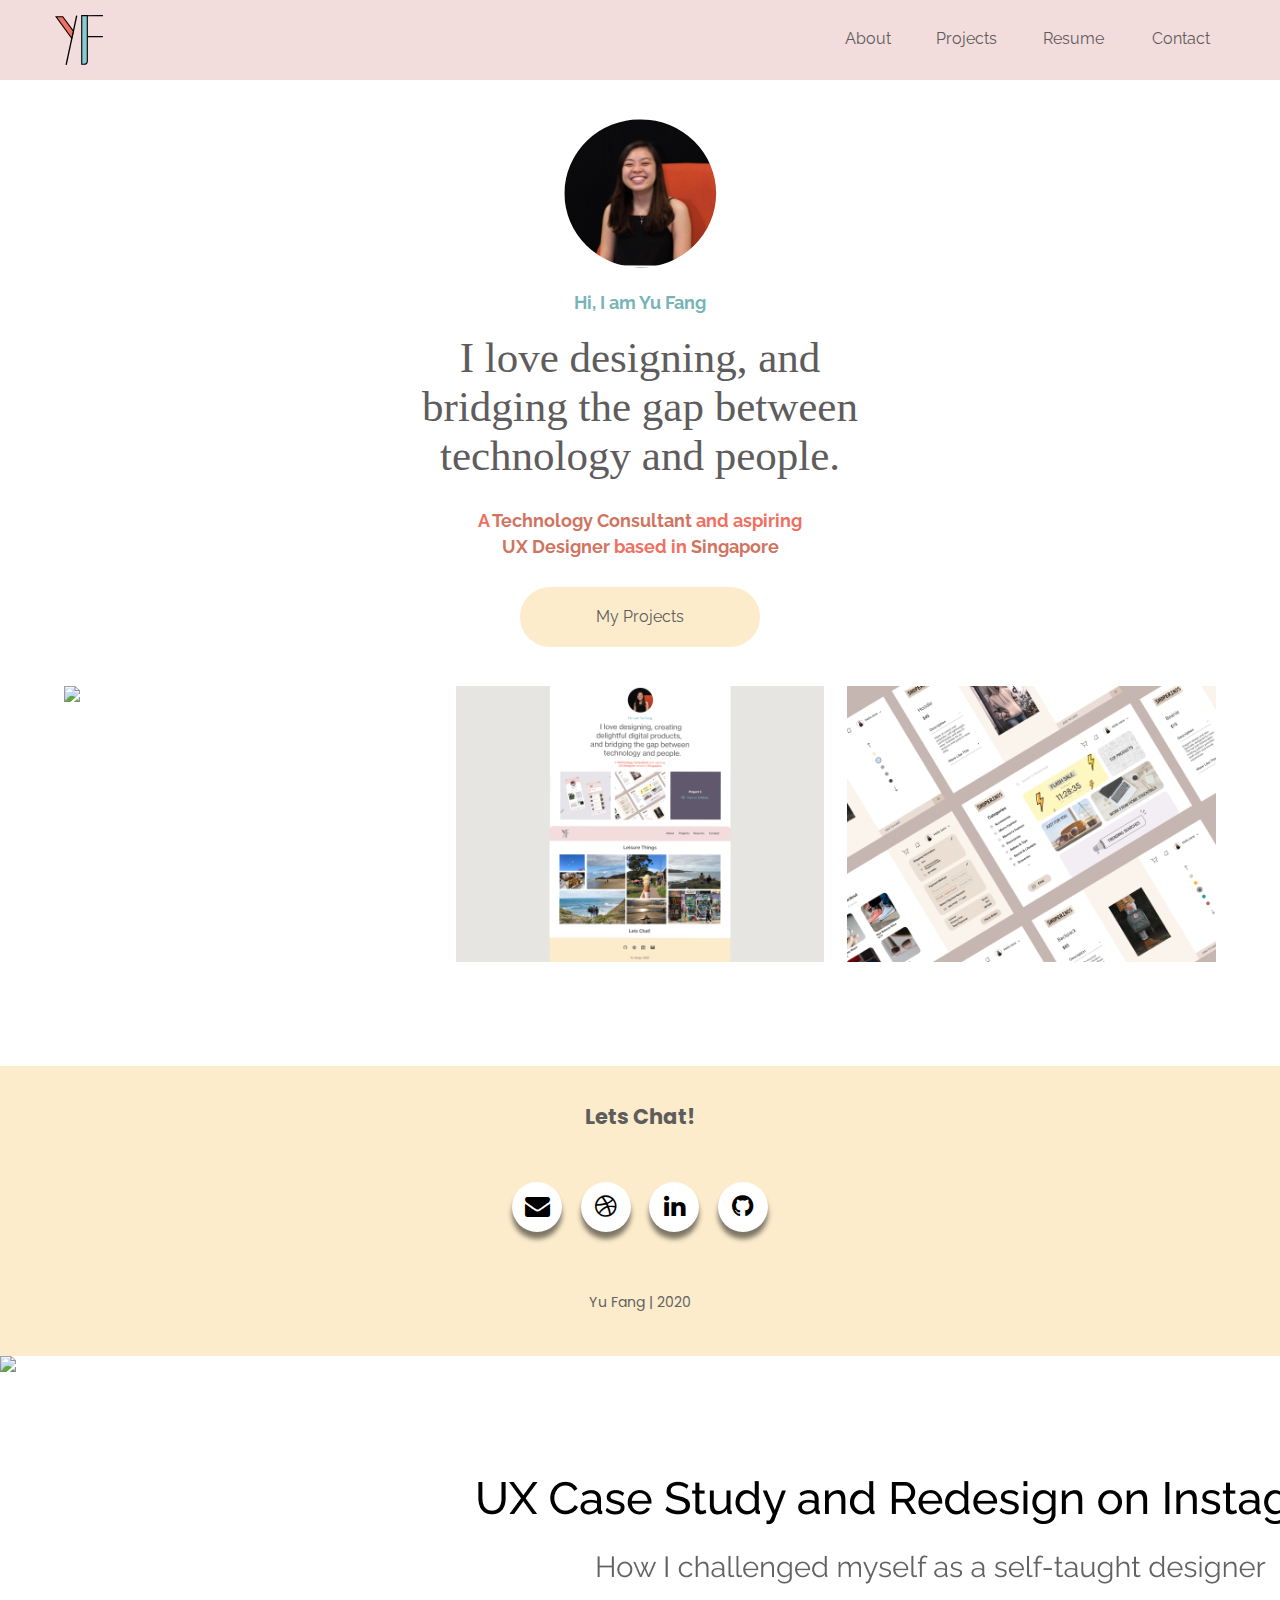
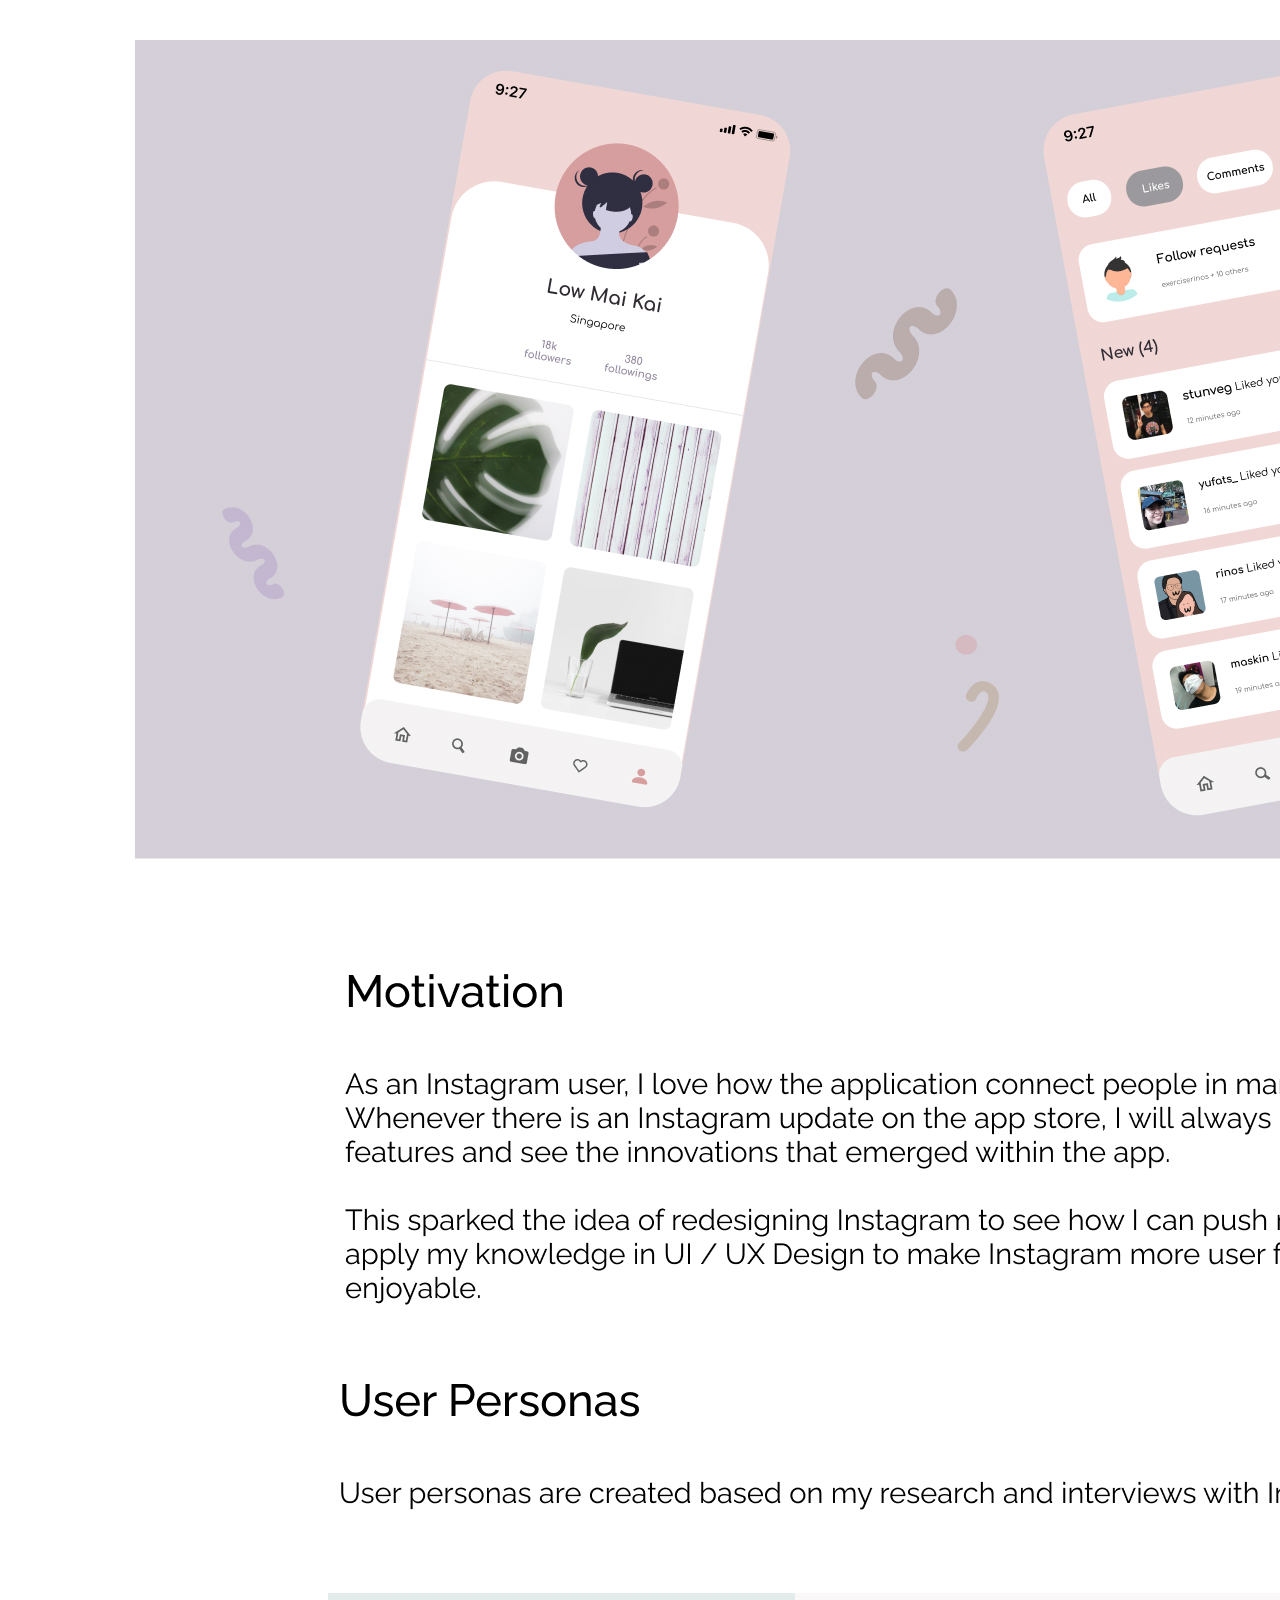
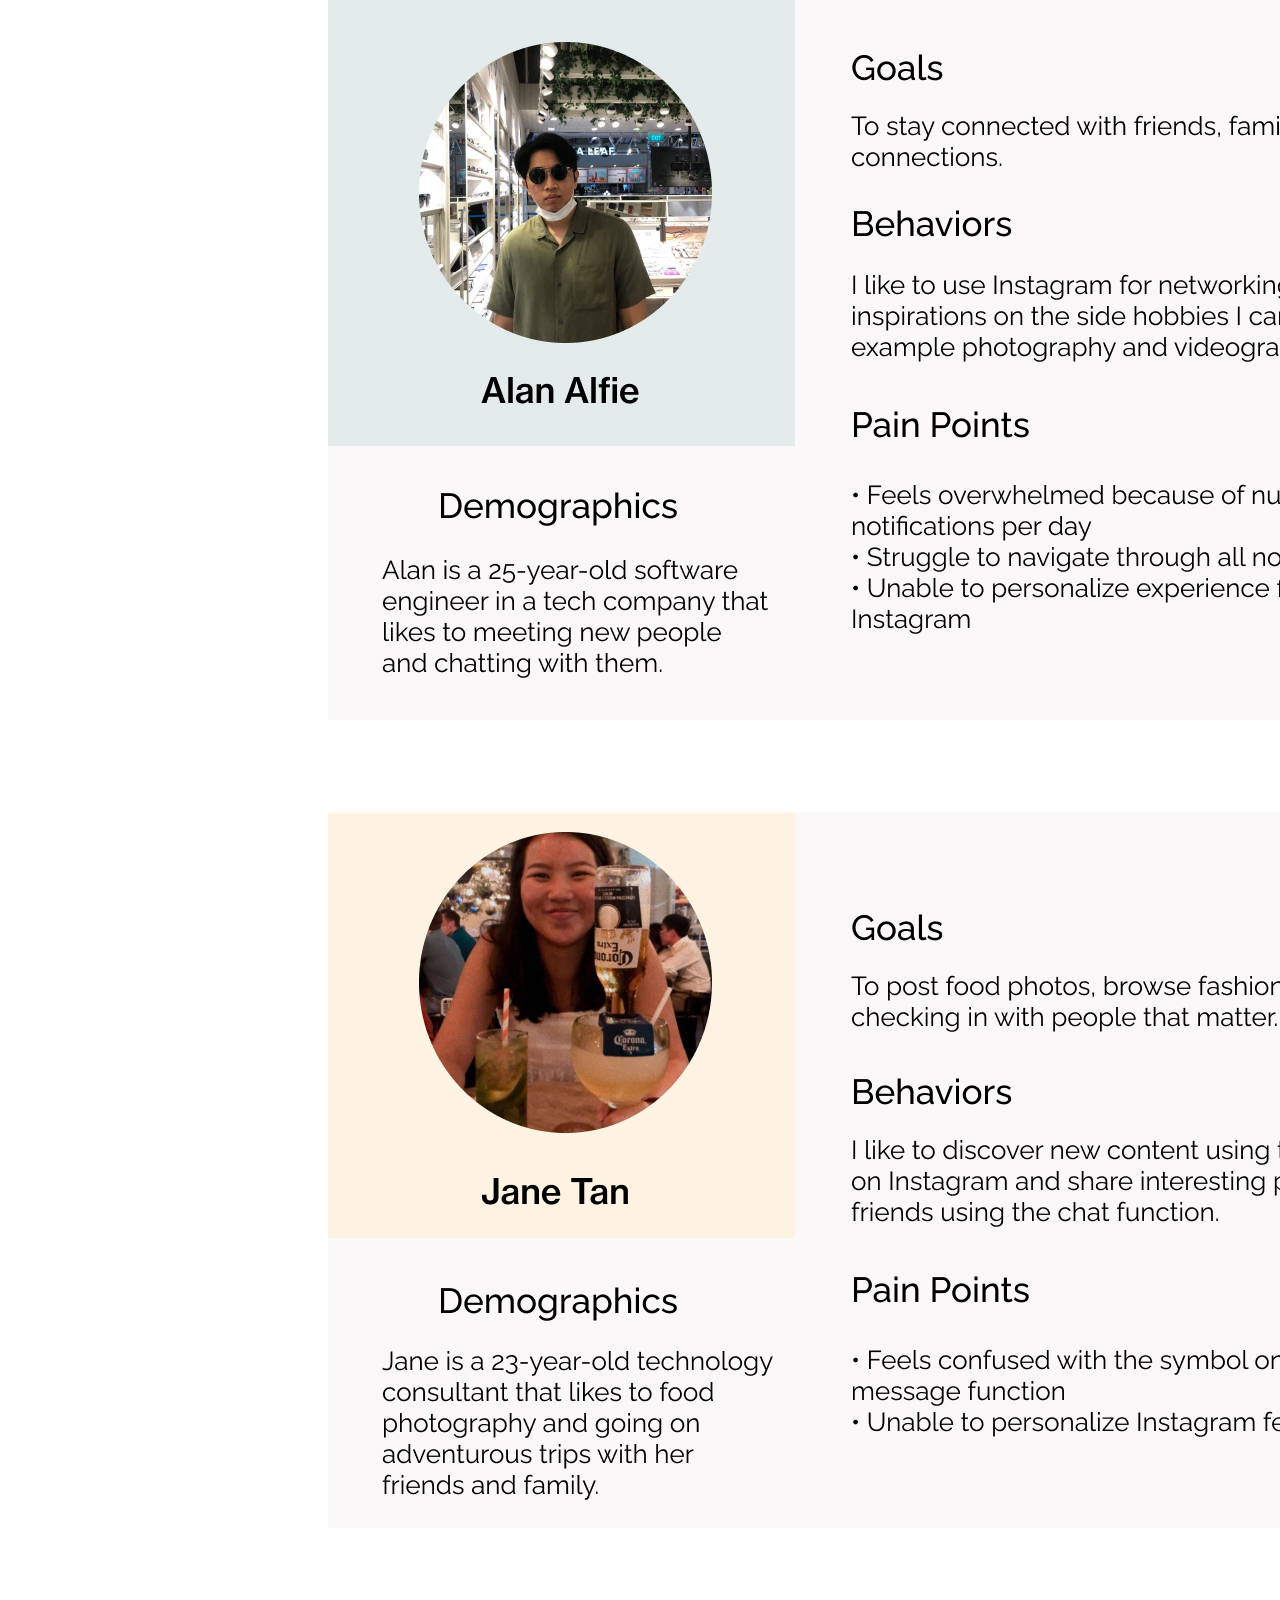
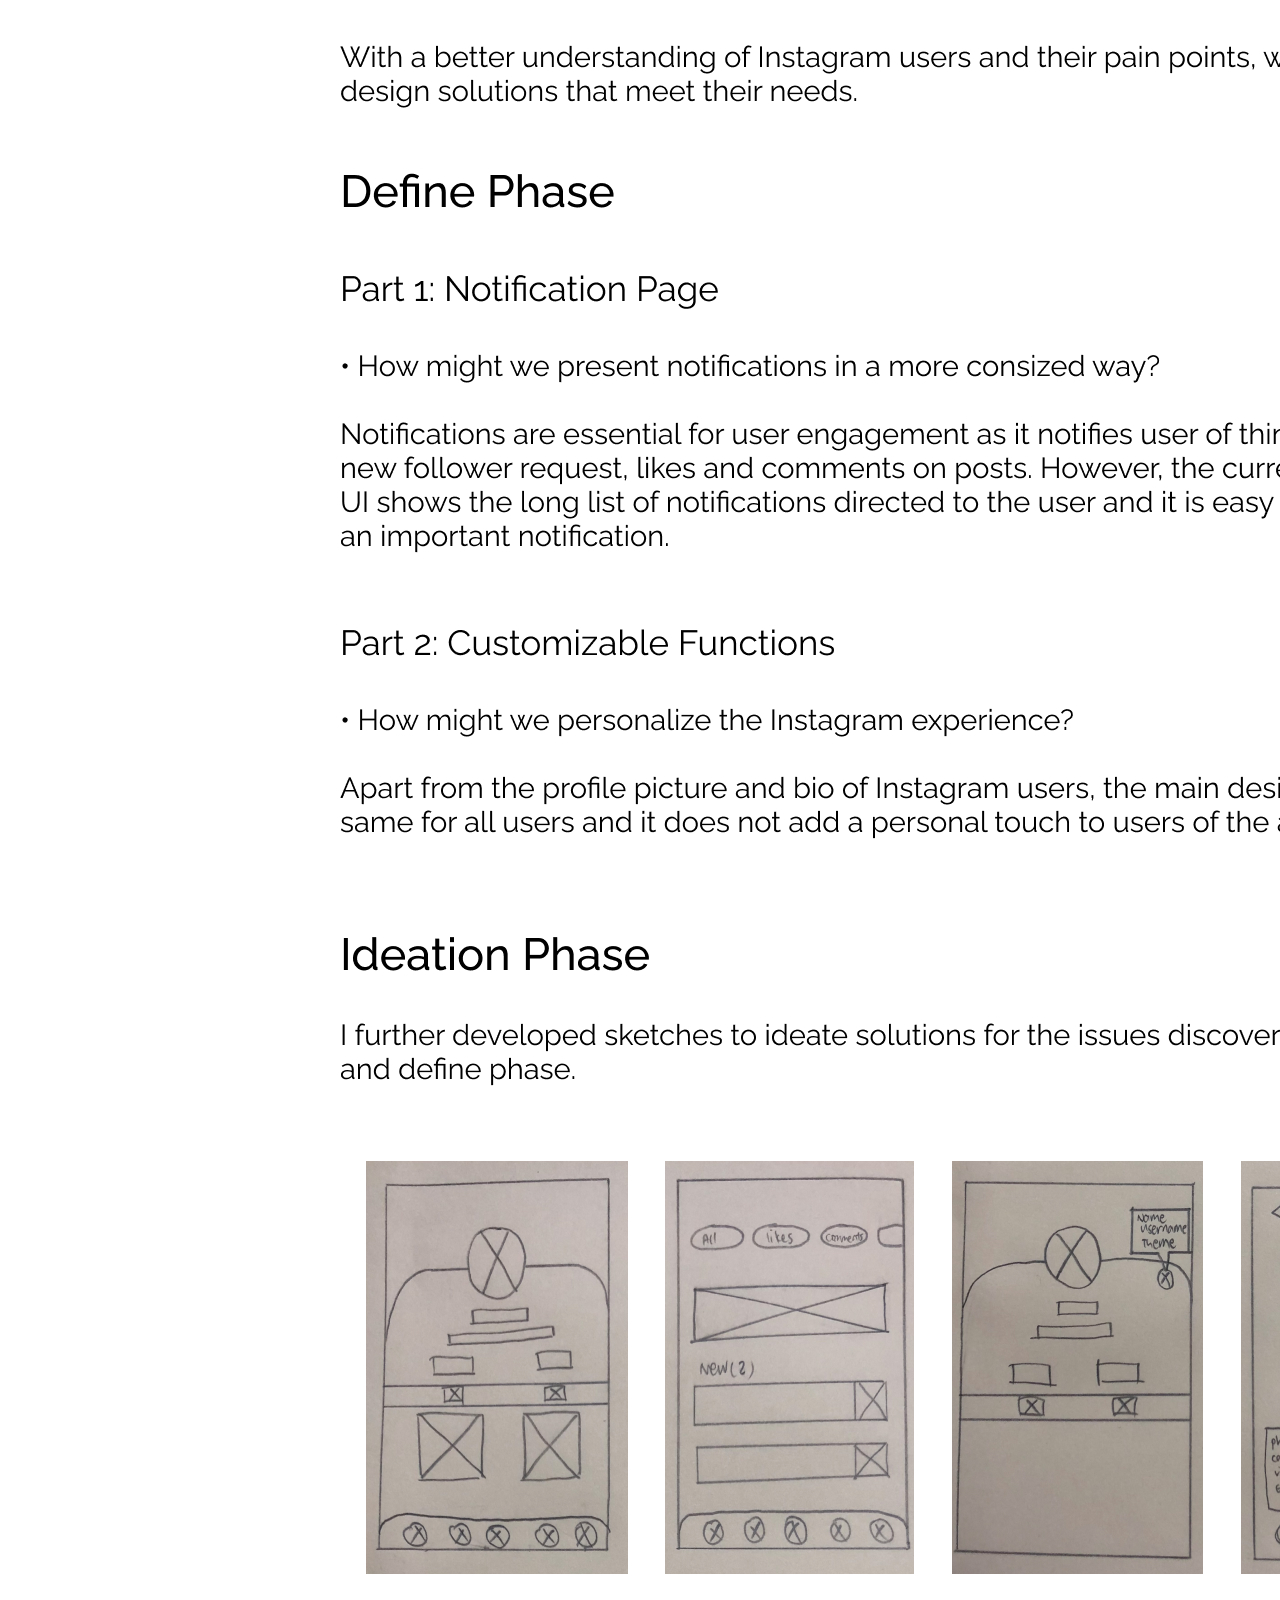
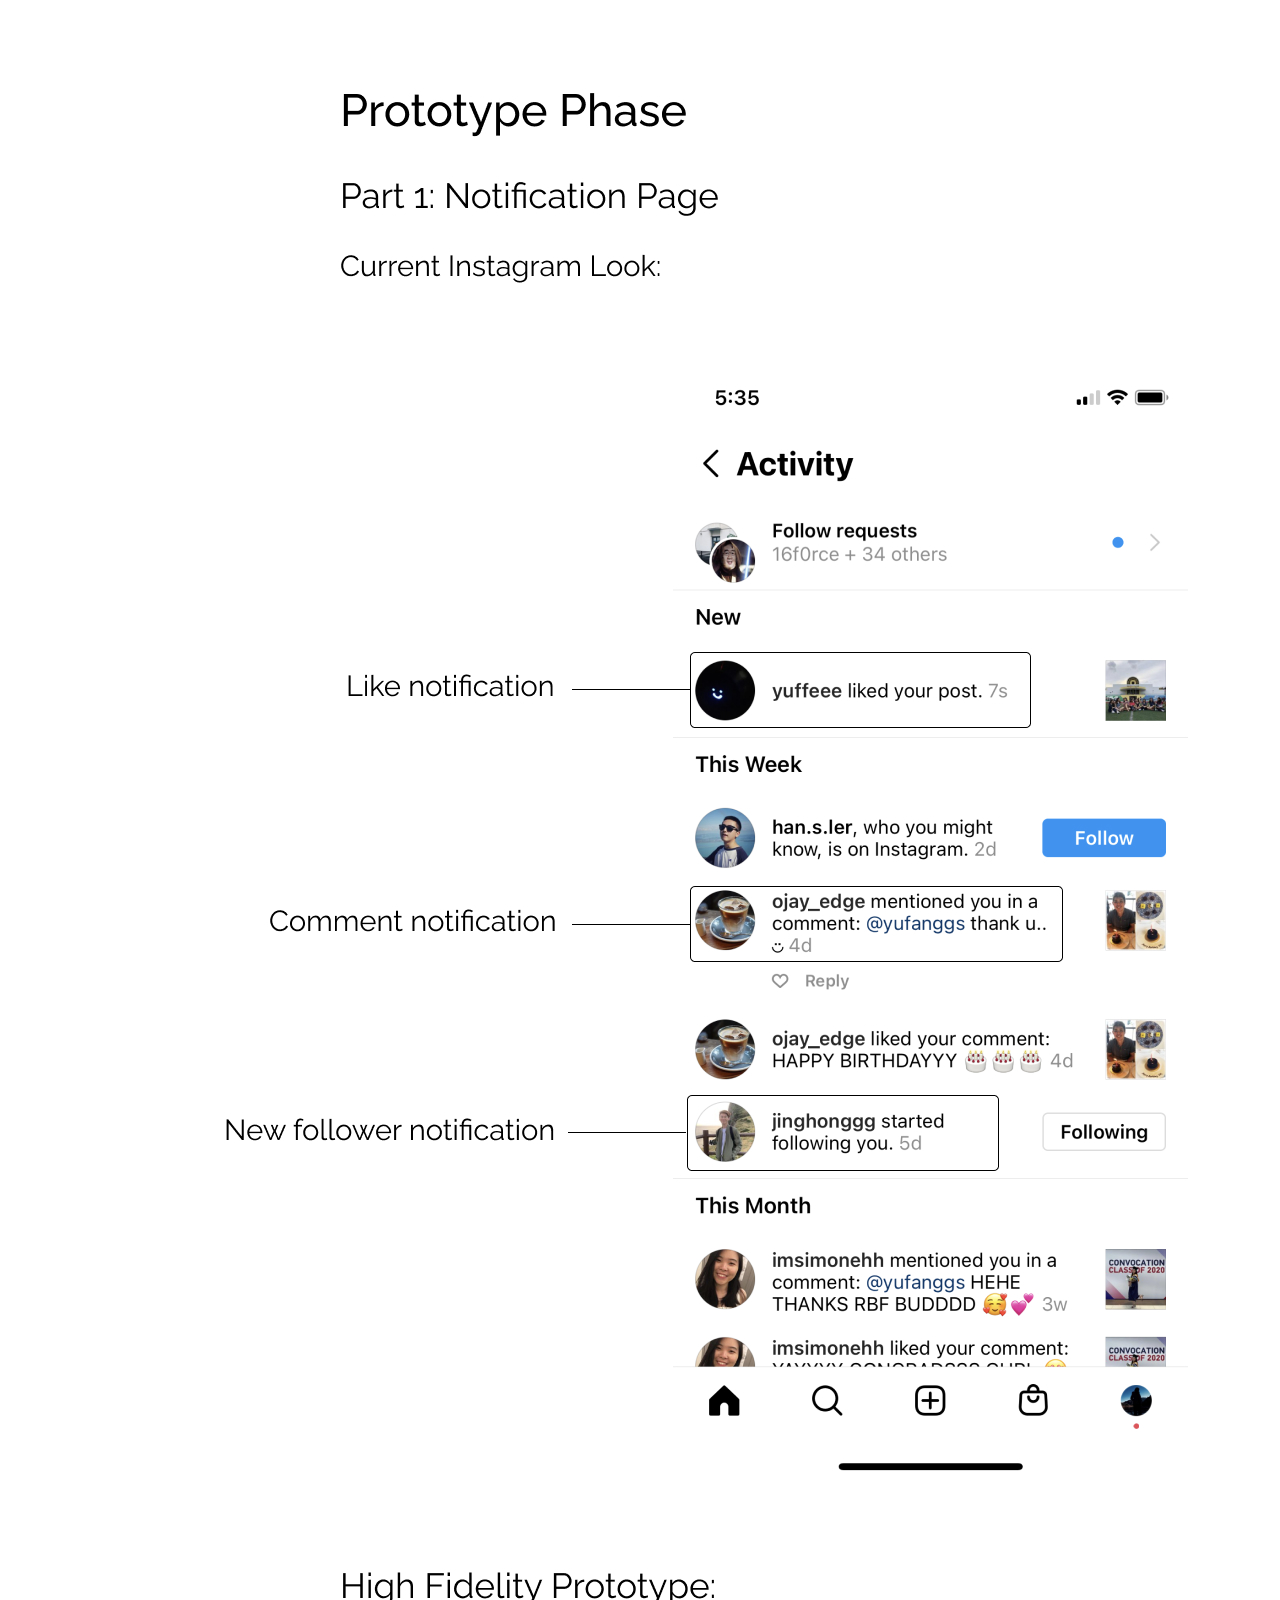
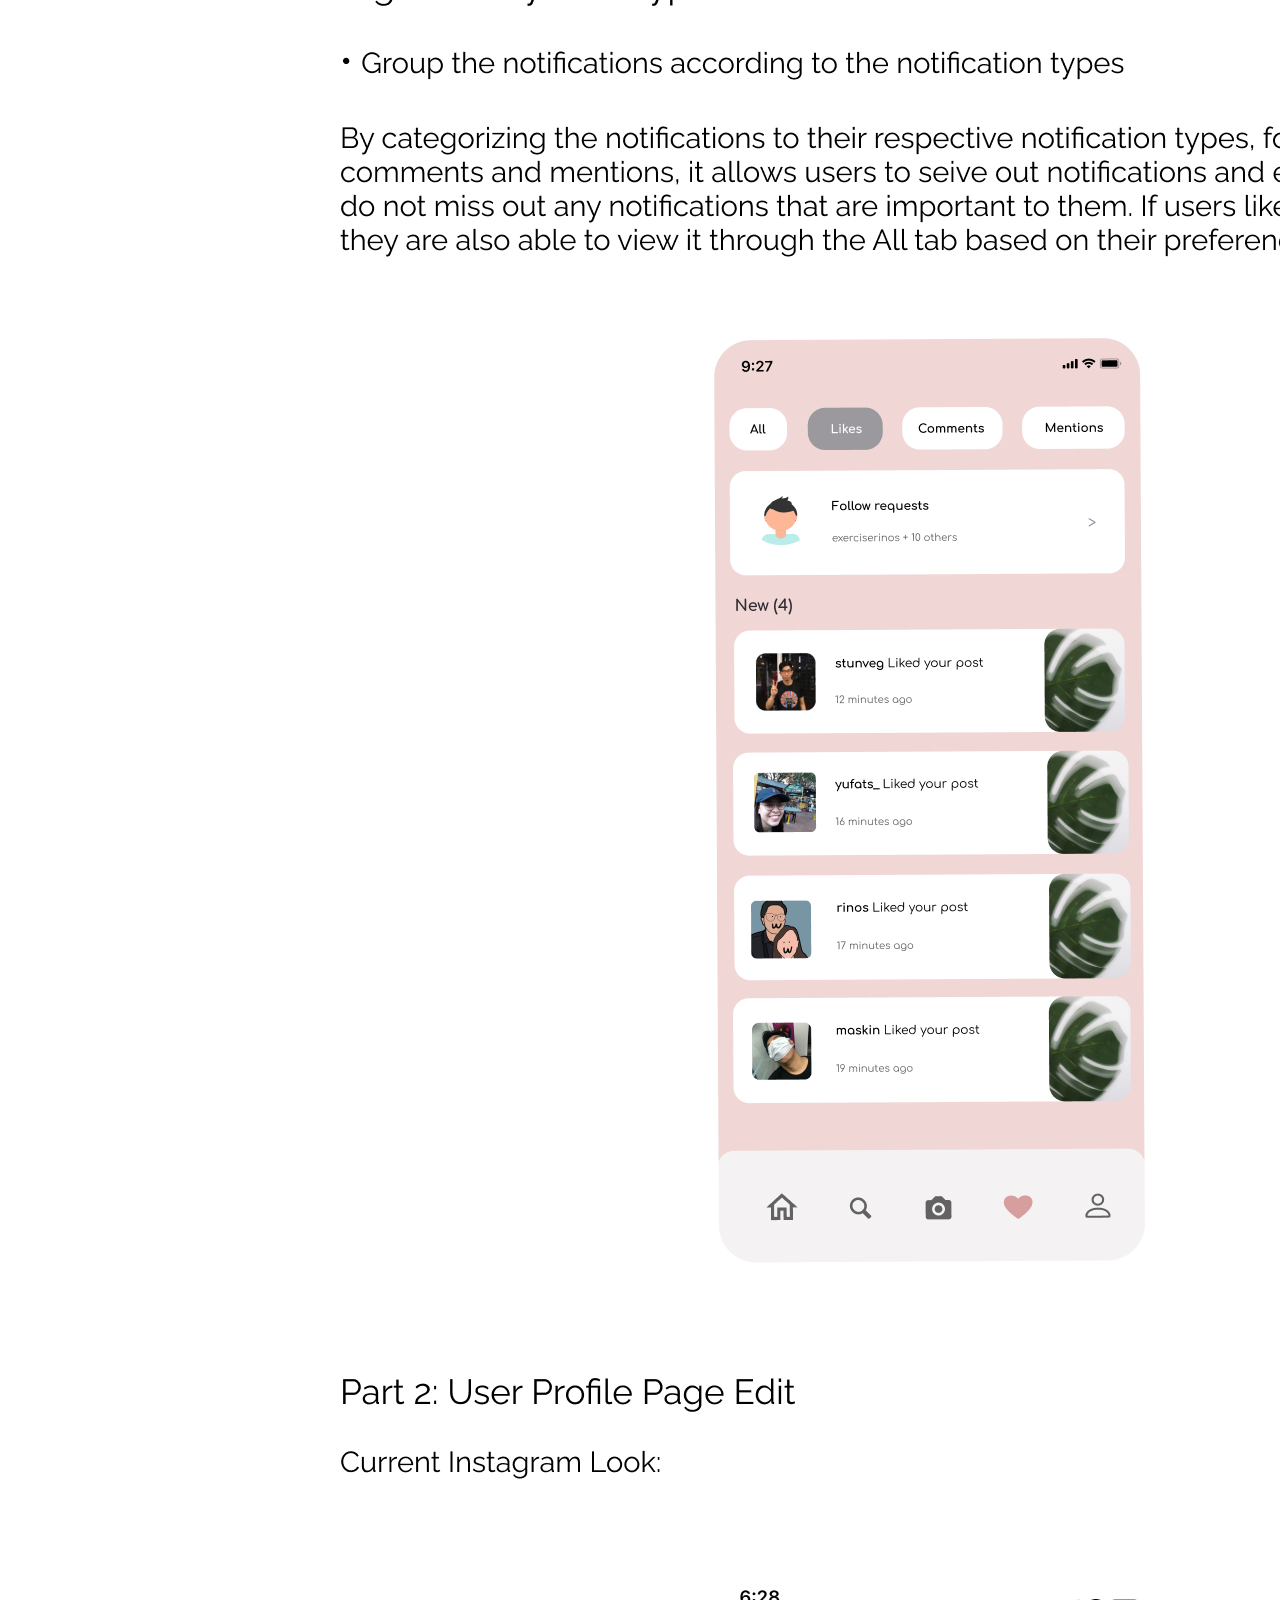
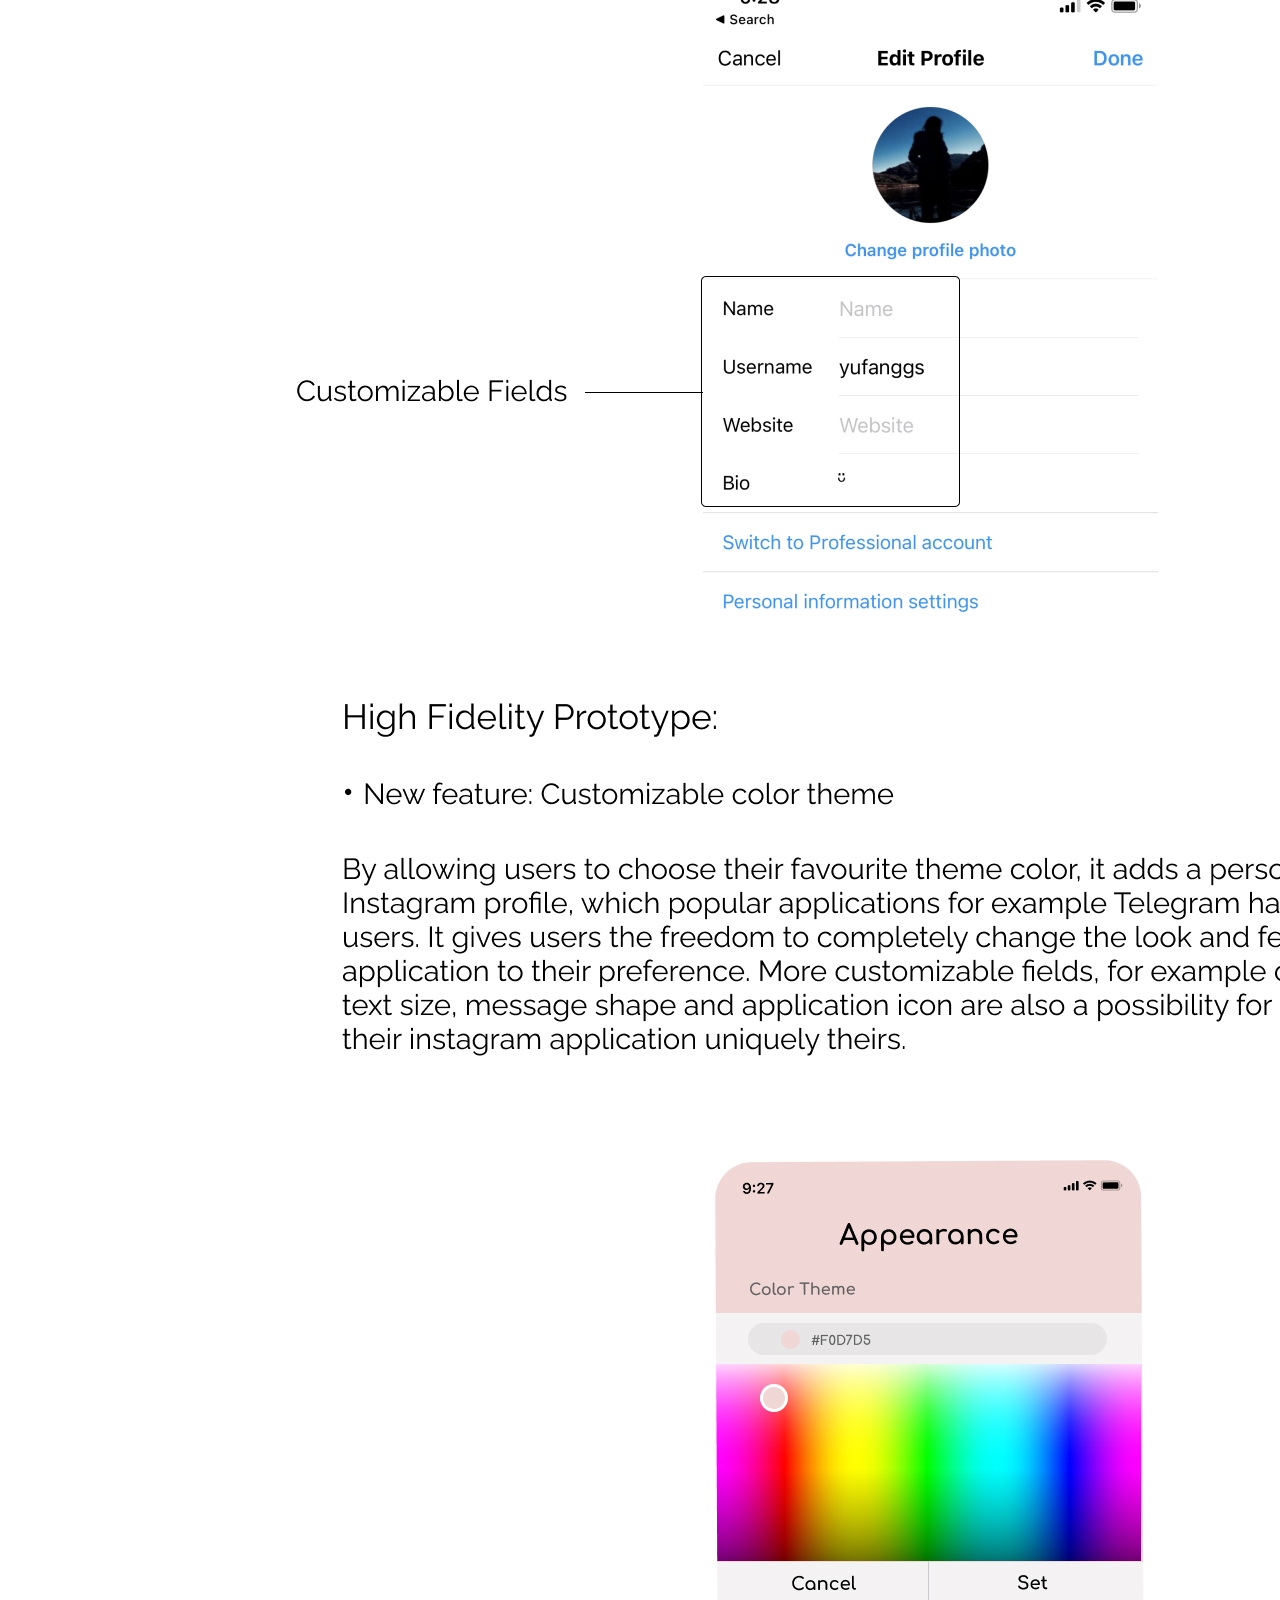
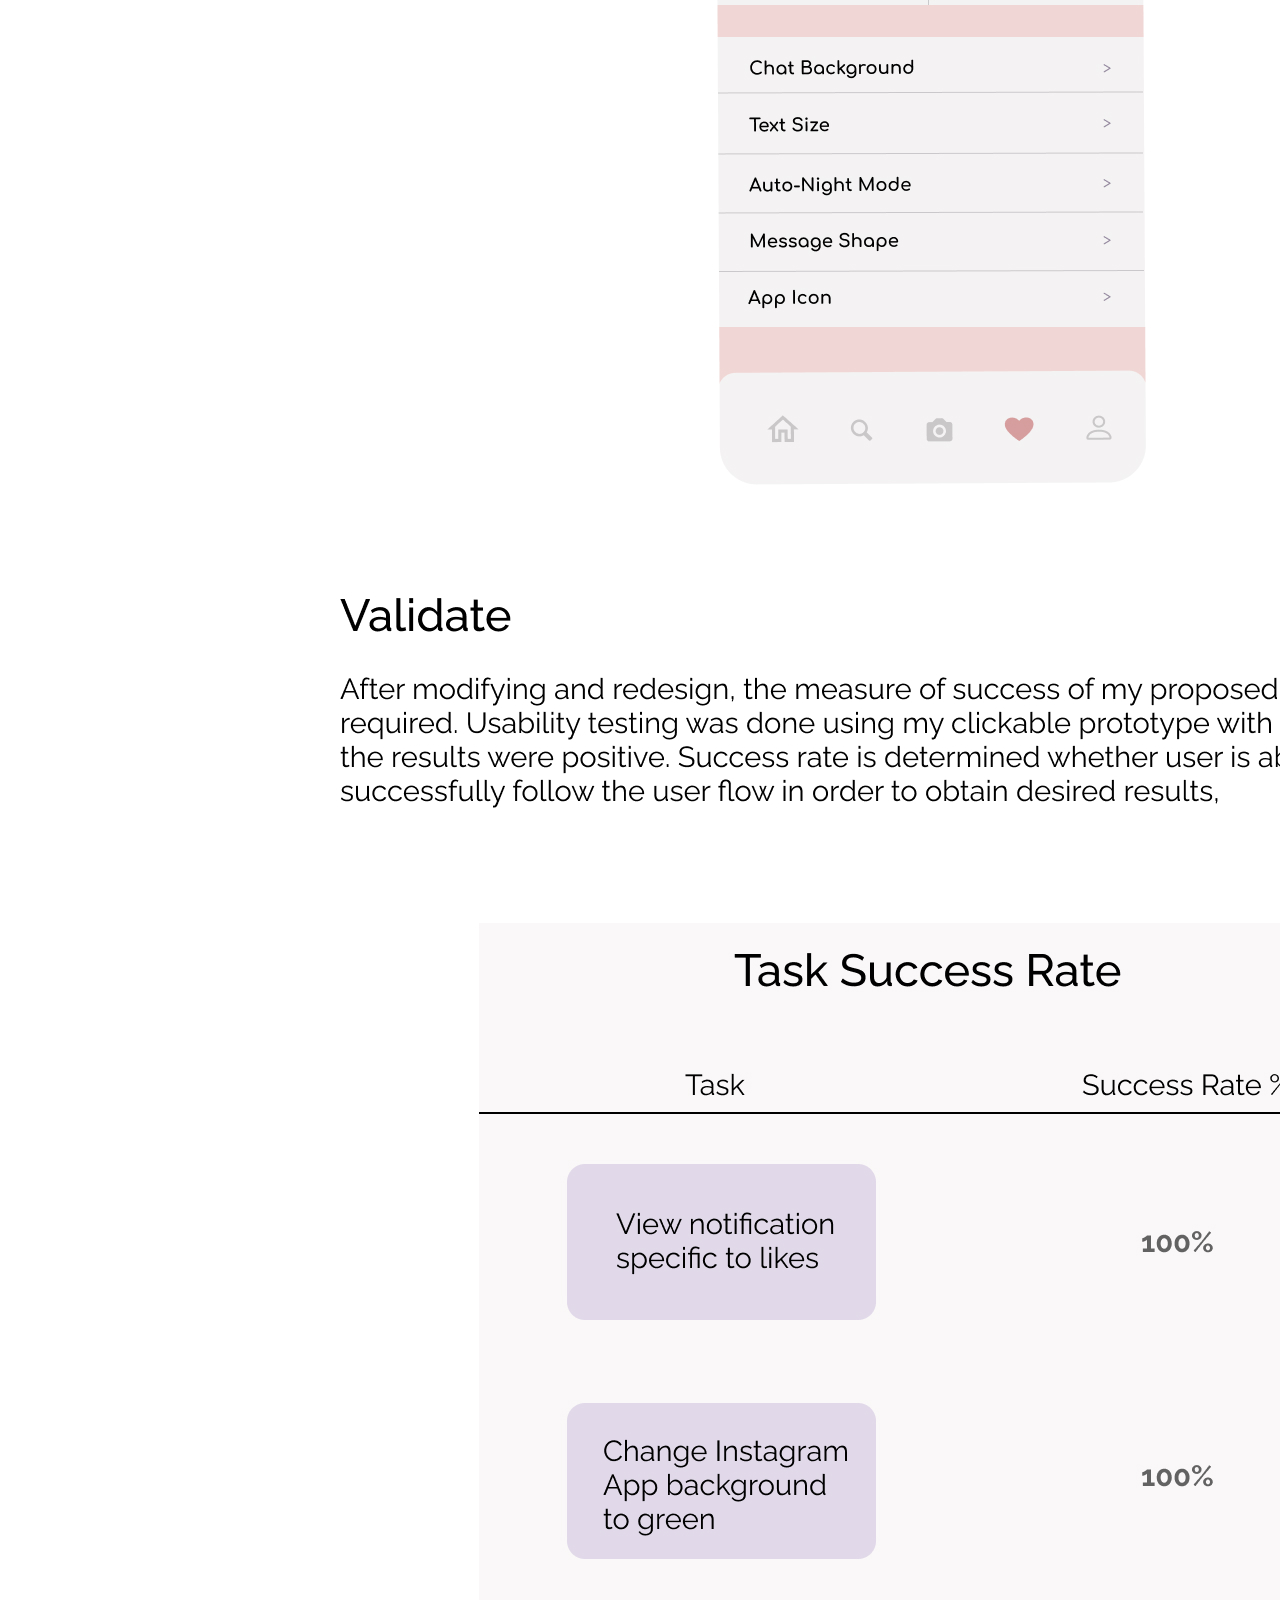
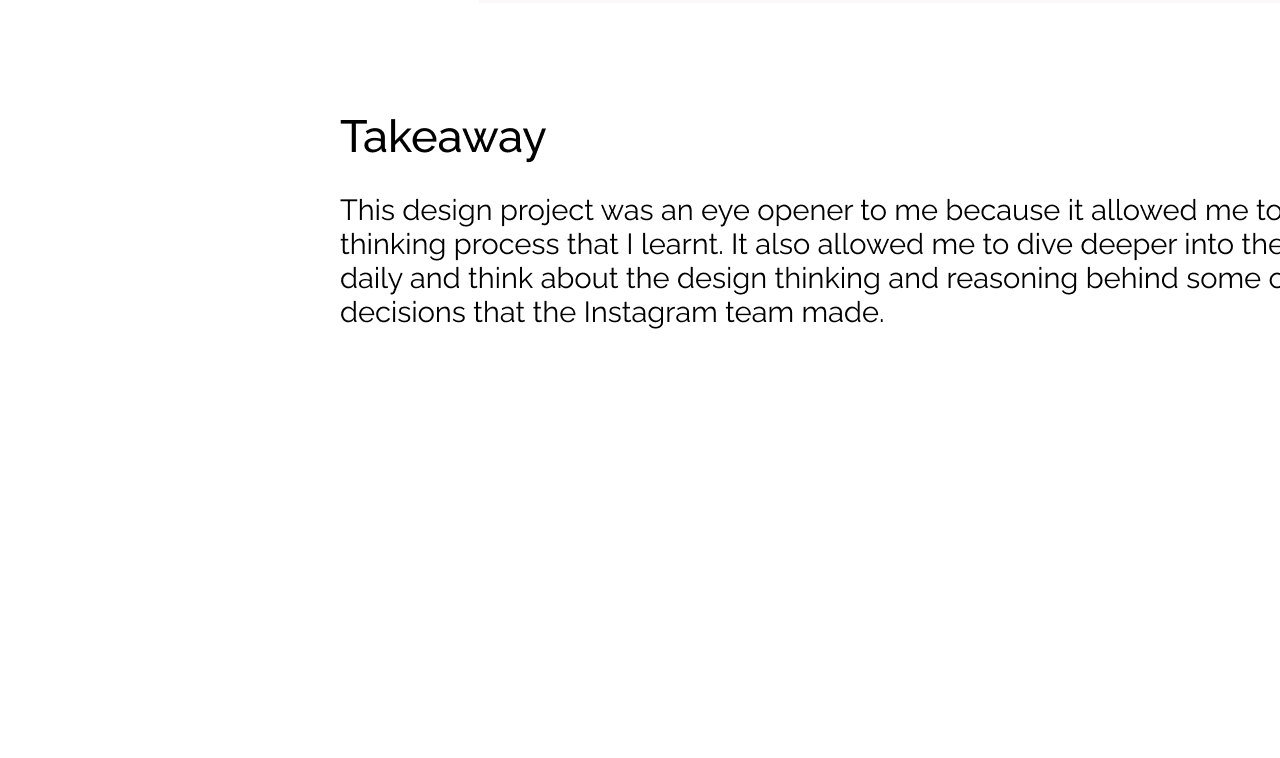
==== index.html @ f0a840a1 "Update index.html" ====
<!DOCTYPE html>
<html lang="en">
<head>
    <title>Yu Fang's Site</title>
    <link rel="stylesheet" href="./styles/style.css">
    <link rel="stylesheet" href="./styles/footer.css">
    <link rel="stylesheet" href="./styles/mobile.css">
    <link rel="icon" href = "./Mylogo.svg">

    <link href='https://fonts.googleapis.com/css?family=Raleway' rel='stylesheet'>
    <link href='https://fonts.googleapis.com/css?family=Poppins' rel='stylesheet'>
    <link href="https://fonts.cdnfonts.com/css/neue-haas-grotesk-text-pro" rel="stylesheet">
    <link rel="stylesheet" href="https://cdnjs.cloudflare.com/ajax/libs/font-awesome/4.7.0/css/font-awesome.min.css">

    <meta name="viewport" content="width=device-width, initial-scale=1.0">
    <title>Document</title>
</head>
<body>
    <div class="Container">
        <div class="row justify-content-md-center responsive-pad"></div>

        <!-- This is the header -->
        <div class="Header" >
            
            <div class="i-block">
                <img src="Mylogo.svg" id="mylogo"> 
            </div>

            <div class="listinheader">
                <div class="block"><a href = "#About_link">About</a></div> 
                <div class="block"><a href = "#Projects_link">Projects</a></div>
                <!-- <div class="block"><a target="_blank" href = "https://www.dropbox.com/s/z8yse6lcpup25vt/Yu%20Fang%27s%20Resume.pdf?dl=0"> Resume</a></div>  -->
                <div class="block"><a target="_blank" href = "./YuFang-Resume.pdf"> Resume</a></div>
                <div class="block"><a href = "#Footer_link">Contact</a></div>
              </div>      
        </div>
                                                                
        <div class="Profile">
            <p id="About_link"></p>
            <div class="photo-container">
                <img src="Myphoto.svg" id="myphoto"> <br>
                <p id = "paragraph1">Hi, I am Yu Fang</p> <br>
                <p class = "big" id="paragraph2">I love designing, and</p> <br>
                <p class = "big" id="paragraph3">bridging the gap between</p> <br>
                <p class = "big" id="paragraph4">technology and people.</p> <br>
                <p id = "paragraph5">A <span style="color:#D07460">Technology Consultant</span> and aspiring</p> <br>
                <p id = "paragraph6"><span style="color:#D07460">UX Designer</span> based in <span style="color:#D07460">Singapore</span></p> <br>
                <!-- to link and direct on click from project word in header -->
                <p id= "Projects_link"></p>
                <div class="project-button"> 
                    <p id="rcorners1">My Projects</p></div>

            </div>


        <div class="project-container">
            
            <div class="photo-block instagram-project" id="instagram-project-1"> 
                <img src="./img/Proj1.jpg">
                <div class="project-description">
                    <p><p1 style="color:#D07460;font-size:12px;">Instagram Redesign</p1> <br> View Project</p> 
                </div>           
            </div>
 

            <!-- <a class="photo-block" target="_blank" href="https://dribbble.com/shots/14455079-Portfolio-Website">    -->
            <div class="photo-block portfolio-project" id="portfolio-project-1">
                <img src="./img/Proj3.jpg">
                <div class="project-description">
                    <p><p1 style="color:#D07460;font-size:12px;">Personal Portfolio Web Design</p1> <br> View Project</p> 
                </div>
            </div>

            <a class="photo-block" target="_blank" href="https://dribbble.com/shots/14443196-E-commerce-Website">
                <img src="./img/Proj2.jpg">
                <div class="project-description">
                    <p> <p1 style="color:#D07460;font-size:12px;">E-commerce Web Design</p1> <br>View on Dribbble</p> 
                </div>
            </a>

        </div>

        <br>

        </div>

        <br>
        <p id="Footer_link"></p>
        <div class="Footer" >
            <p id = "Footertext">Lets Chat!</p><br>

            <div class="social-media-menu"> 
                <a id="mail-icon" target="_blank" href="mailto:neoyufangs@gmail.com"><div><i class="fa fa-envelope"></i></div></a>
                <a id="dribbble-icon" target="_blank" href="https://dribbble.com/yufanggs"><div><i class="fa fa-dribbble"></i></div></a>
                <a id="linkedin-icon" target="_blank" href="https://www.linkedin.com/in/yu-fang-neo-3bb491137/"><div><i class="fa fa-linkedin"></i></div></a>
                <a id="github-icon" target="_blank" href="https://github.com/yufanggs"><div><i class="fa fa-github"></i></div></a>
            </div>

            <p id = "Footertextcopyright">Yu Fang | 2020</p><br>


        </div>

    <!-- The Modal Image (Pop up image) : https://www.w3schools.com/howto/tryit.asp?filename=tryhow_css_modal_img -->

    <div id="modal-1" class="modal">
        <img class="modal-content" id="img01" src="Portfolioproject/Group66.jpg">
    </div>

    <script>

        var portfolioProject1 = document.getElementById("portfolio-project-1");
        var modal1 = document.getElementById("modal-1");
        portfolioProject1.onclick = function(){
          modal1.style.display = "block";
        }
        // When the user anywhere on the modal, closes the modal
        modal1.onclick = function() { 
          modal1.style.display = "none";
        }
    </script>

    <div id="modal-2" class="modal">
        <img class="modal-content" id="img02" src="Portfolioproject/Instaredesign.jpg">
    </div>

    <script>

        var portfolioProject1 = document.getElementById("instagram-project-1");
        var modal2 = document.getElementById("modal-2");
        portfolioProject1.onclick = function(){
            modal2.style.display = "block";
        }
        // When the user anywhere on the modal, closes the modal
        modal2.onclick = function() { 
        modal2.style.display = "none";
        }
    </script>


</body>
</html>
---- styles/style.css ----
* {
    margin: 0;
    padding: 0;
}

.Container {
    background-color: white;
 
}

.Header {
    background-color: #f2DDDC;
    height: 80px;
}

#mylogo {
    height: 50px;
    margin-top: 15px;
    margin-left: 55px;

}

.photo-container{
    width: 60%;
    margin: auto;
    text-align: center;

}


#myphoto {
    height: 150px;
    padding-top: 5%;

}


.project-container{
    margin-left: 5%;
    margin-right: 5%;
    margin-top: 3%;
    display: flex;
    justify-content: space-between;

}

.photo-block {
    width: 32%;
    position: relative;

}


.photo-block img{
    width: 100%;

}

.project-description {
    position: absolute;
    top: 0;
    bottom: 0;
    left: 0;
    right: 0;
    align-items: center;
    justify-content: center;
    display: flex;
    visibility: hidden;
    /* transition: opacity 0.2s, visibility 0.2s; */
}

.photo-block:hover .project-description{
    visibility: visible;
    
}

.photo-block:hover img{
    opacity: 0.5;
    
}


.photo-block p {
    /* transform: translateY(1); */
    /* transition: 0.2s; */
    font-family: Poppins;
    font-size: 22px;
    font-weight: bold;
    color: black;
    text-decoration: none;
}

.photo-block:hover p{
    transform: translate(0px);
    
}


.listinheader a {
    text-decoration: none;
}


a:hover {color: #EC576B;}
a { color: #5E5C5C; text-decoration: none;}



/* Make components align horizontally */
.i-block {
    display: inline-block;
}


.listinheader {
    width: 100%;
    margin-top: -40px;
    margin-left: -70px;
    text-align: right;
}

.block {
    width: 8%;
    display: inline-block;
    font-family: Raleway;


}


#paragraph1 {
    color: #78B4B6;
    font-family: Raleway;
    display:inline-block;
    font-size: 18px;
    font-weight: bold;
    margin-top: 20px;
}

.big {
    color: #5E5C5C;
    font-family: Neue Haas Grotesk Text Pro;
    display:inline-block;
    font-size: 43px;
    font-weight: 500;
}

#paragraph2 {
    margin-top: 20px;
}

#paragraph5 {
    color: #F16F60;
    font-family: Raleway;
    display:inline-block;
    font-size: 18px;
    font-weight: bold;
    margin-top: 30px;
}

#paragraph6 {
    color: #F16F60;
    font-family: Raleway;
    display:inline-block;
    font-size: 18px;
    font-weight: bold;
    margin-top: 5px;
}


.project-button {
    color: #5E5C5C;
    border-radius: 35px;
    background: #FCECCB;
    font-family: Raleway;
    padding: 20px; 
    width: 200px;
    height: 20px; 
    margin: auto;
    margin-top: 30px;
  }




.leisure-button {
    color: #5E5C5C;
    border-radius: 35px;
    background: #FCECCB;
    font-family: Raleway;
    padding: 20px; 
    width: 200px;
    height: 20px; 
    margin: auto;
    margin-top: 30px;
    text-align: center;

}

  
#mail-icon:hover {
    background-color: #55acee;
}

#dribbble-icon:hover {
    background-color: #ea4c89;
}

#linkedin-icon:hover {
    background-color: #0E76A8;
}

#github-icon:hover {
    background-color: #333333;
}
---- styles/footer.css ----
/*  Start of footer */
.Footer {
    margin-top: 5%;
    background-color: #FCECCB;
    height: 290px;
    text-align: center;
}

#Footertext{
    color: #5E5C5C;
    font-family: Poppins;
    display:inline-block;
    font-size: 21px;
    font-weight: bold;
    margin-top: 35px;
}

#Footertextcopyright{
    color: #626262;
    font-family: Poppins;
    display:inline-block;
    font-size: 14px;
    font-weight: normal;
    margin-top: 60px;

}

.social-media-menu {
    margin-top: 50px;
    margin-left: 40%;
    margin-right: 40%;

    /* Always use this to center divs within div */
    display: flex;
    justify-content: space-between;
}

.social-media-menu .fa {
    color: #000000;
    font-size: 25px;

    /* To center vertical */
    line-height: 50px; 
    transition: .5s;
}
.social-media-menu .fa:hover {
    color: #ffffff;
}
.social-media-menu a {
    display: inline-block;
    width: 50px;
    height: 50px;
    border-radius: 50%;
    background-color: white;

    /* Design */
    transition: 0.5s;
    transform: translate(0,0px);
    box-shadow: 0px 7px 5px rgba(0, 0, 0, 0.5);
}
  
.social-media-menu a:hover {
    transform: rotate(0deg) skew(0deg) translate(0, -10px);
}

/*  End of footer */
---- styles/mobile.css ----
@media screen and (max-width: 900px) {

	.social-media-menu {
		margin-left: 30%;
		margin-right: 30%;
	}

}

/* If the screen size is 600px wide or less, set the font-size of <div> to 30px */
@media screen and (max-width: 600px) {
	.listinheader a {
		font-size: 13px;
	}

	/* Listinheader block (top right) */
	.block {
		width: 15%;
	}


	#mylogo {
		margin-left: 30%;
	
	}


	#myphoto {
    	height: 120px;
    	padding-top: 14%;

	}

	.listinheader {
		margin-top: -40px;
		margin-left: -20px;
		text-align: right;
	}


	.social-media-menu {
		margin-left: 20%;
		margin-right: 20%;
	}

	.project-container {
		margin-top: 7%;
	}

	.project-button {
    	color: #5E5C5C;
    	border-radius: 35px;
    	background: #FCECCB;
    	font-family: Raleway;
    	padding: 20px; 
    	width: 100px;
    	height: 3px; 
    	margin: auto;
    	margin-top: 25px;
	}
	
	.leisure-button {
		color: #5E5C5C;
		border-radius: 35px;
		background: #FCECCB;
		font-family: Raleway;
		padding: 20px; 
		width: 100px;
		height: 3px; 
		margin: auto;
		text-align: center;
	
	}

	#rcorners1 {
		margin-top: -6px;
		font-size: 13px;

	}

	#rcorners2 {
		margin-top: -6px;
		font-size: 13px;

	}

	.photo-block p {
		font-size: 10px;
	}


	#paragraph1 {
		color: #78B4B6;
		font-family: Raleway;
		display:inline-block;
		font-size: 15px;
		font-weight: bold;
		margin-top: 20px;
	}

	.big {
    color: #5E5C5C;
    font-family: Neue Haas Grotesk Text Pro;
    display:inline-block;
    font-size: 19px;
	font-weight: 500;
	
	}

	#paragraph5 {
		color: #F16F60;
		font-family: Raleway;
		display:inline-block;
		font-size: 10px;
		font-weight: bold;
		margin-top: 20px;
	}

	#paragraph6 {
		color: #F16F60;
		font-family: Raleway;
		display:inline-block;
		font-size: 10px;
		font-weight: bold;
		margin-top: 5px;
	}

	#Footertext{
		color: #5E5C5C;
		font-family: Poppins;
		display:inline-block;
		font-size: 20px;
		font-weight: bold;
		margin-top: 35px;
	}

	.online_view {
		margin-top: 40px;
		padding: 5px 10px;
		background-color: transparent;
		color: #C0392B;
		outline:none;
		font-size: 60%;
	  }



}
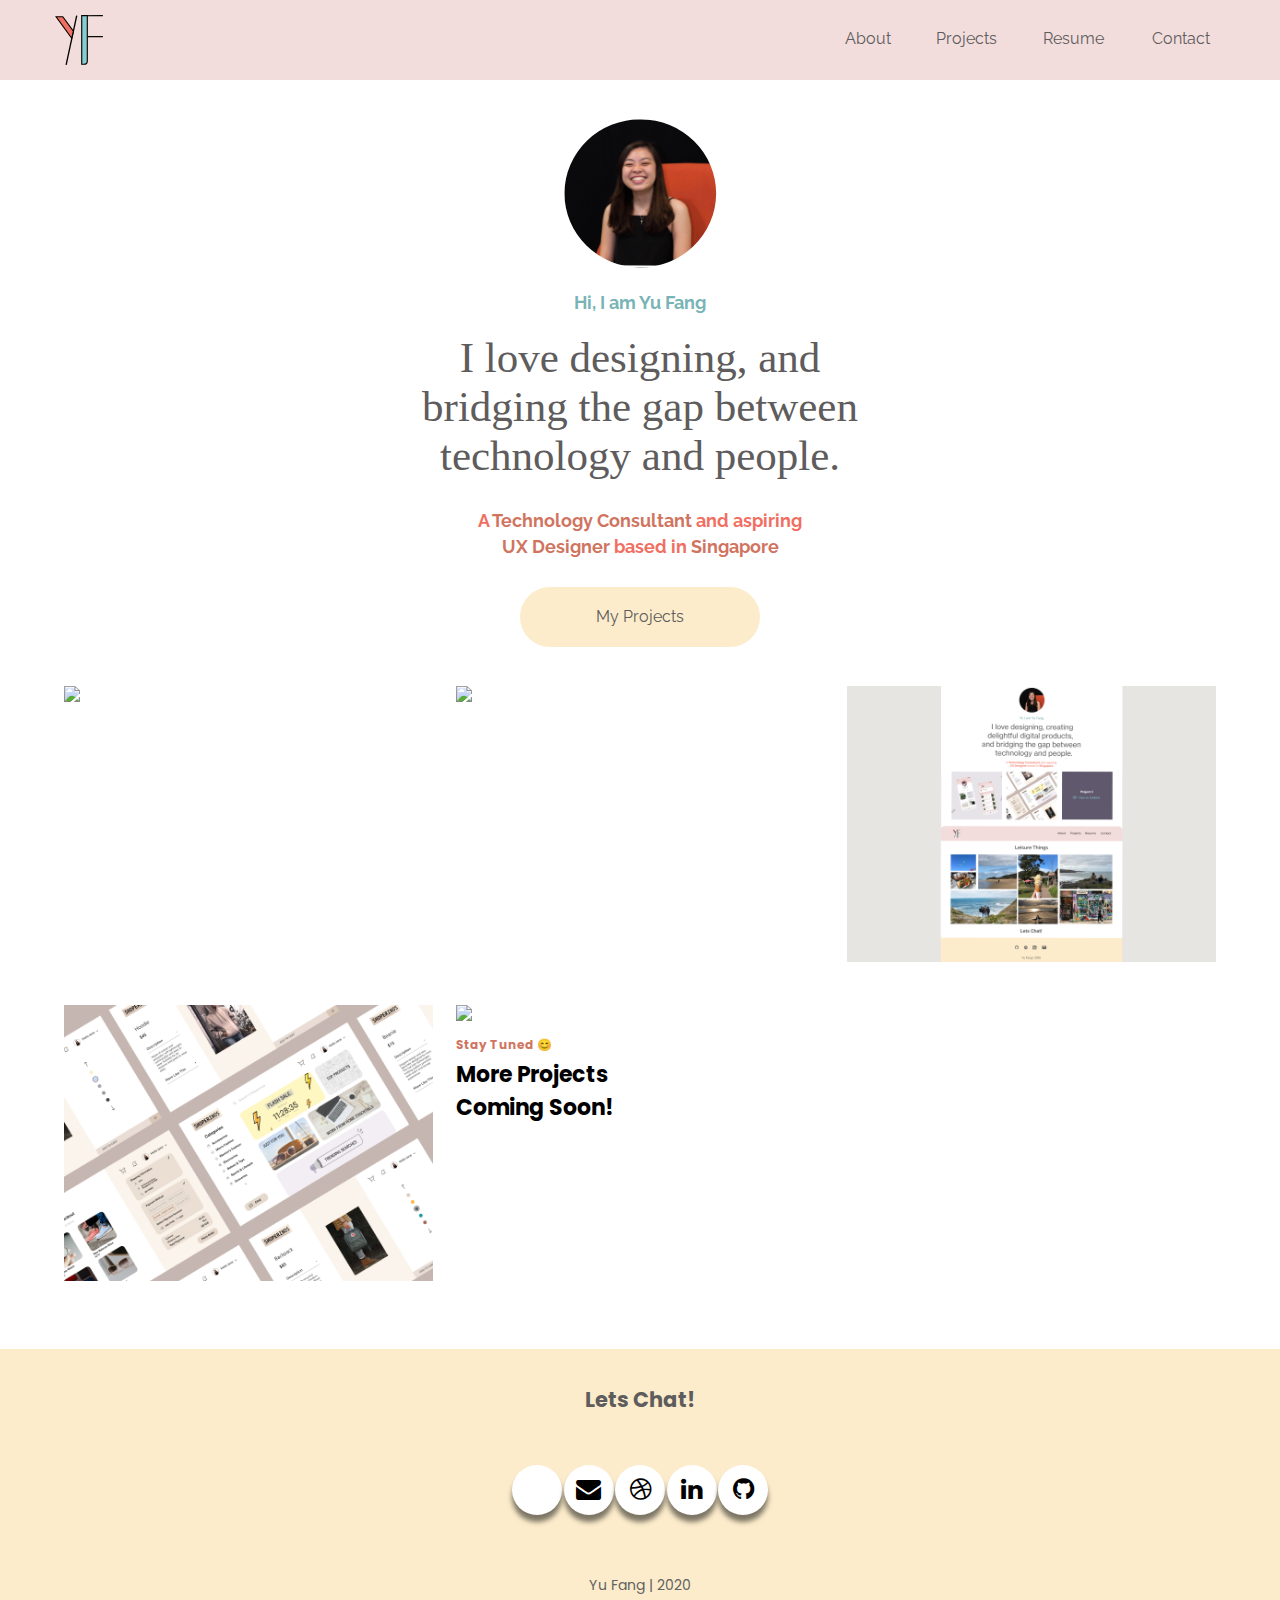
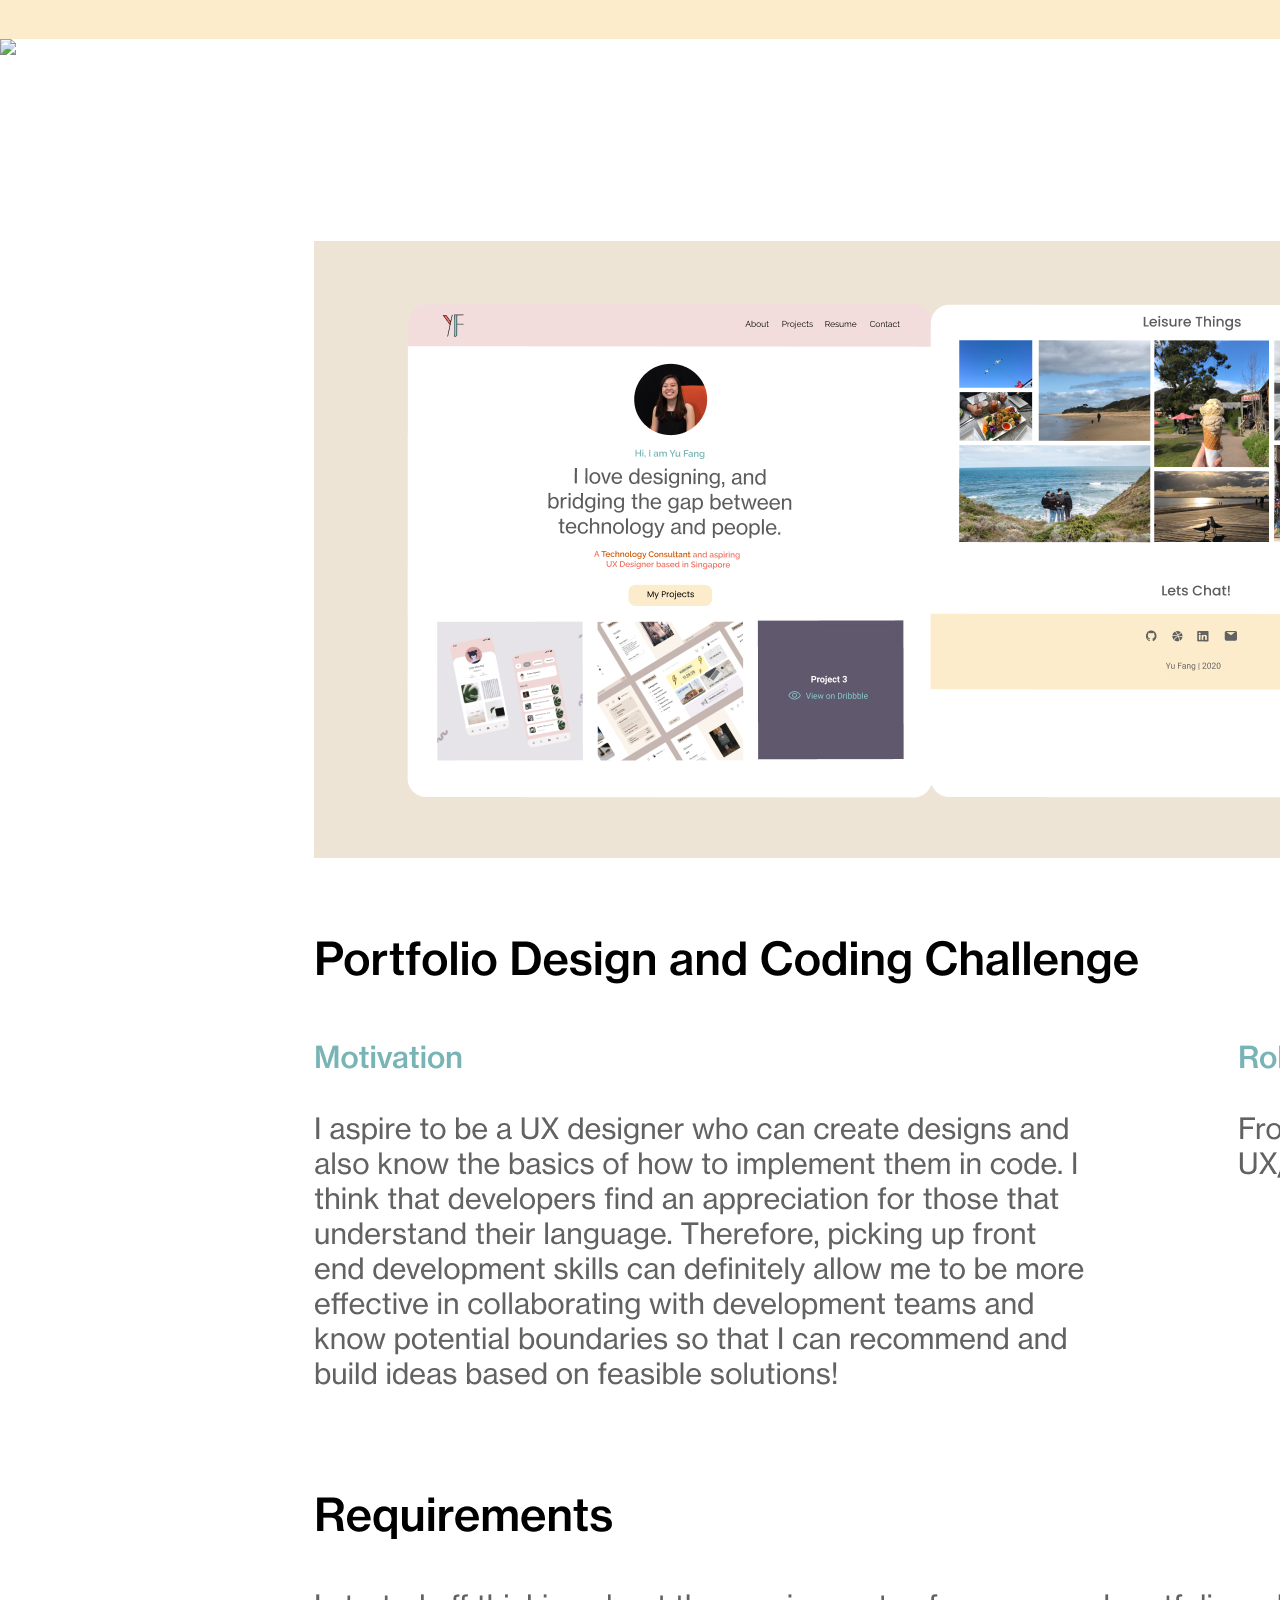
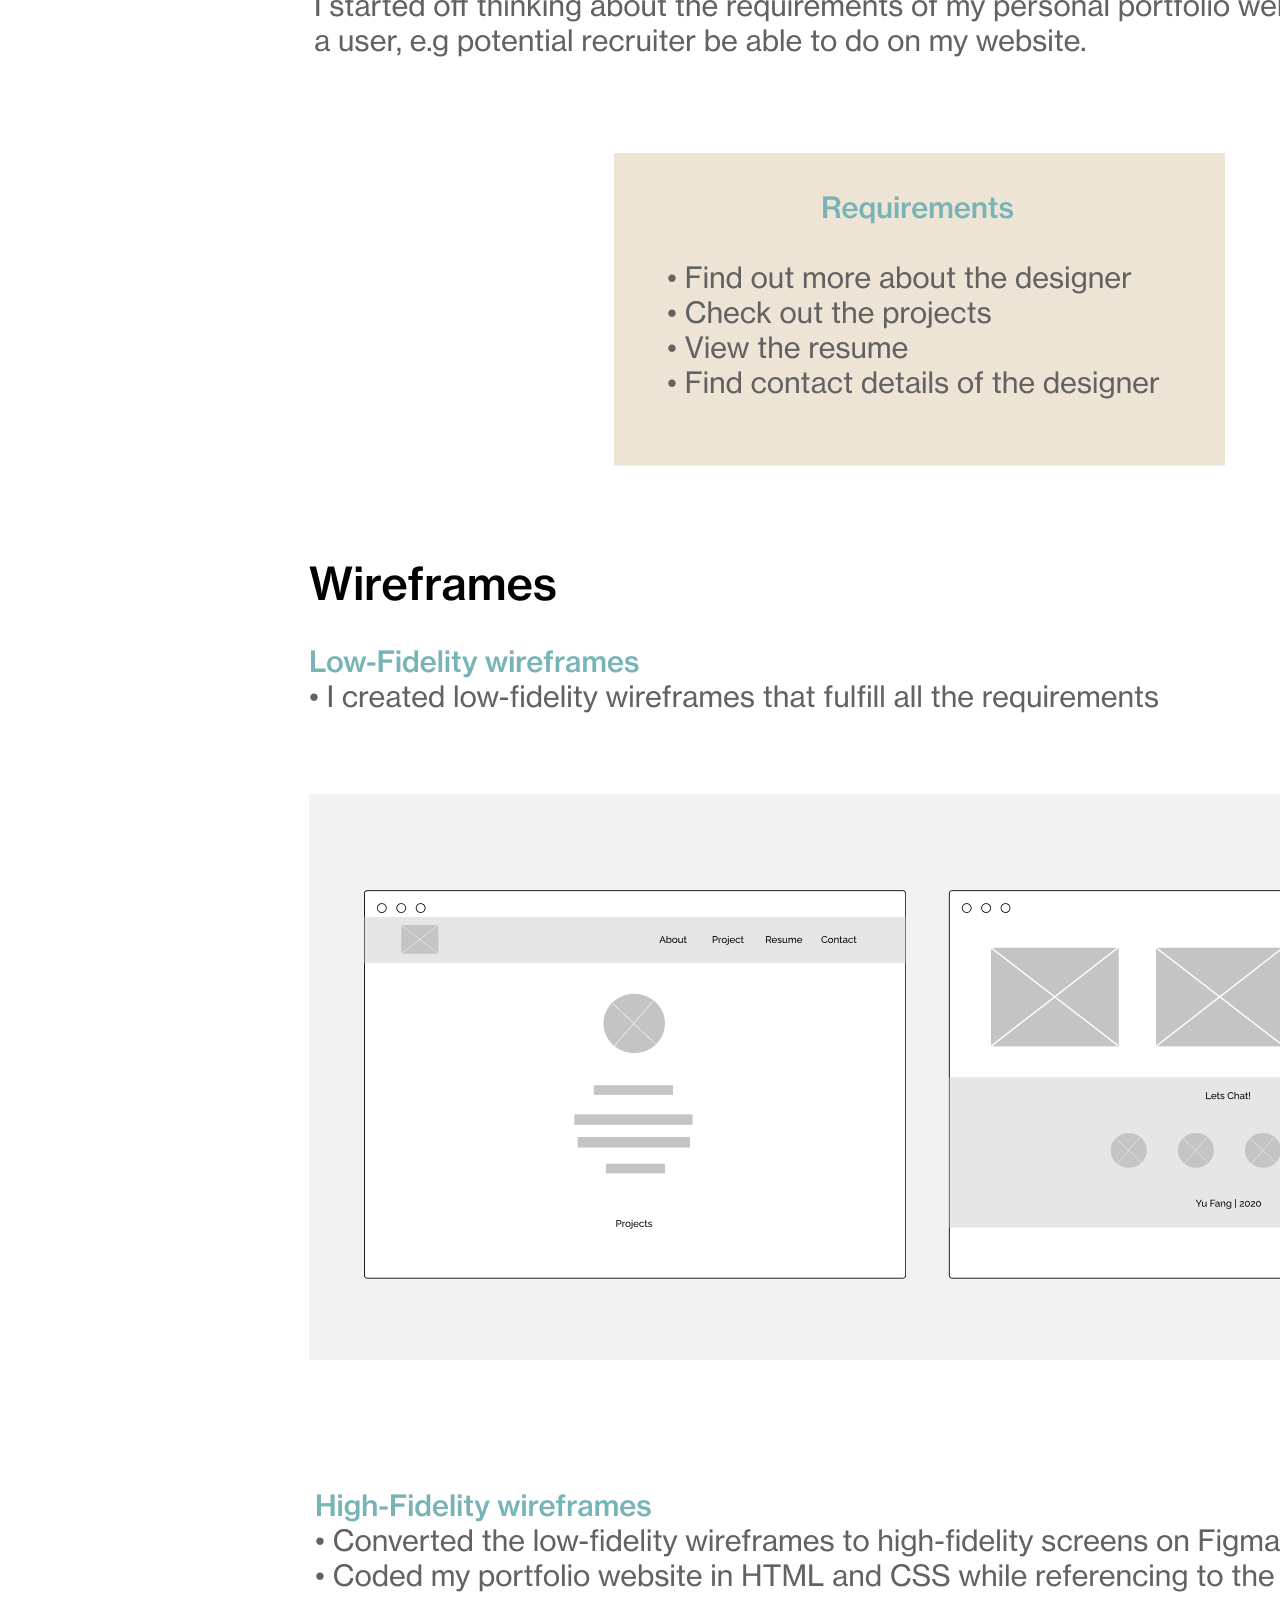
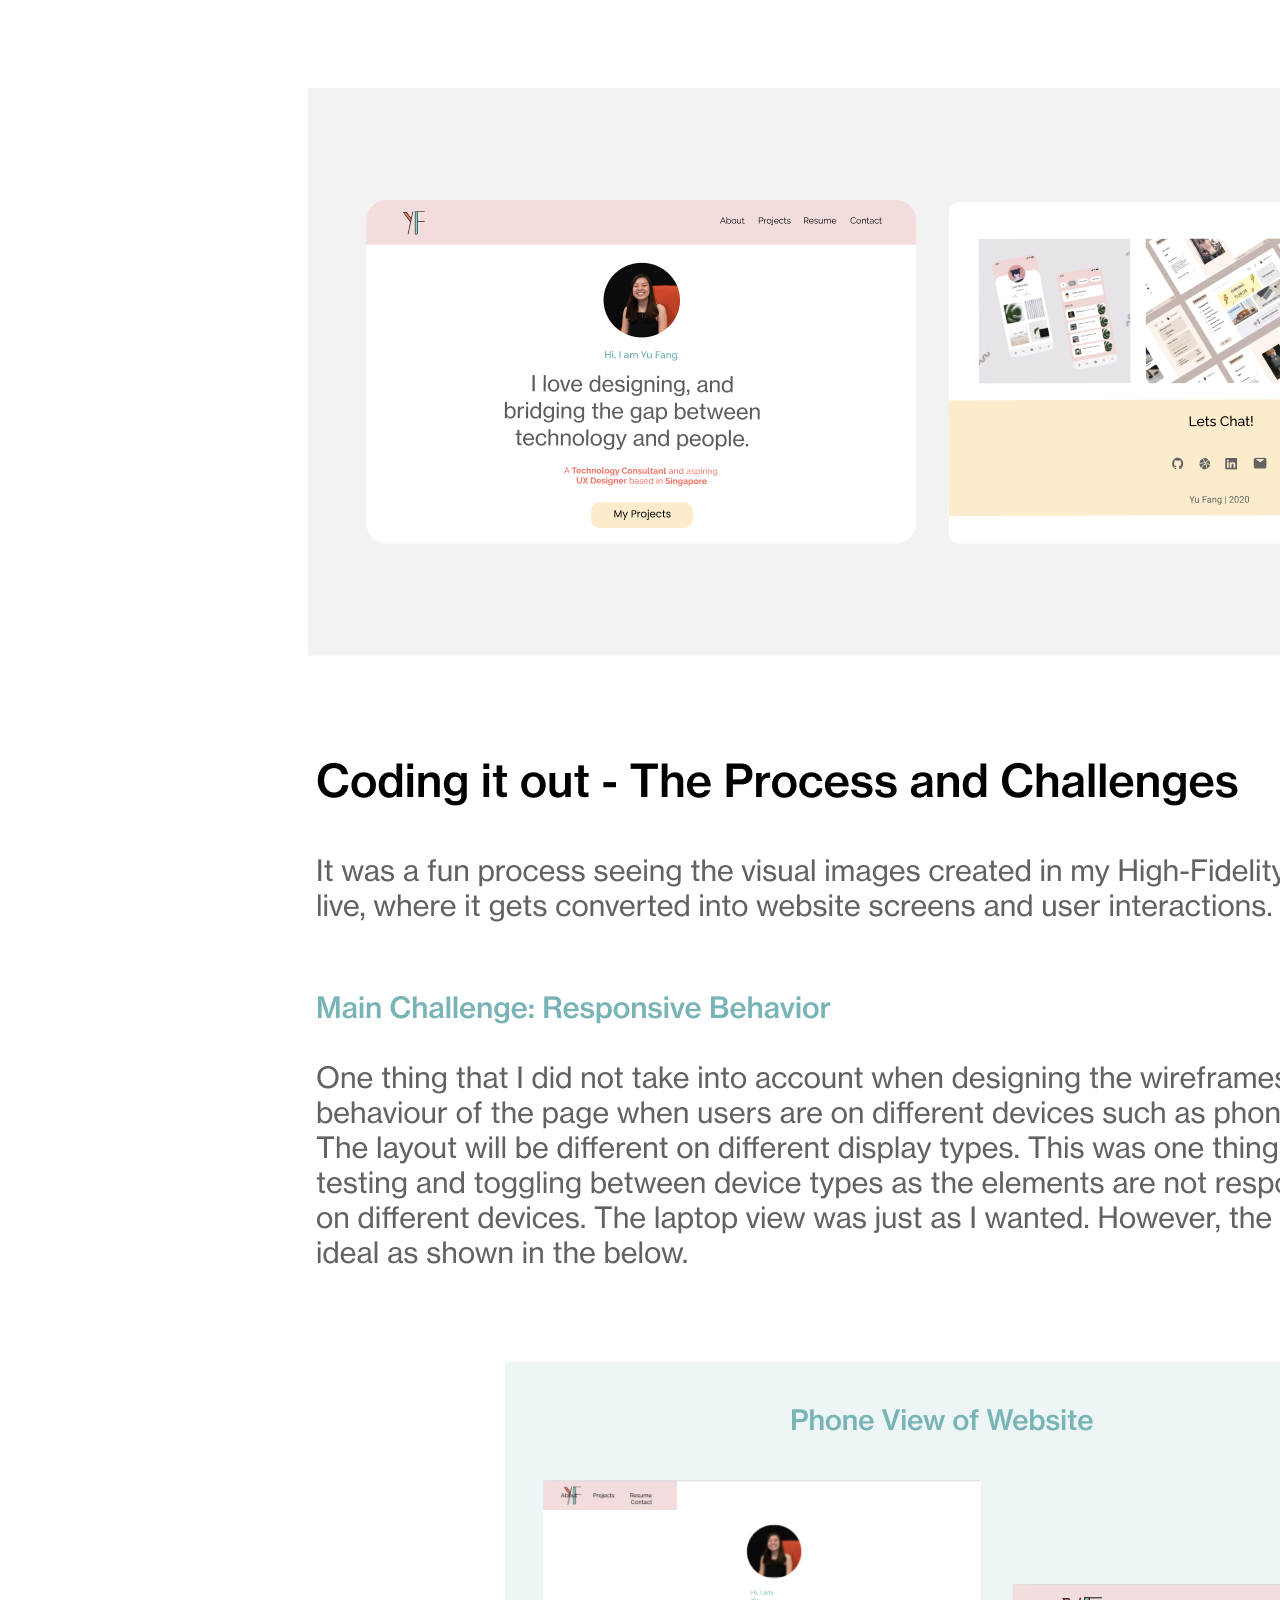
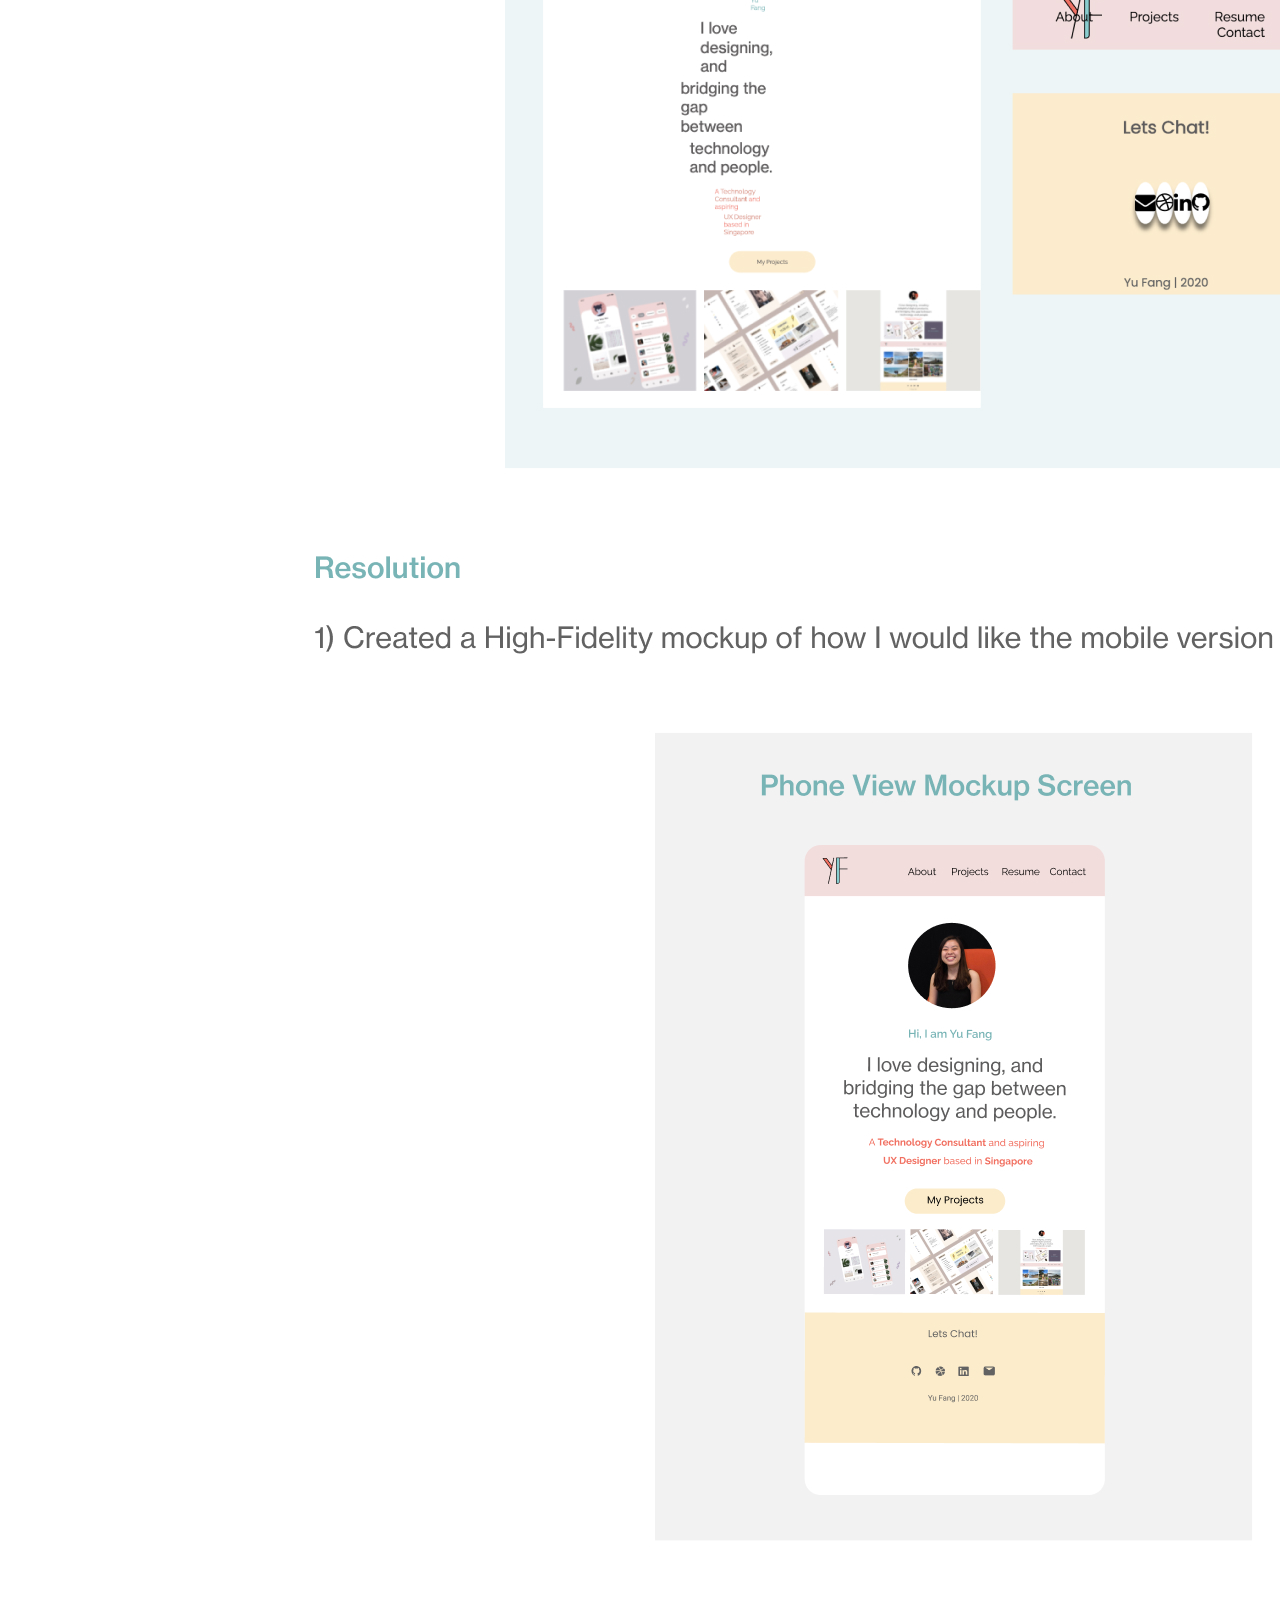
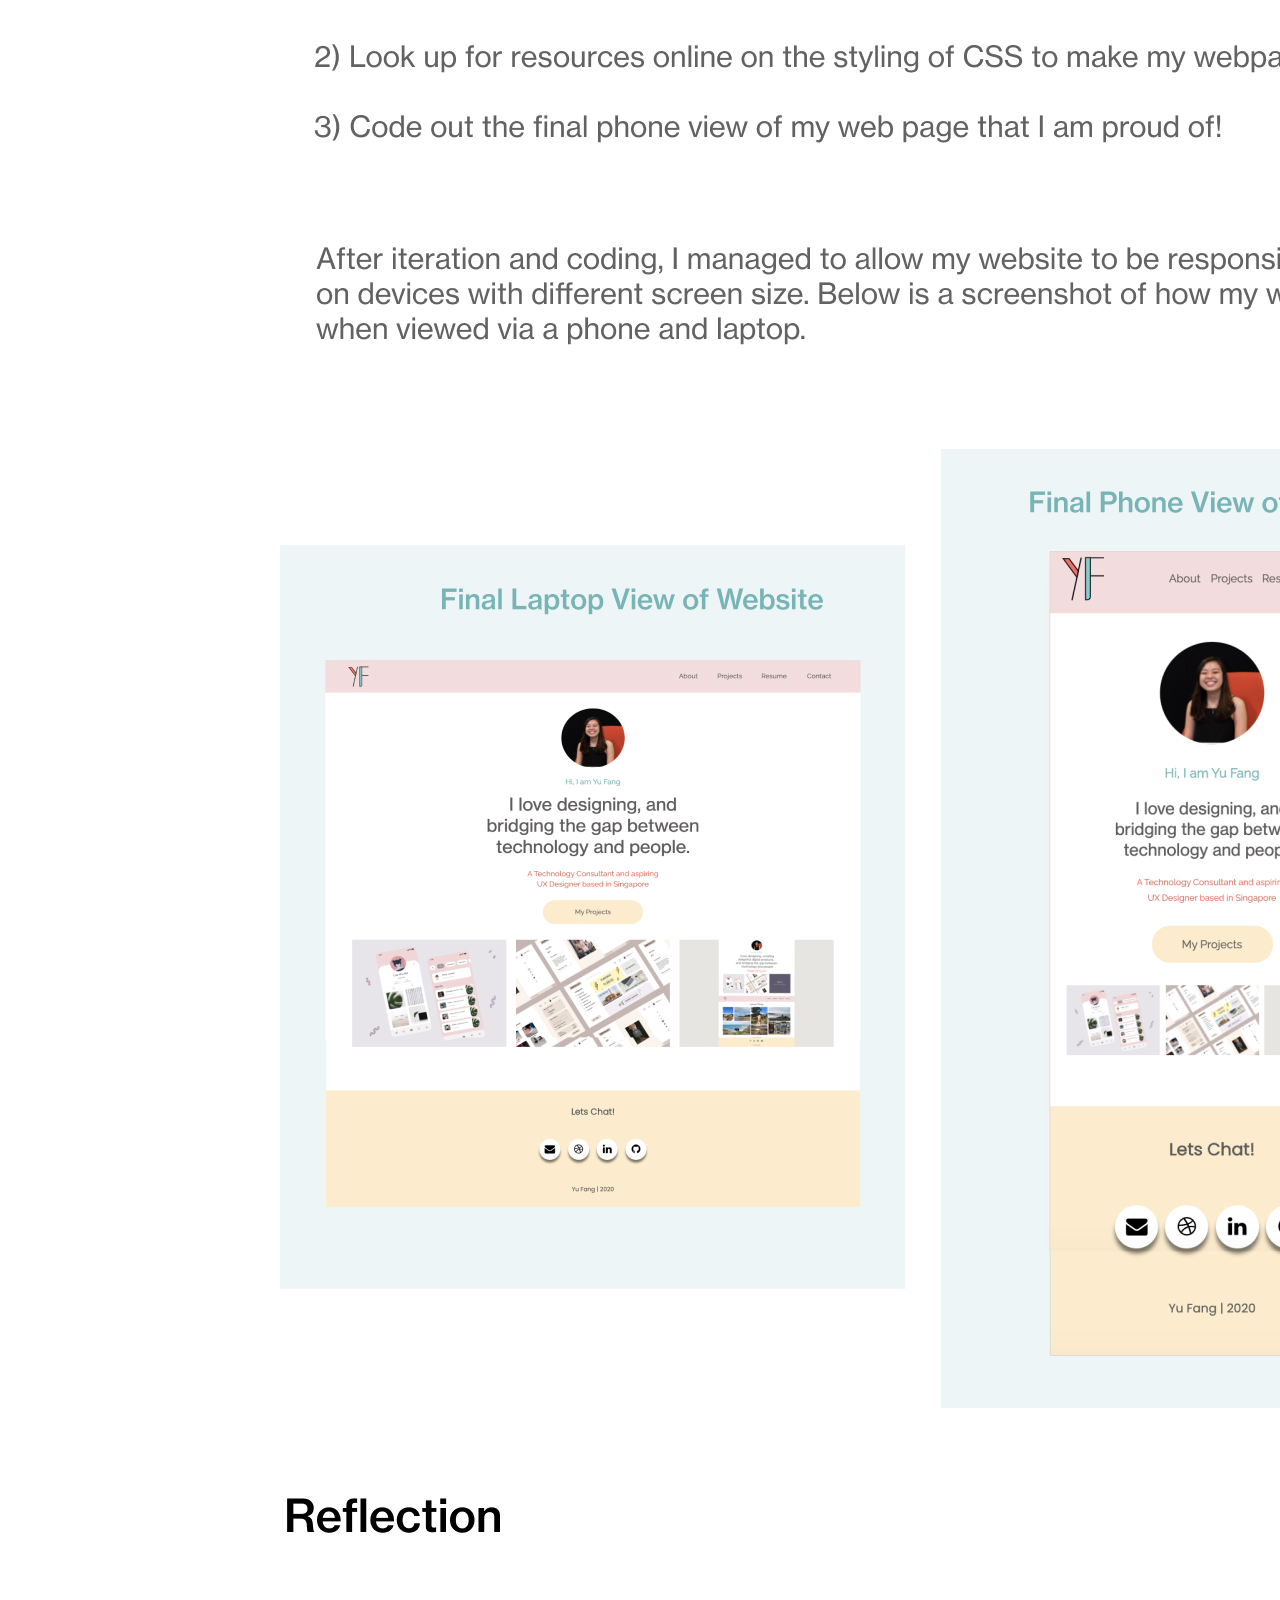
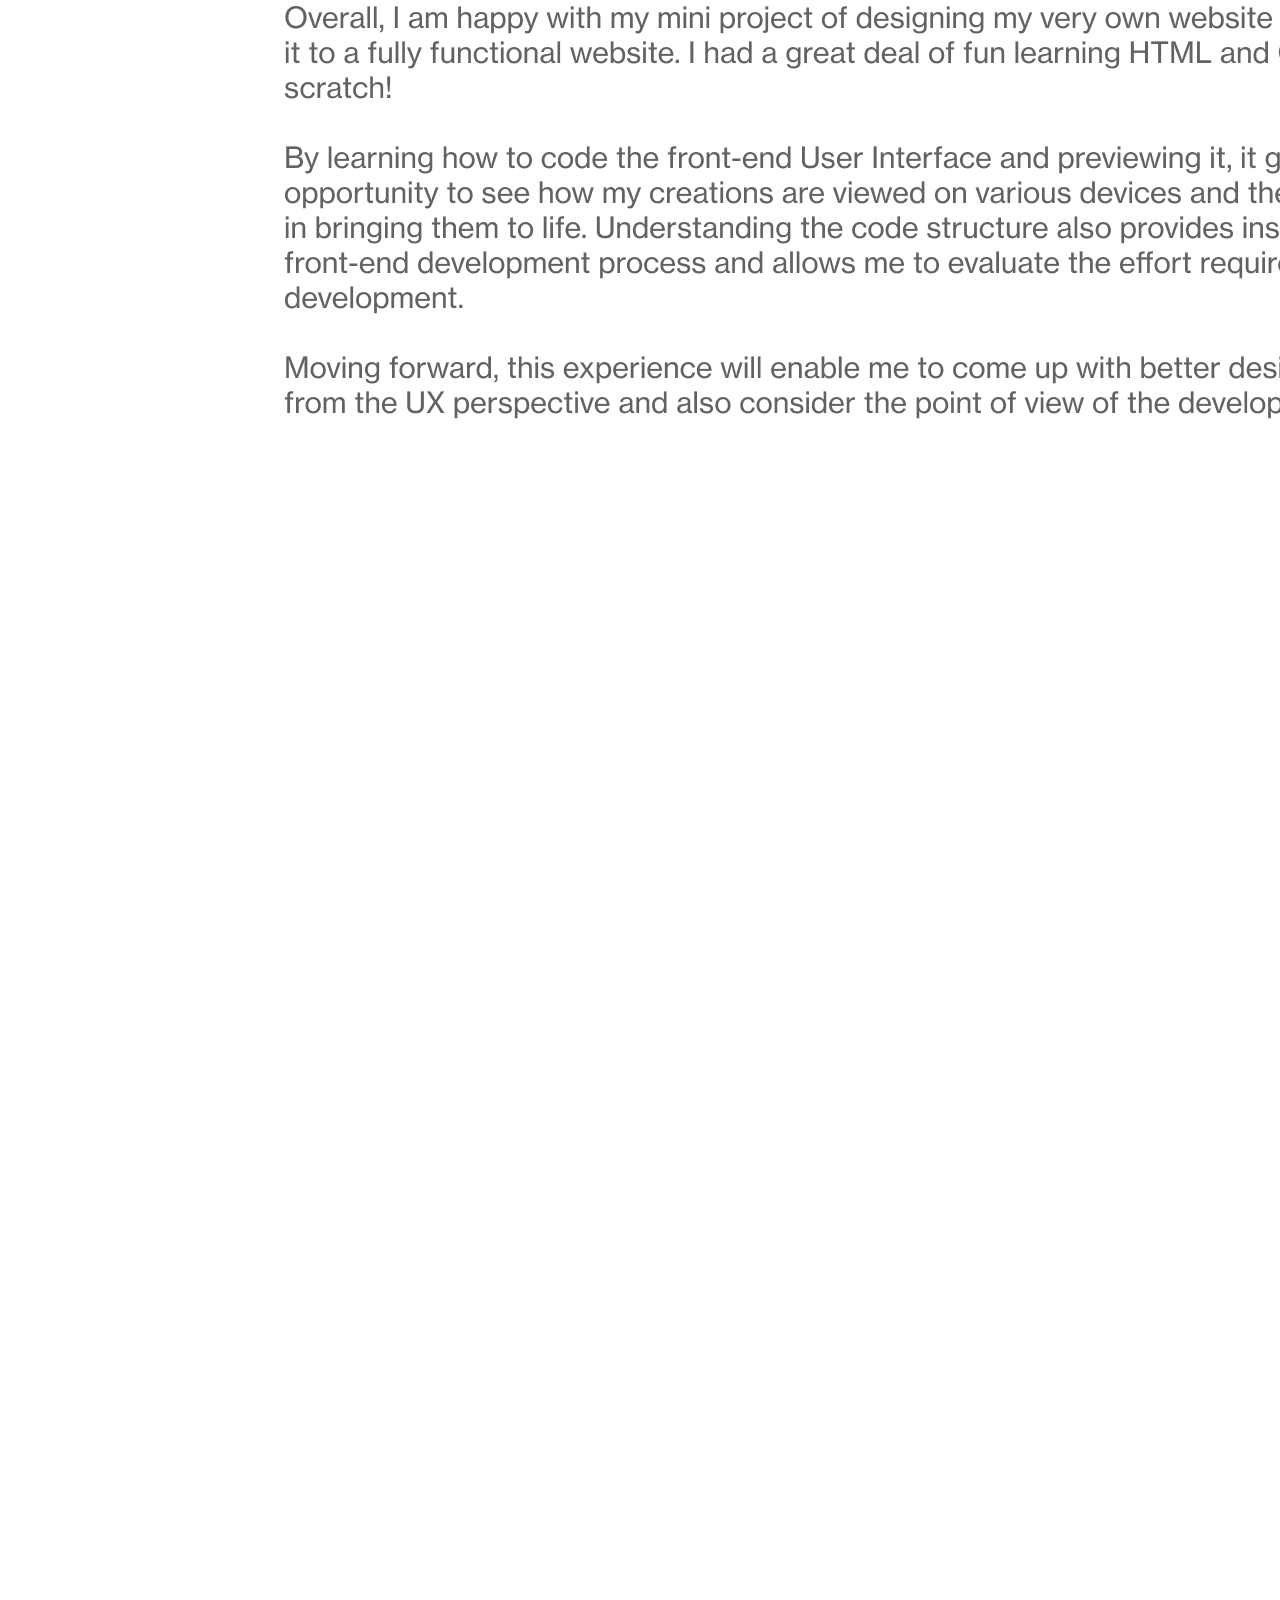
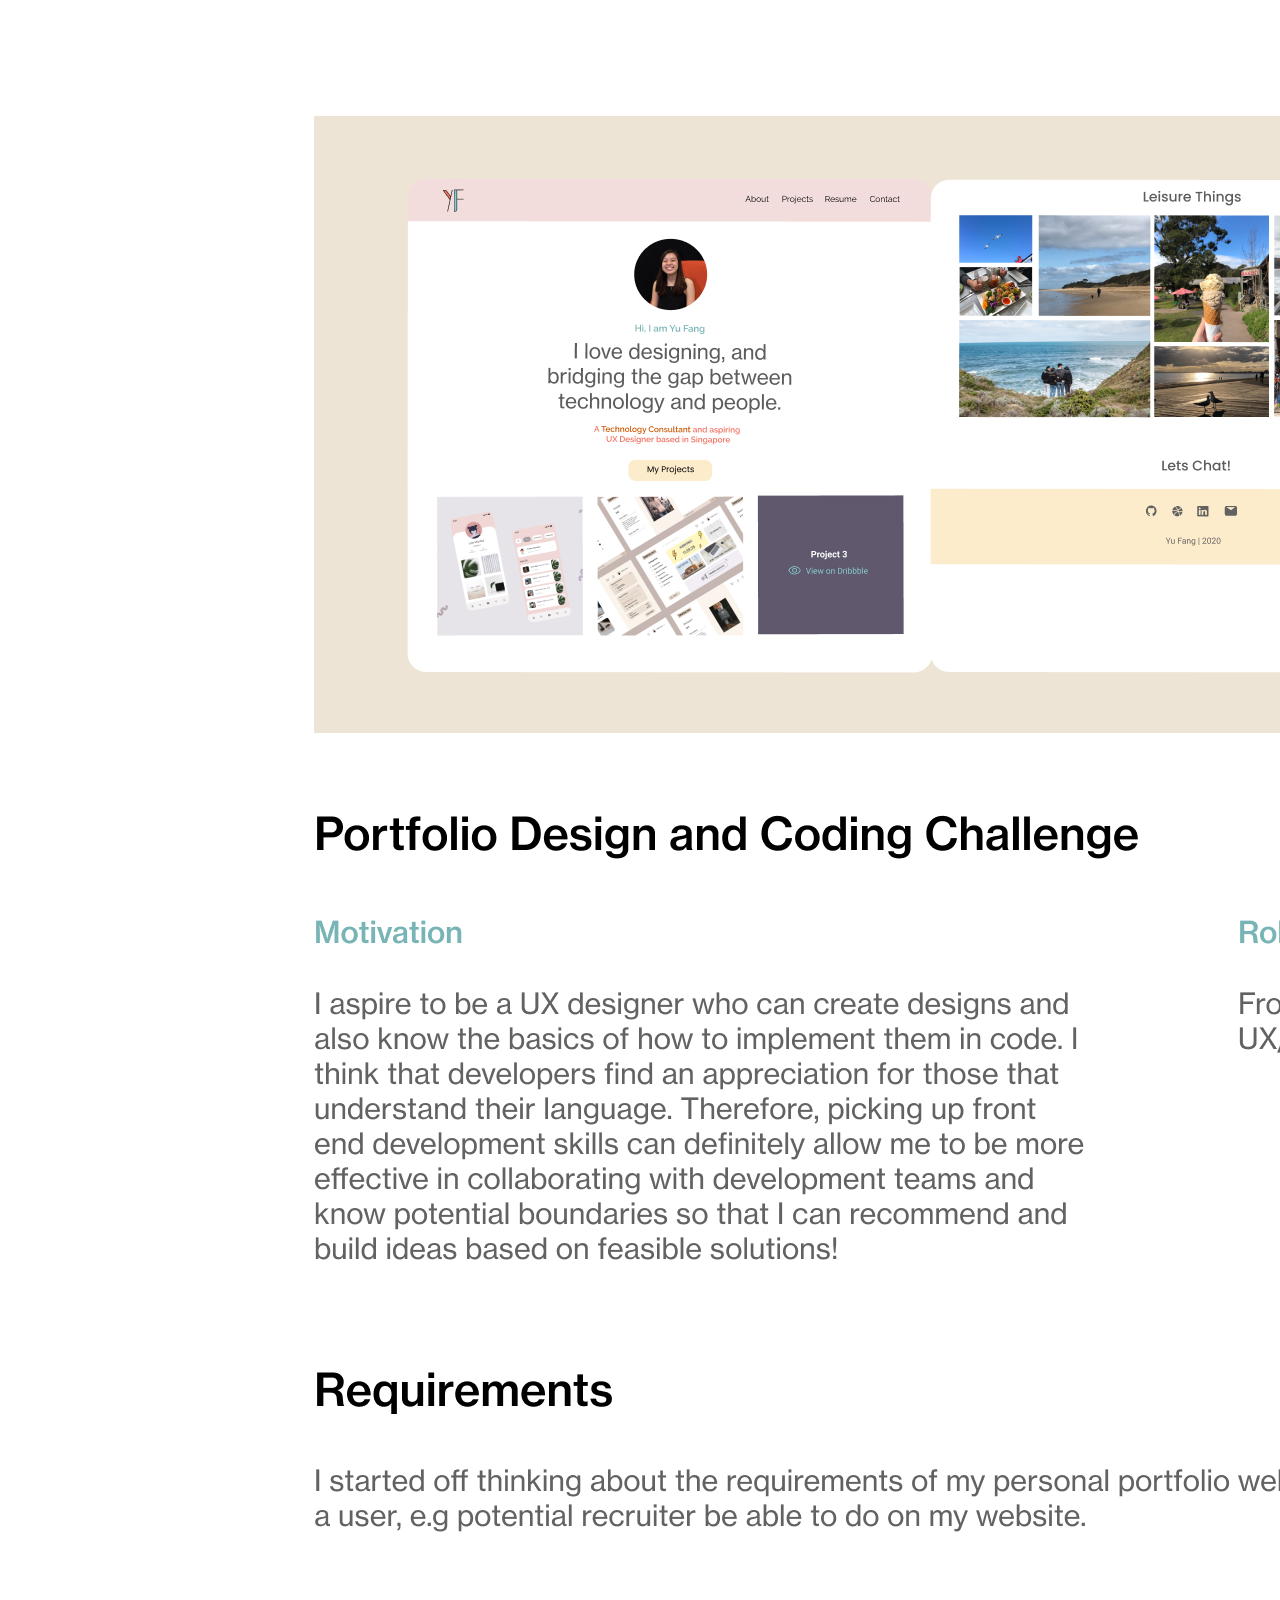
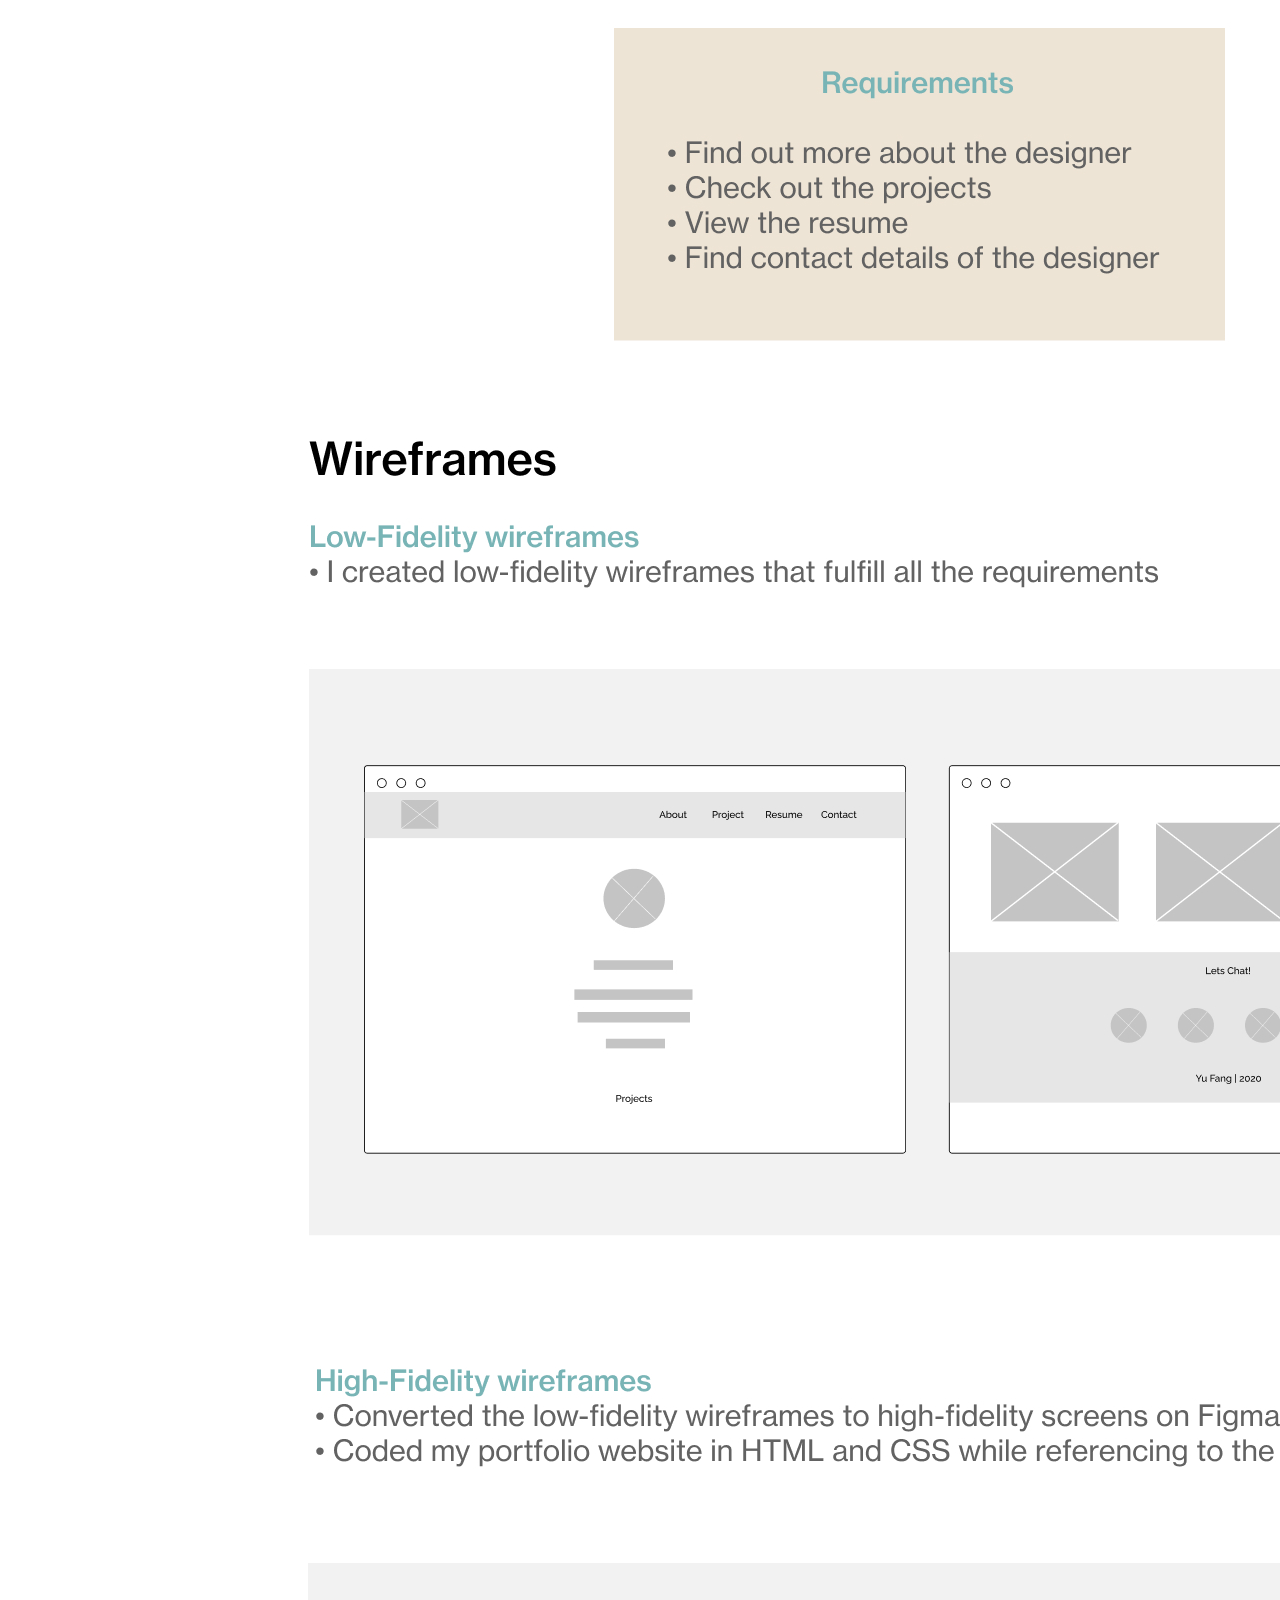
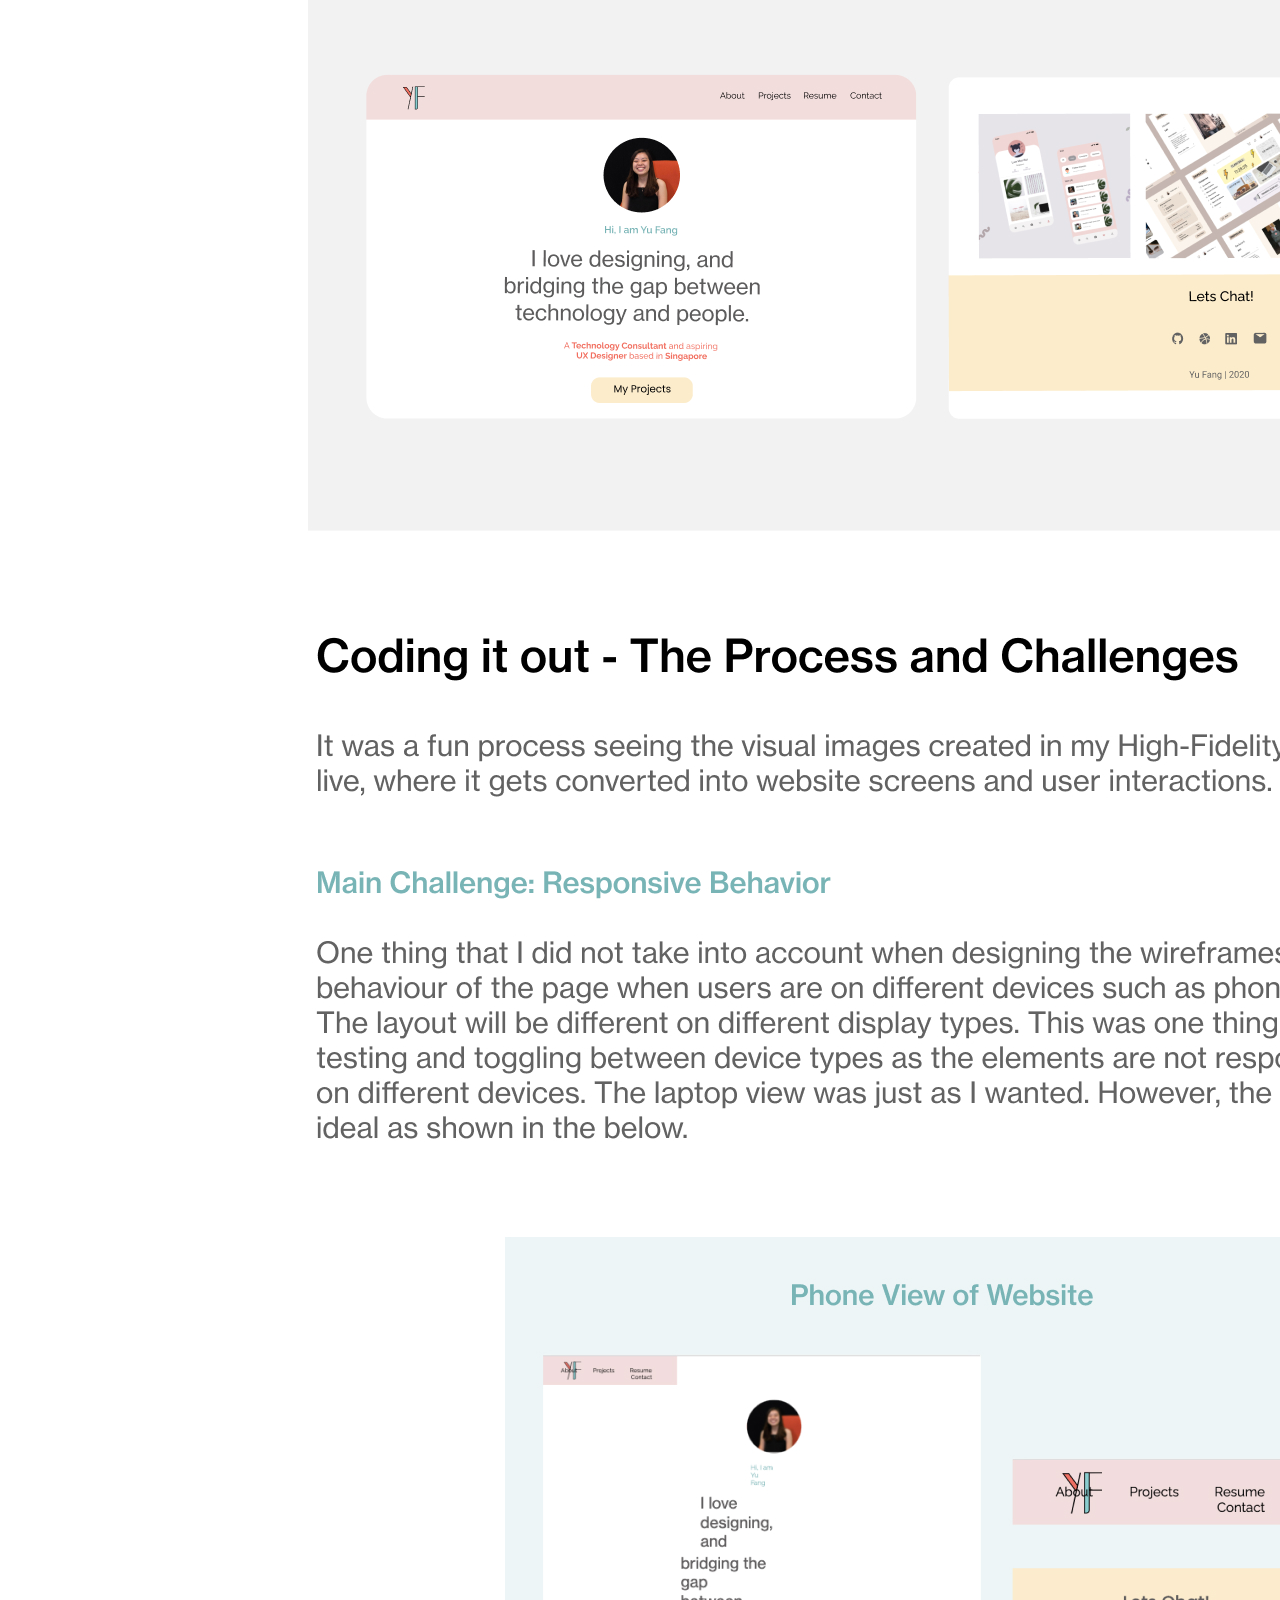
==== commit 5fbb573c: "Update index.html" ====
--- a/index.html
+++ b/index.html
@@ -54,37 +54,58 @@
 
 
         <div class="project-container">
-            
-            <div class="photo-block instagram-project" id="instagram-project-1"> 
+
+            <!-- Govtech design challenge    -->  
+            <div class="photo-block portfolio-project" id="portfoliogovtech-project-1">
+                <img src="./img/govtechproj.jpg">
+                <div class="project-description">
+                    <p><p1 style="color:#D07460;font-size:12px;">GovTech Design Challenge</p1> <br> View Project</p> 
+                </div>
+            </div>
+
+            <div class="photo-block portfolio-project" id="instagram-project-1">
                 <img src="./img/Proj1.jpg">
                 <div class="project-description">
                     <p><p1 style="color:#D07460;font-size:12px;">Instagram Redesign</p1> <br> View Project</p> 
-                </div>           
+                </div>
             </div>
  
 
-            <!-- <a class="photo-block" target="_blank" href="https://dribbble.com/shots/14455079-Portfolio-Website">    -->
+            <a class="photo-block" target="_blank" href="https://dribbble.com/shots/14443196-E-commerce-Website">    
+            <!-- <div class="photo-block portfolio-project" id="portfolio-project-1"> -->
+                <img src="./img/Proj3.jpg">
+                <div class="project-description">
+                    <p><p1 style="color:#D07460;font-size:12px;">Personal Portfolio Web Design</p1> <br> View Project</p> 
+                </div>
+            </div>
+
+        </div>
+
+        <div class="project-container">
+
             <div class="photo-block portfolio-project" id="portfolio-project-1">
-                <img src="./img/Proj3.jpg">
+                <img src="./img/Proj2.jpg">
                 <div class="project-description">
                     <p><p1 style="color:#D07460;font-size:12px;">Personal Portfolio Web Design</p1> <br> View Project</p> 
                 </div>
             </div>
 
-            <a class="photo-block" target="_blank" href="https://dribbble.com/shots/14443196-E-commerce-Website">
-                <img src="./img/Proj2.jpg">
-                <div class="project-description">
-                    <p> <p1 style="color:#D07460;font-size:12px;">E-commerce Web Design</p1> <br>View on Dribbble</p> 
-                </div>
-            </a>
-
-        </div>
-
-        <br>
-
-        </div>
-
-        <br>
+            <div class="photo-block portfolio-project" id="instagram-project-1">
+                 <img src="./img/pastel-bg.jpeg">
+                <div class="coming-soon-description">
+                    <p><p1 style="color:#D07460;font-size:12px;">Stay Tuned 😊</p1> <br> More Projects<br>Coming Soon!</p> 
+                </div>
+            </div>
+
+            <div class="photo-block portfolio-project" id="instagram-project-1">
+
+           </div>
+
+        </div>
+
+
+        </div>
+
         <p id="Footer_link"></p>
         <div class="Footer" >
             <p id = "Footertext">Lets Chat!</p><br>
@@ -103,6 +124,23 @@
 
     <!-- The Modal Image (Pop up image) : https://www.w3schools.com/howto/tryit.asp?filename=tryhow_css_modal_img -->
 
+    <div id="modal-0" class="modal">
+        <img class="modal-content" id="img0" src="Portfolioproject/govtechchallenge.jpg">
+    </div>
+
+    <script>
+
+        var portfolioProject1 = document.getElementById("portfoliogovtech-project-1");
+        var modal0 = document.getElementById("modal-0");
+        portfolioProject1.onclick = function(){
+          modal0.style.display = "block";
+        }
+        // When the user anywhere on the modal, closes the modal
+        modal0.onclick = function() { 
+          modal0.style.display = "none";
+        }
+    </script>
+
     <div id="modal-1" class="modal">
         <img class="modal-content" id="img01" src="Portfolioproject/Group66.jpg">
     </div>
@@ -120,6 +158,41 @@
         }
     </script>
 
+
+    <div id="modal-1" class="modal">
+        <img class="modal-content" id="img01" src="Portfolioproject/Group66.jpg">
+    </div>
+
+    <script>
+
+        var portfolioProject1 = document.getElementById("portfolio-project-1");
+        var modal1 = document.getElementById("modal-1");
+        portfolioProject1.onclick = function(){
+          modal1.style.display = "block";
+        }
+        // When the user anywhere on the modal, closes the modal
+        modal1.onclick = function() { 
+          modal1.style.display = "none";
+        }
+    </script>
+
+        <div id="modal-1" class="modal">
+        <img class="modal-content" id="img01" src="Portfolioproject/Group66.jpg">
+    </div>
+
+    <script>
+
+        var portfolioProject1 = document.getElementById("portfolio-project-1");
+        var modal1 = document.getElementById("modal-1");
+        portfolioProject1.onclick = function(){
+          modal1.style.display = "block";
+        }
+        // When the user anywhere on the modal, closes the modal
+        modal1.onclick = function() { 
+          modal1.style.display = "none";
+        }
+    </script>
+
     <div id="modal-2" class="modal">
         <img class="modal-content" id="img02" src="Portfolioproject/Instaredesign.jpg">
     </div>
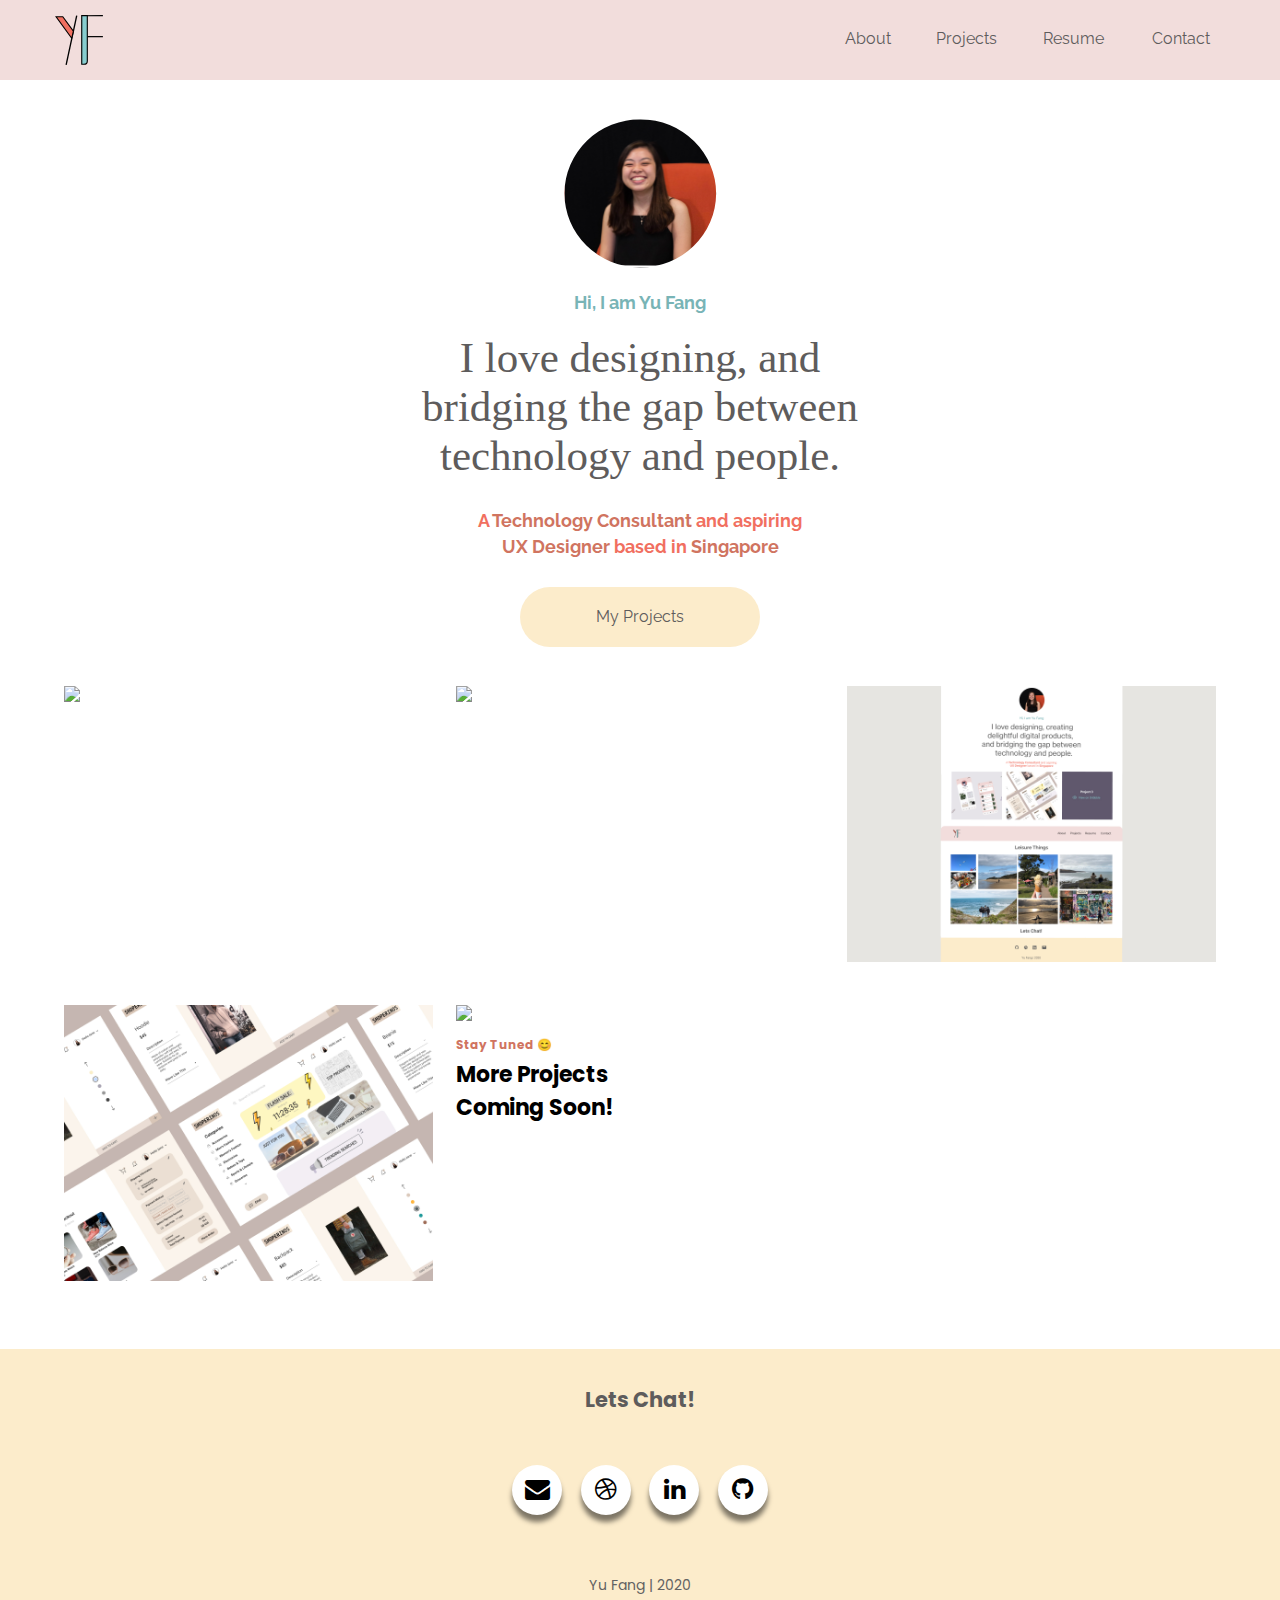
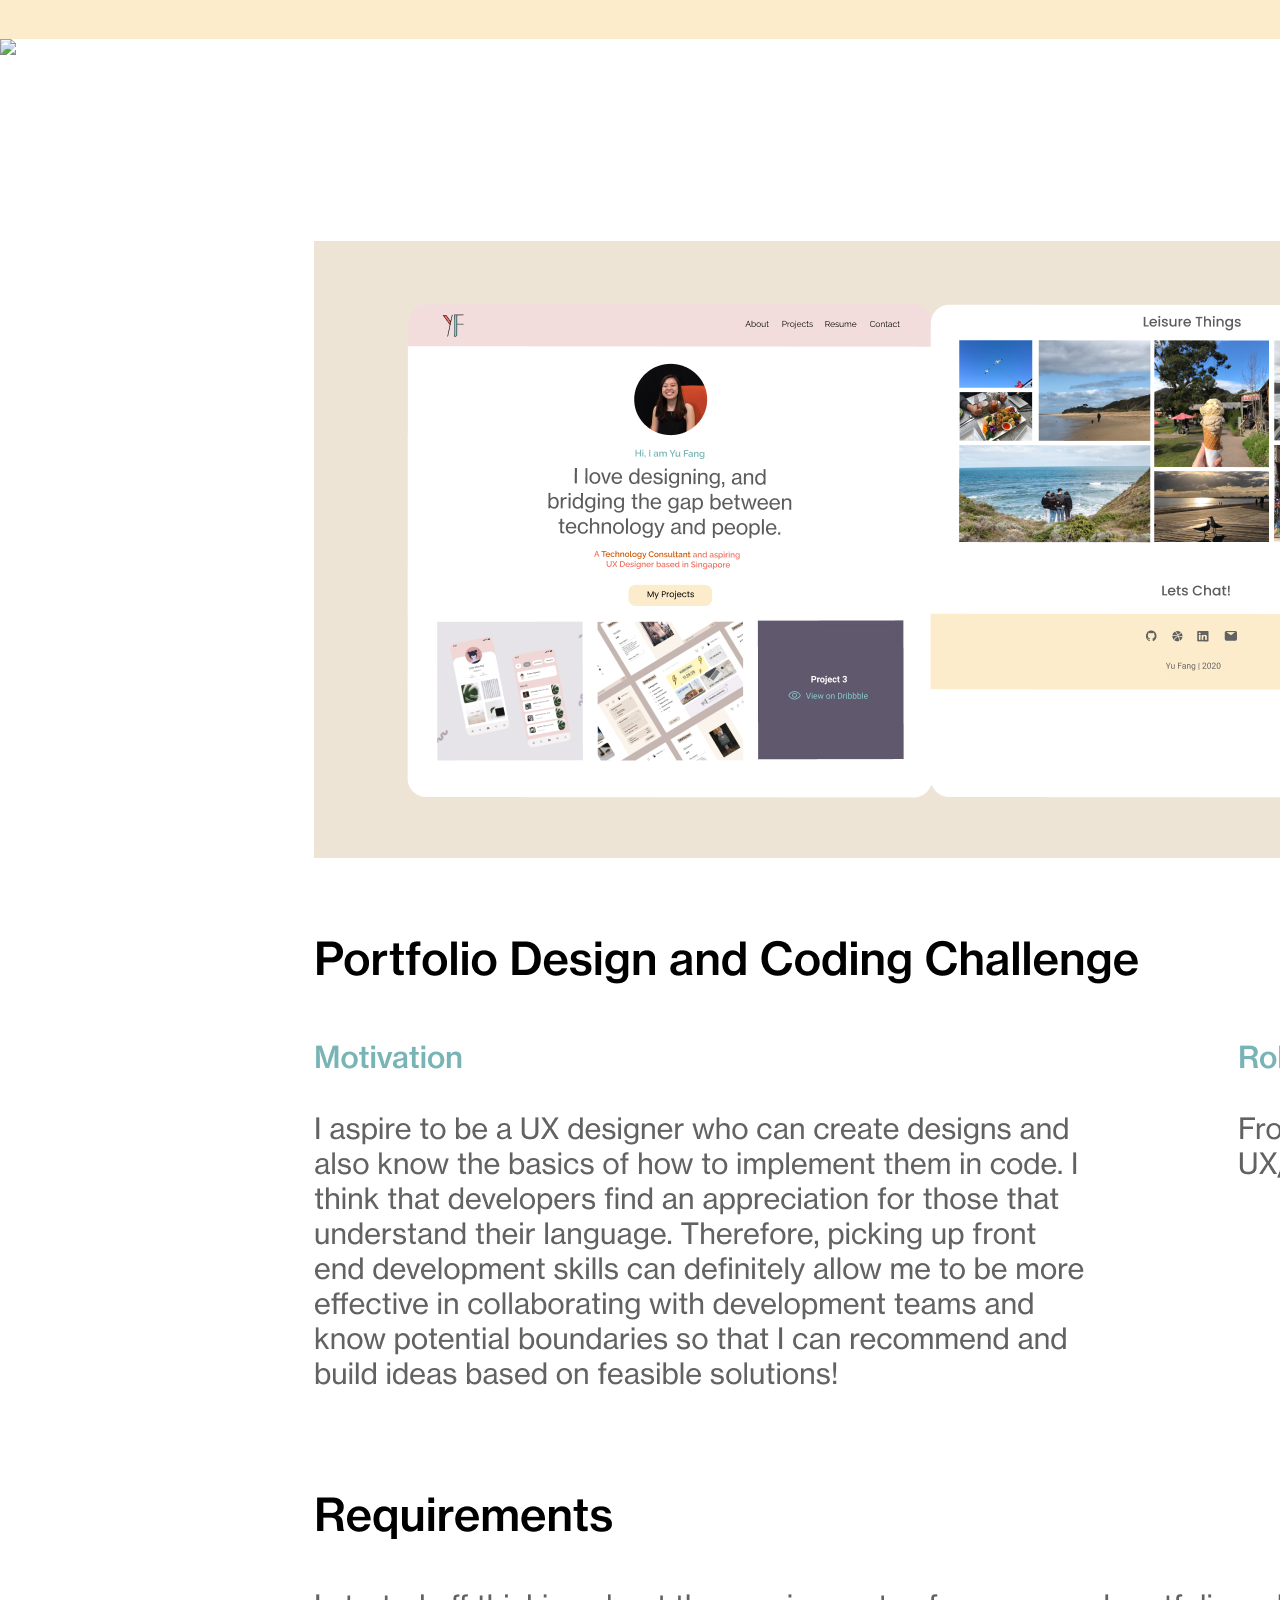
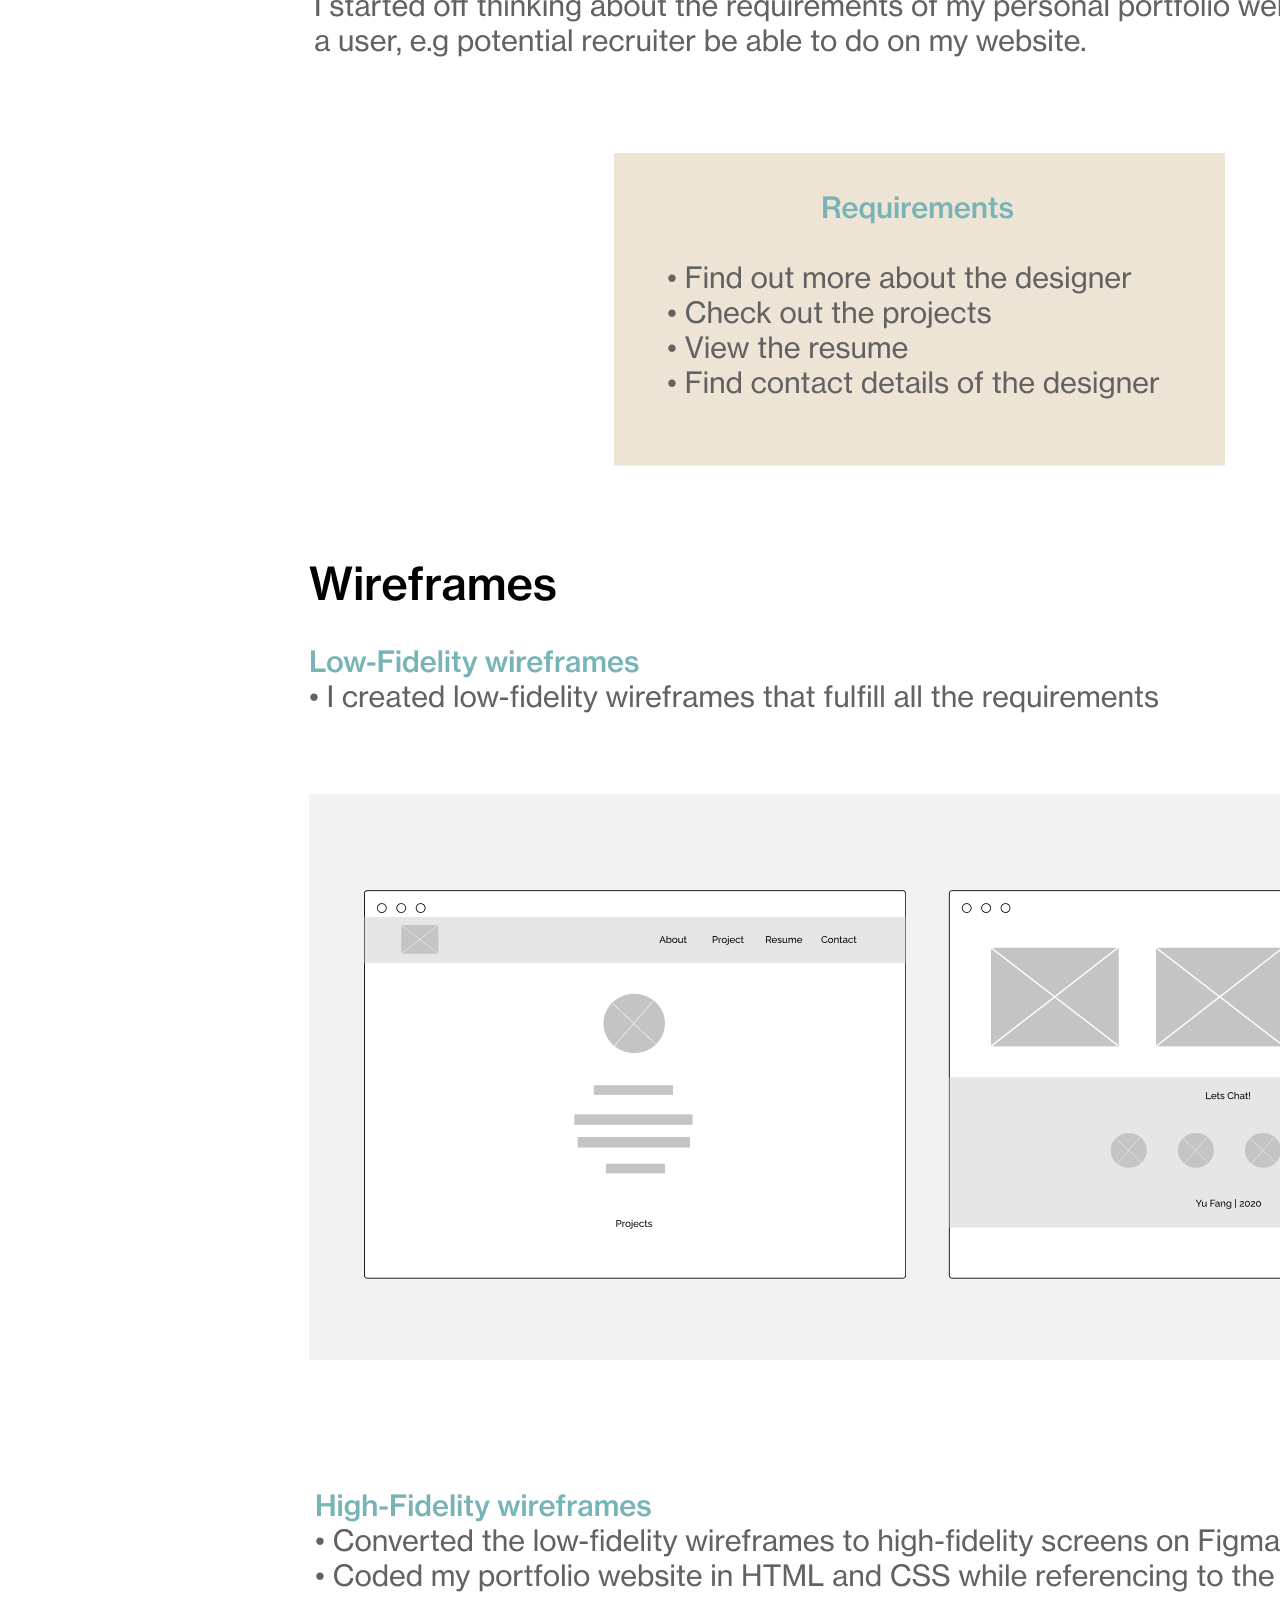
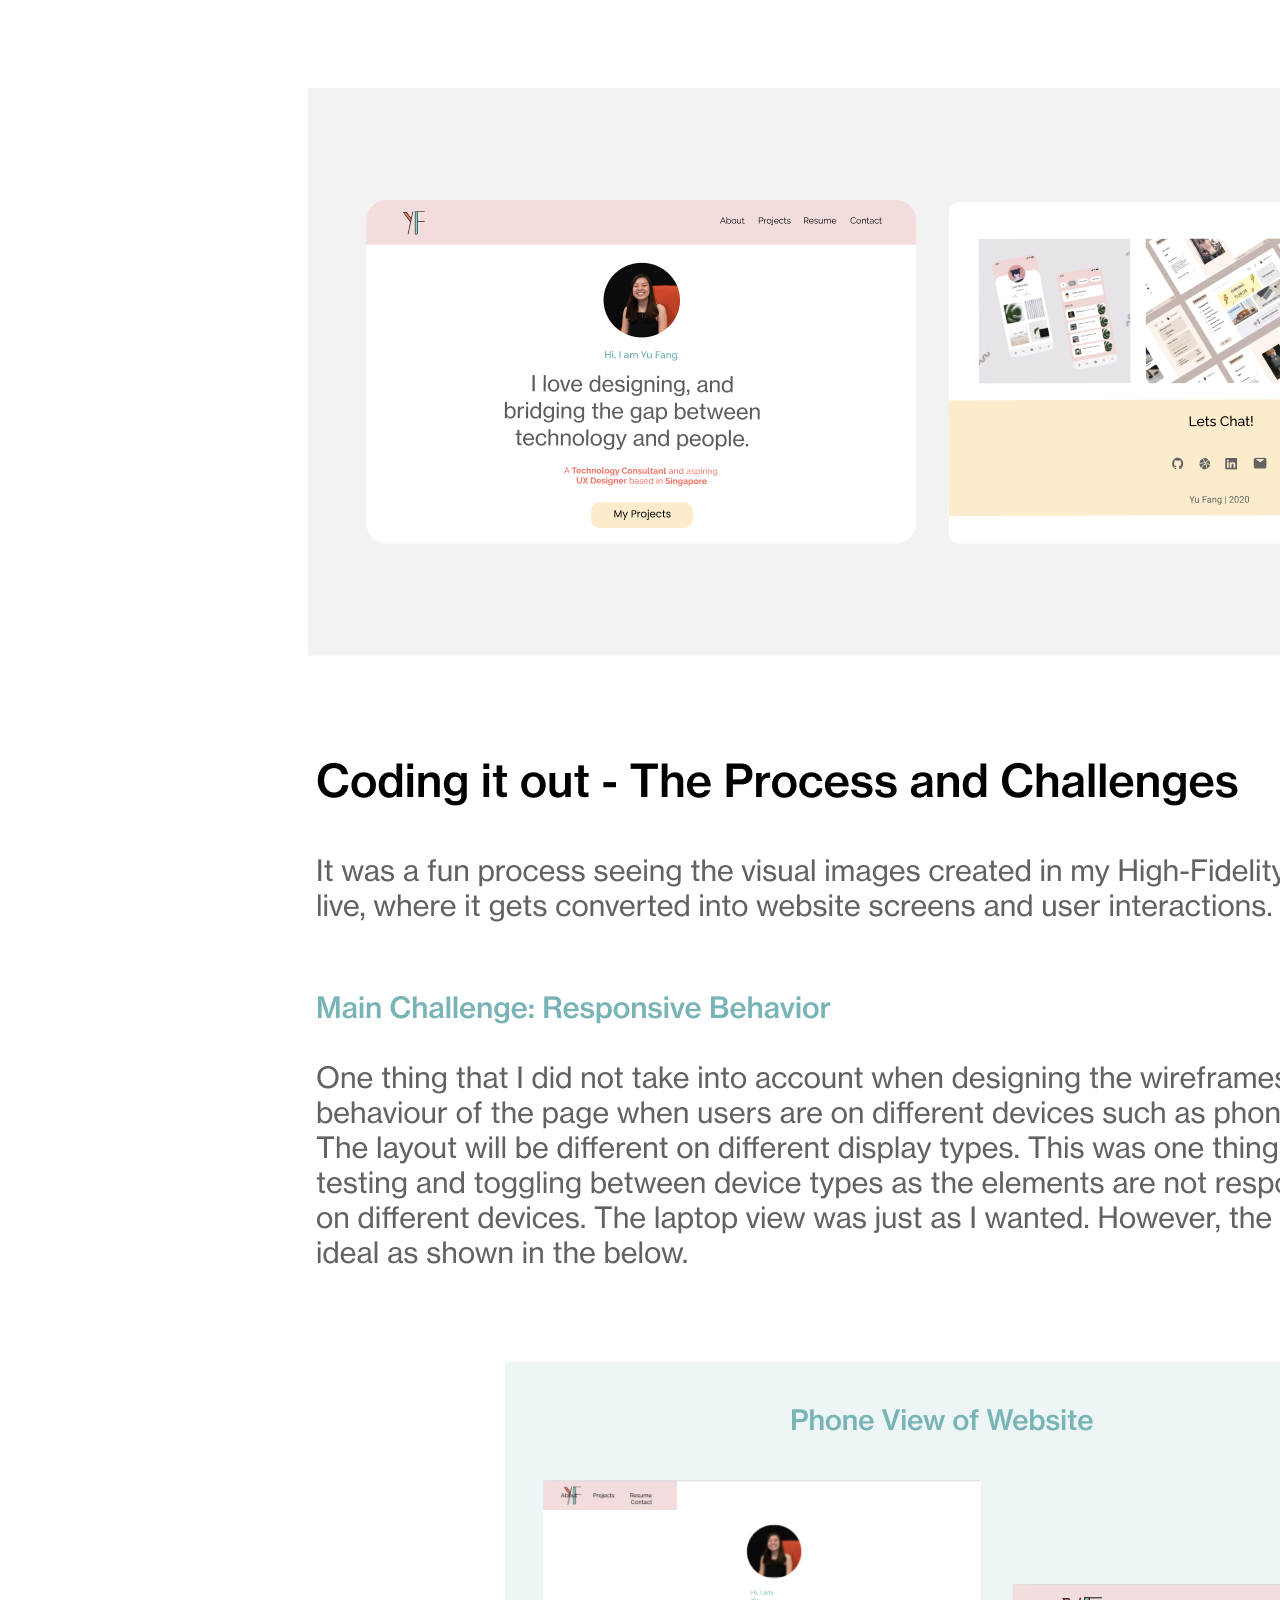
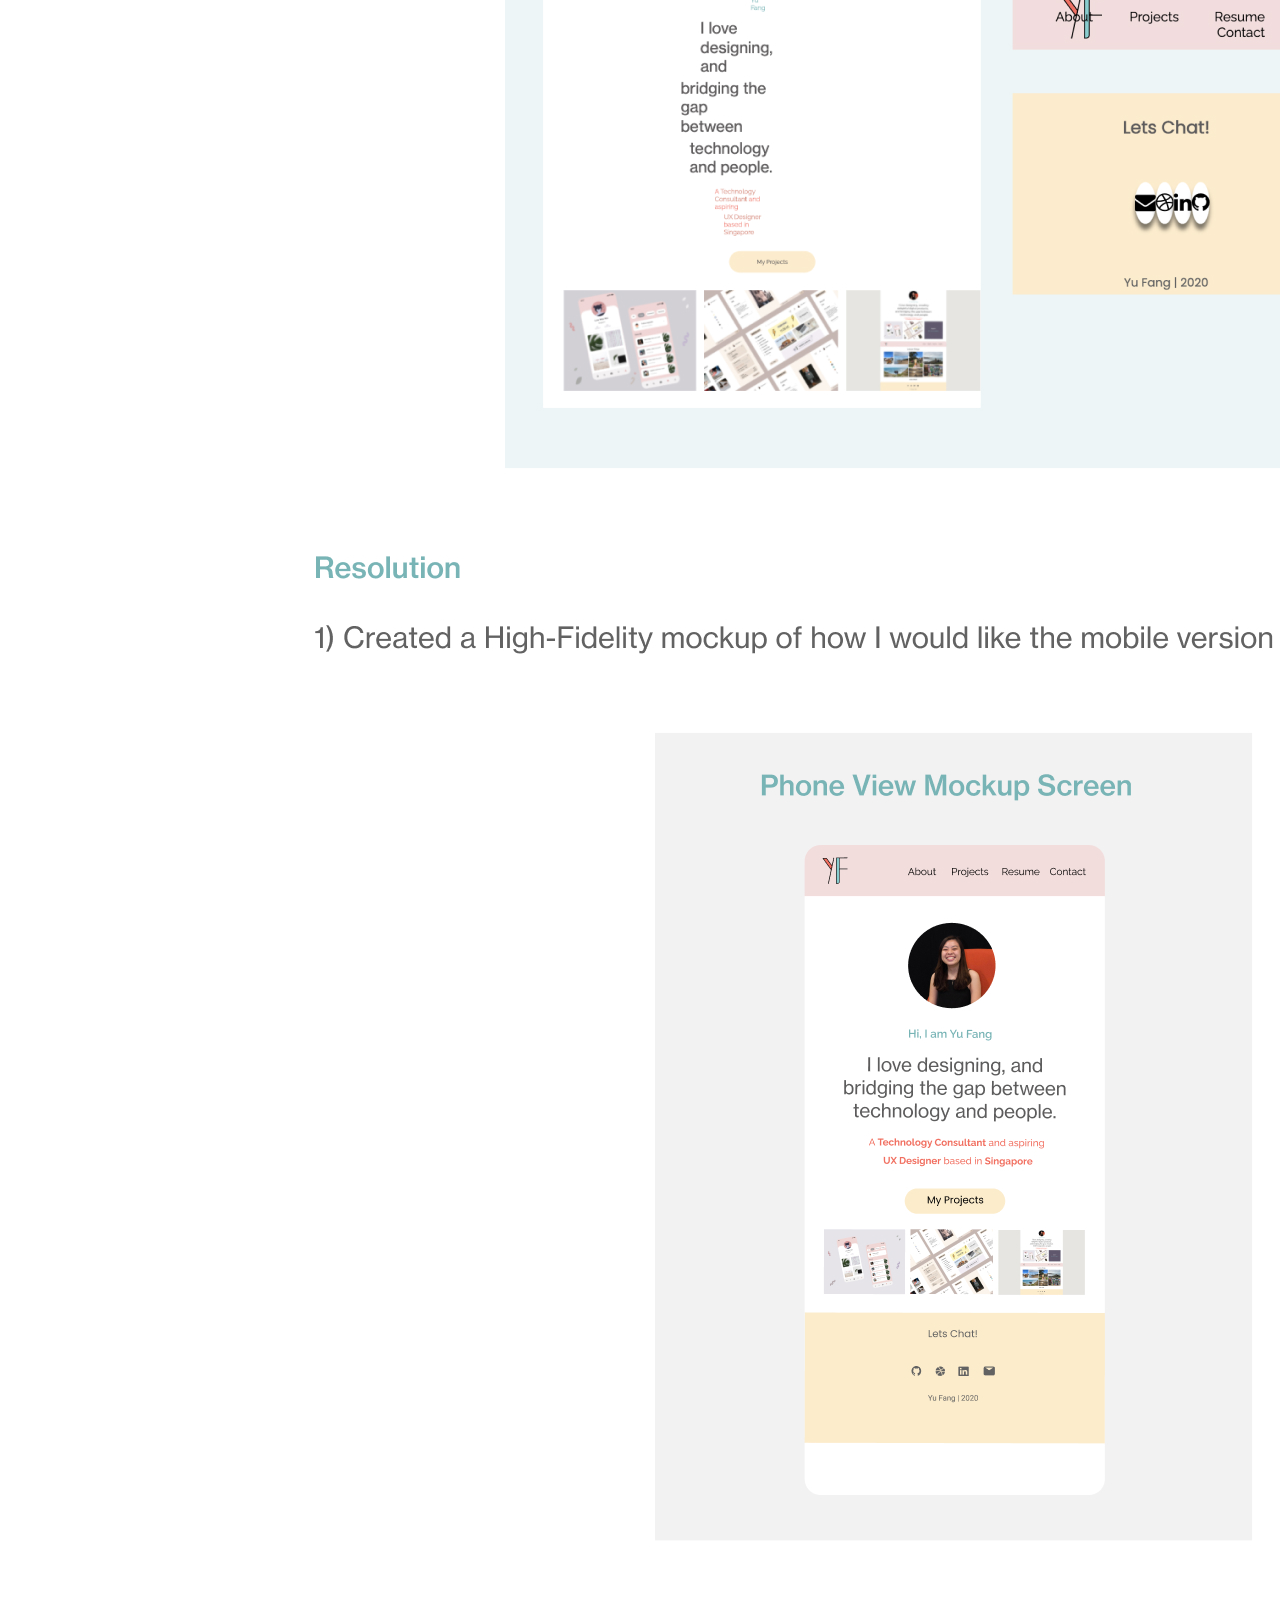
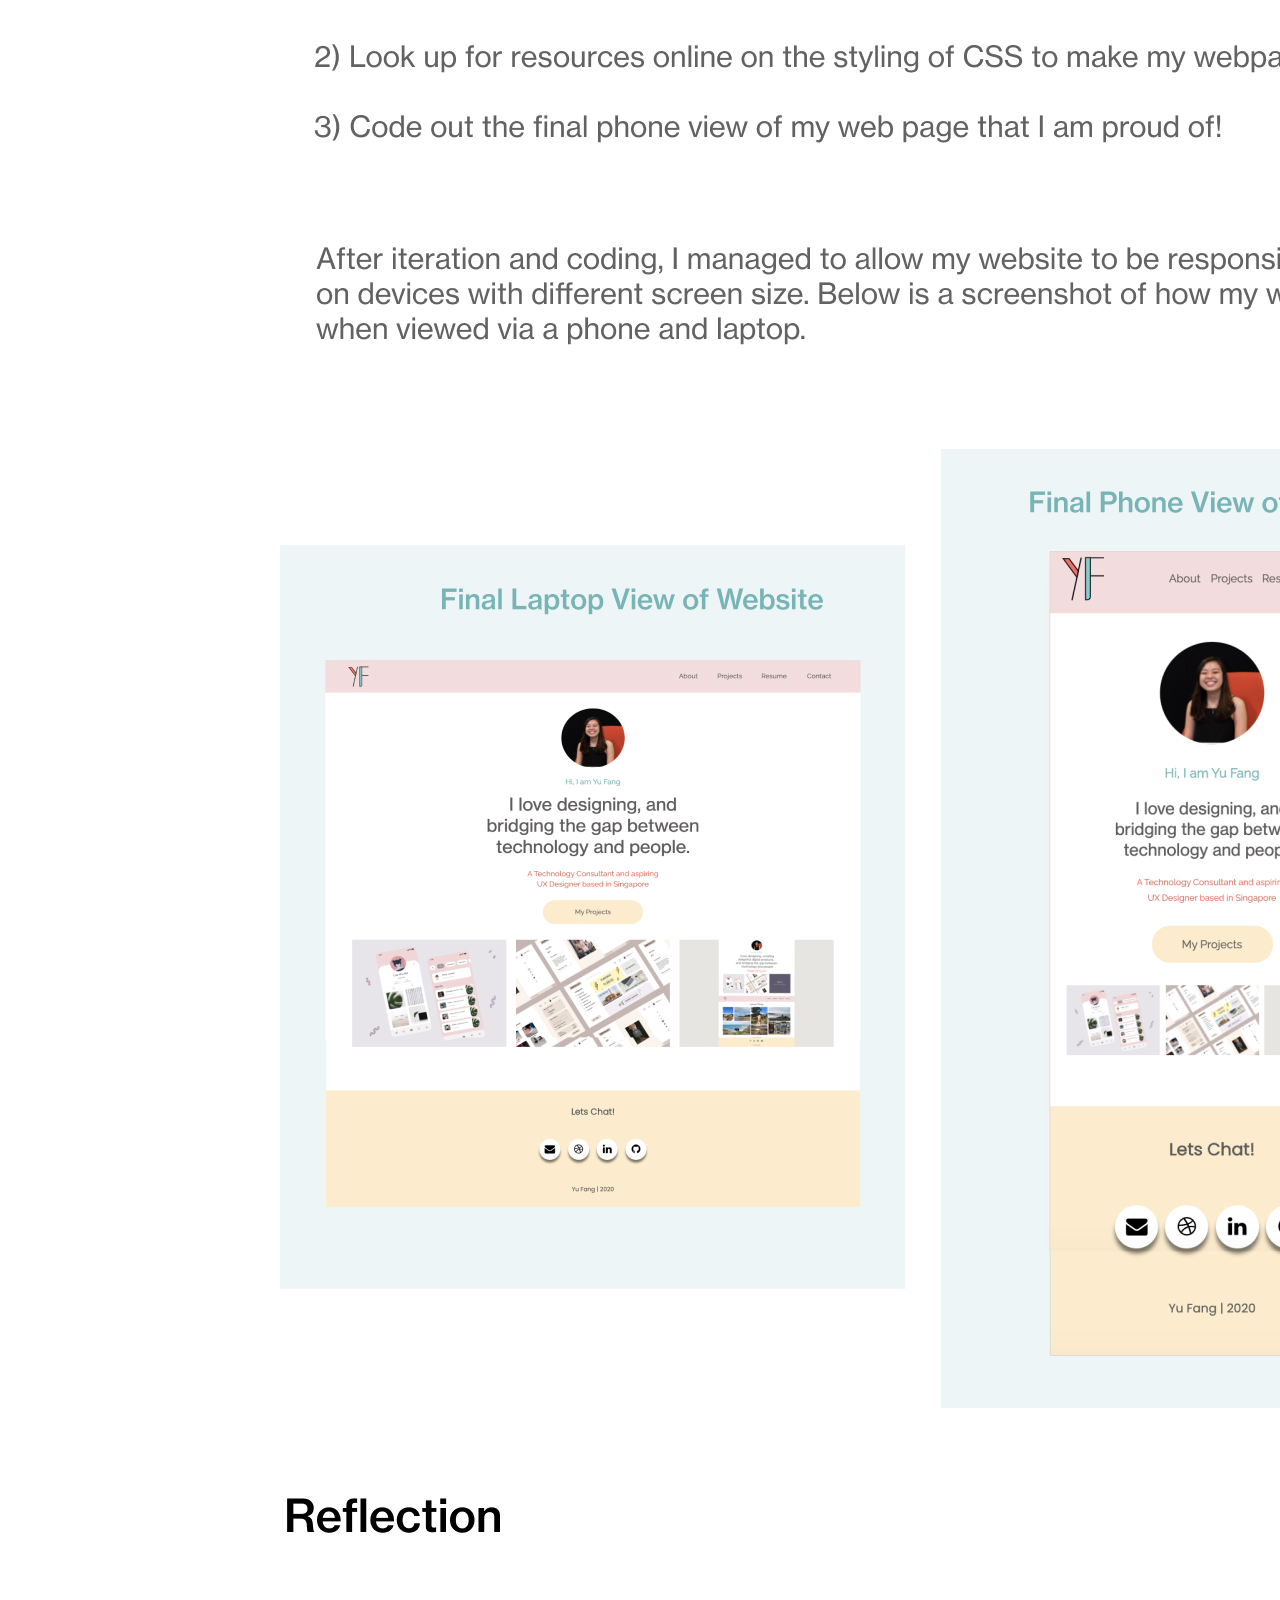
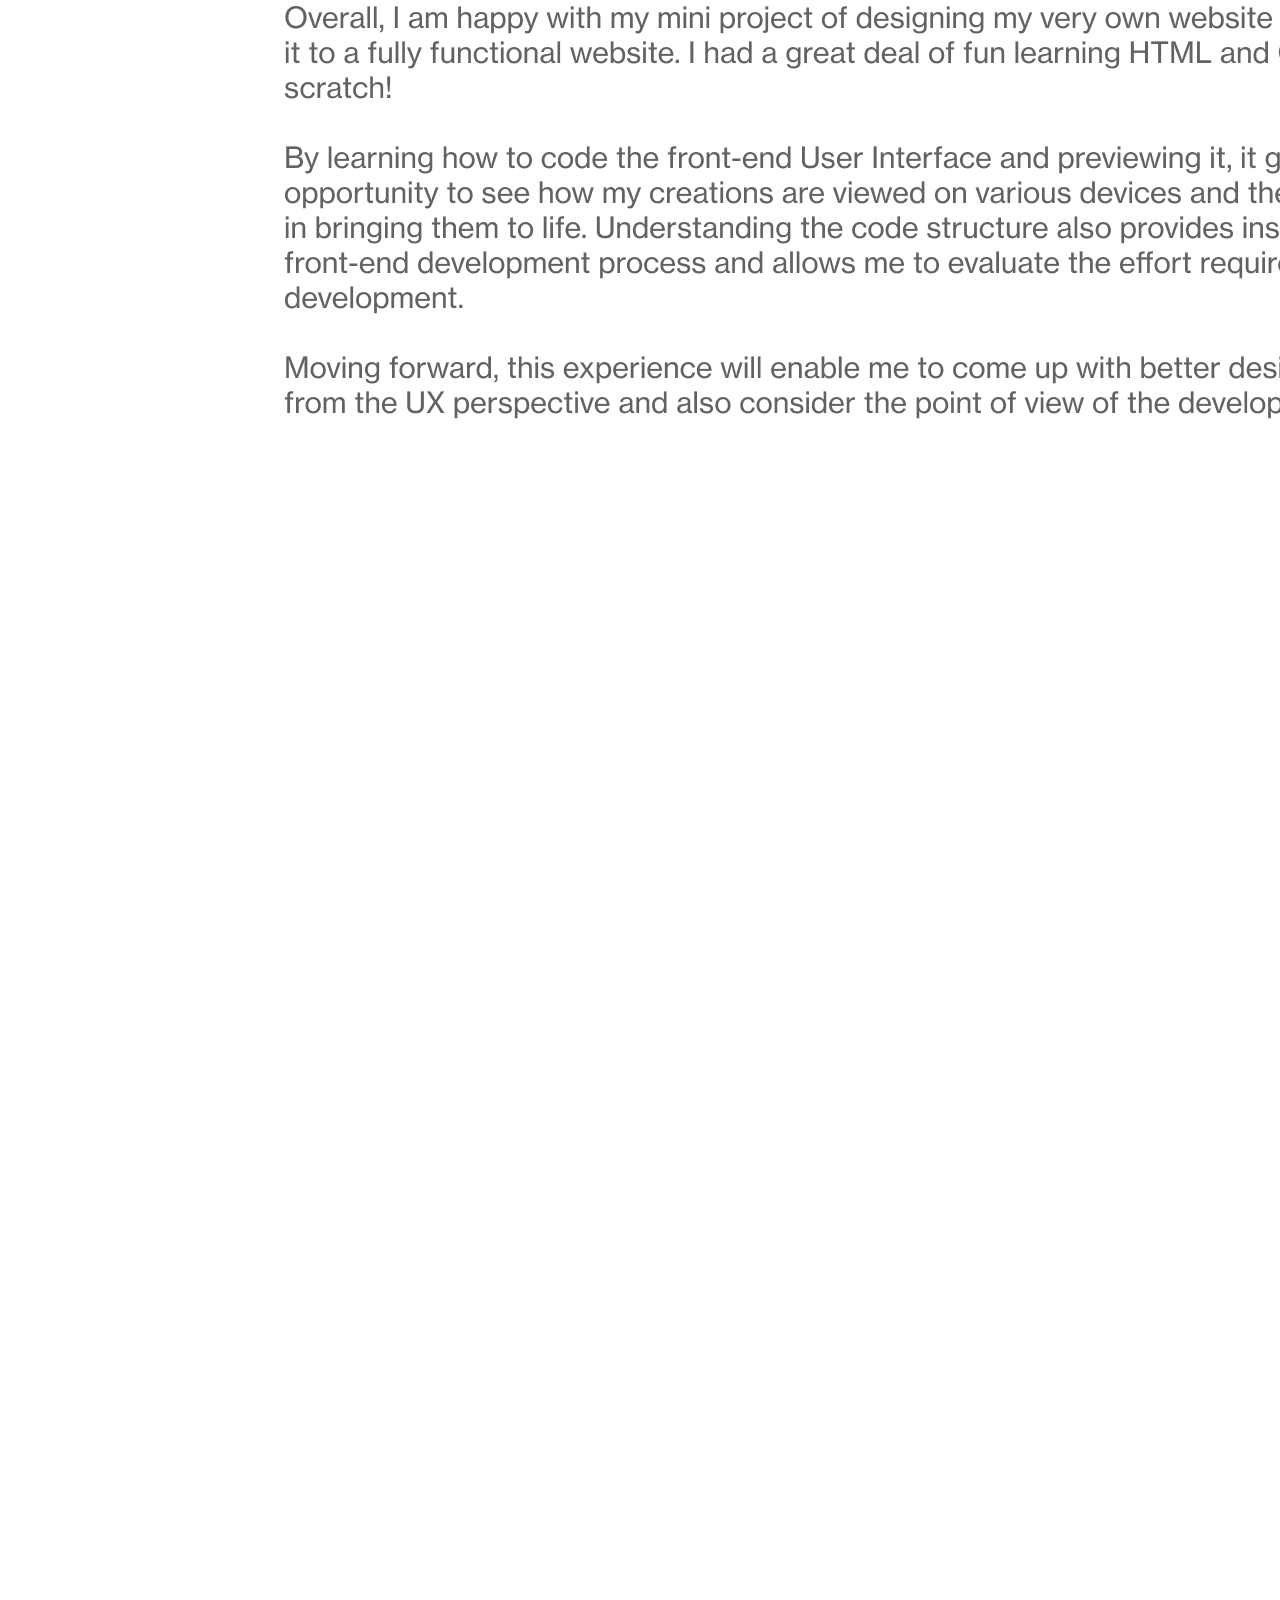
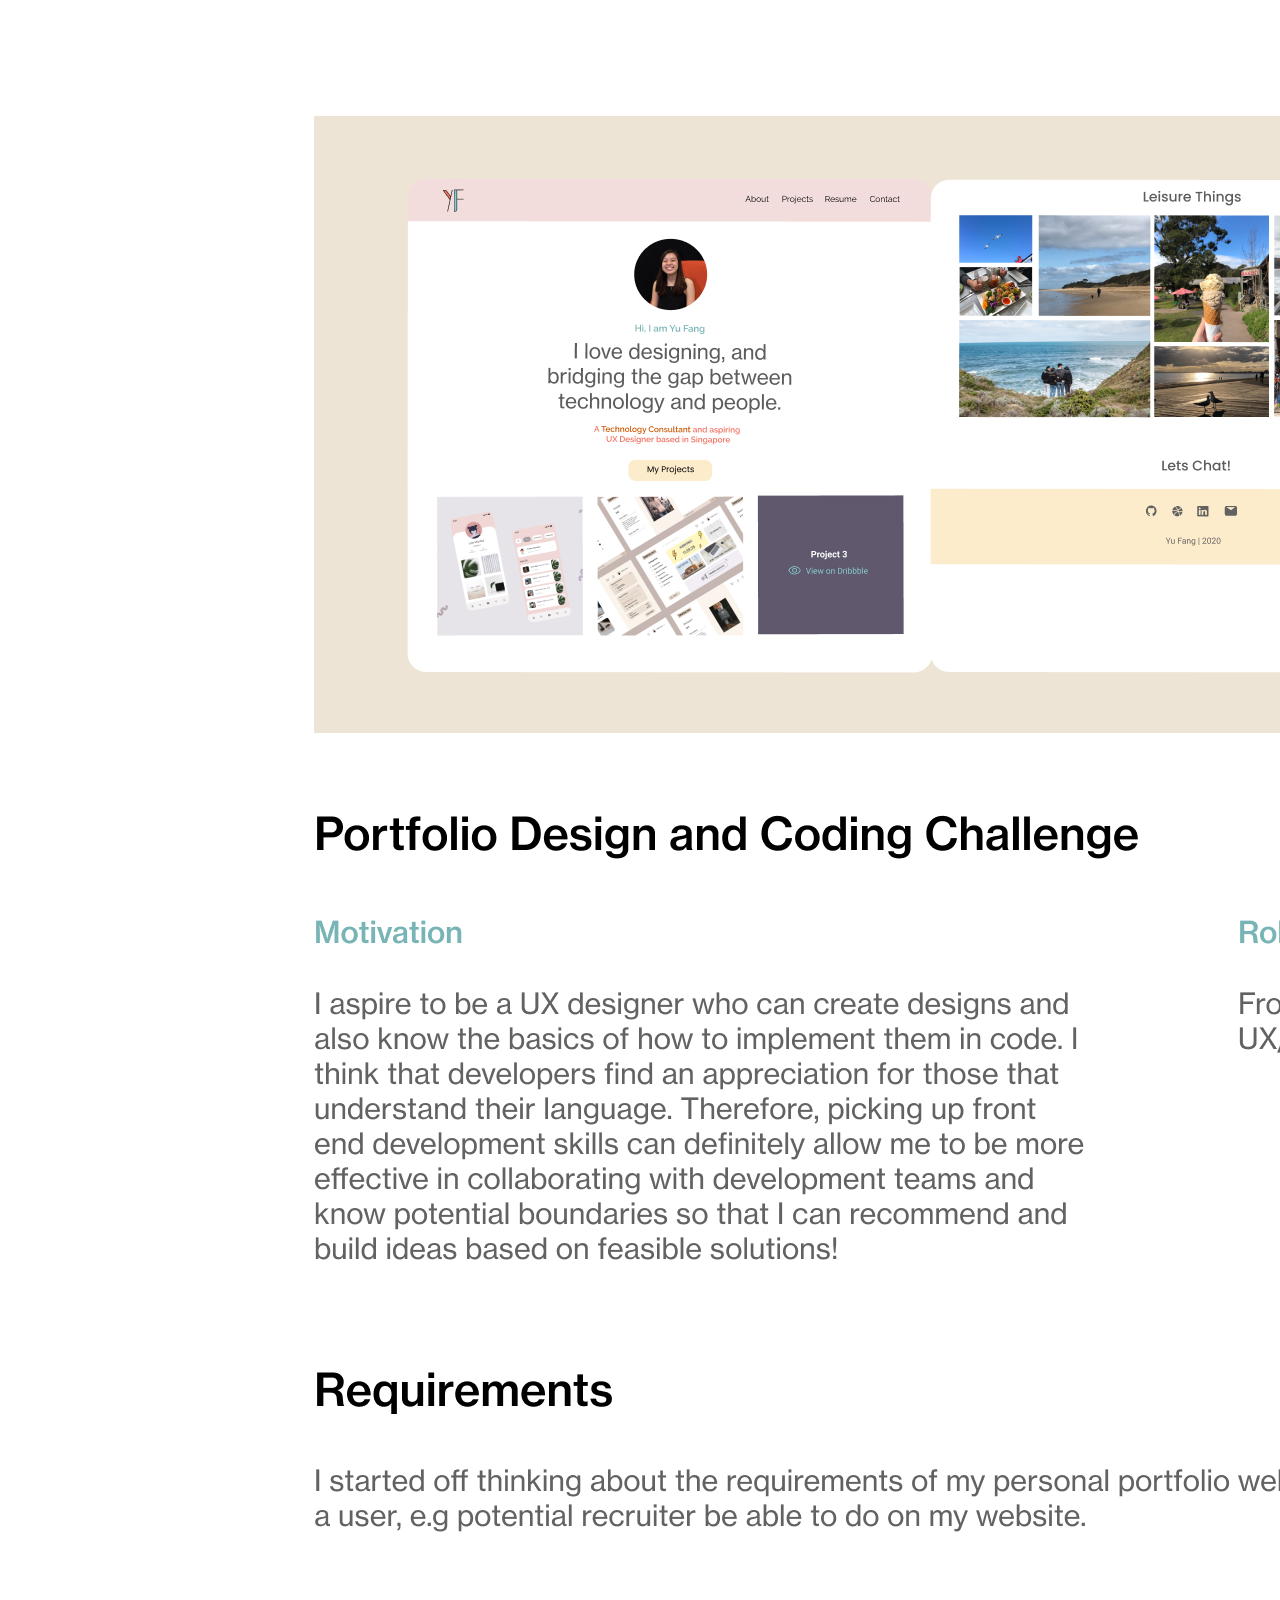
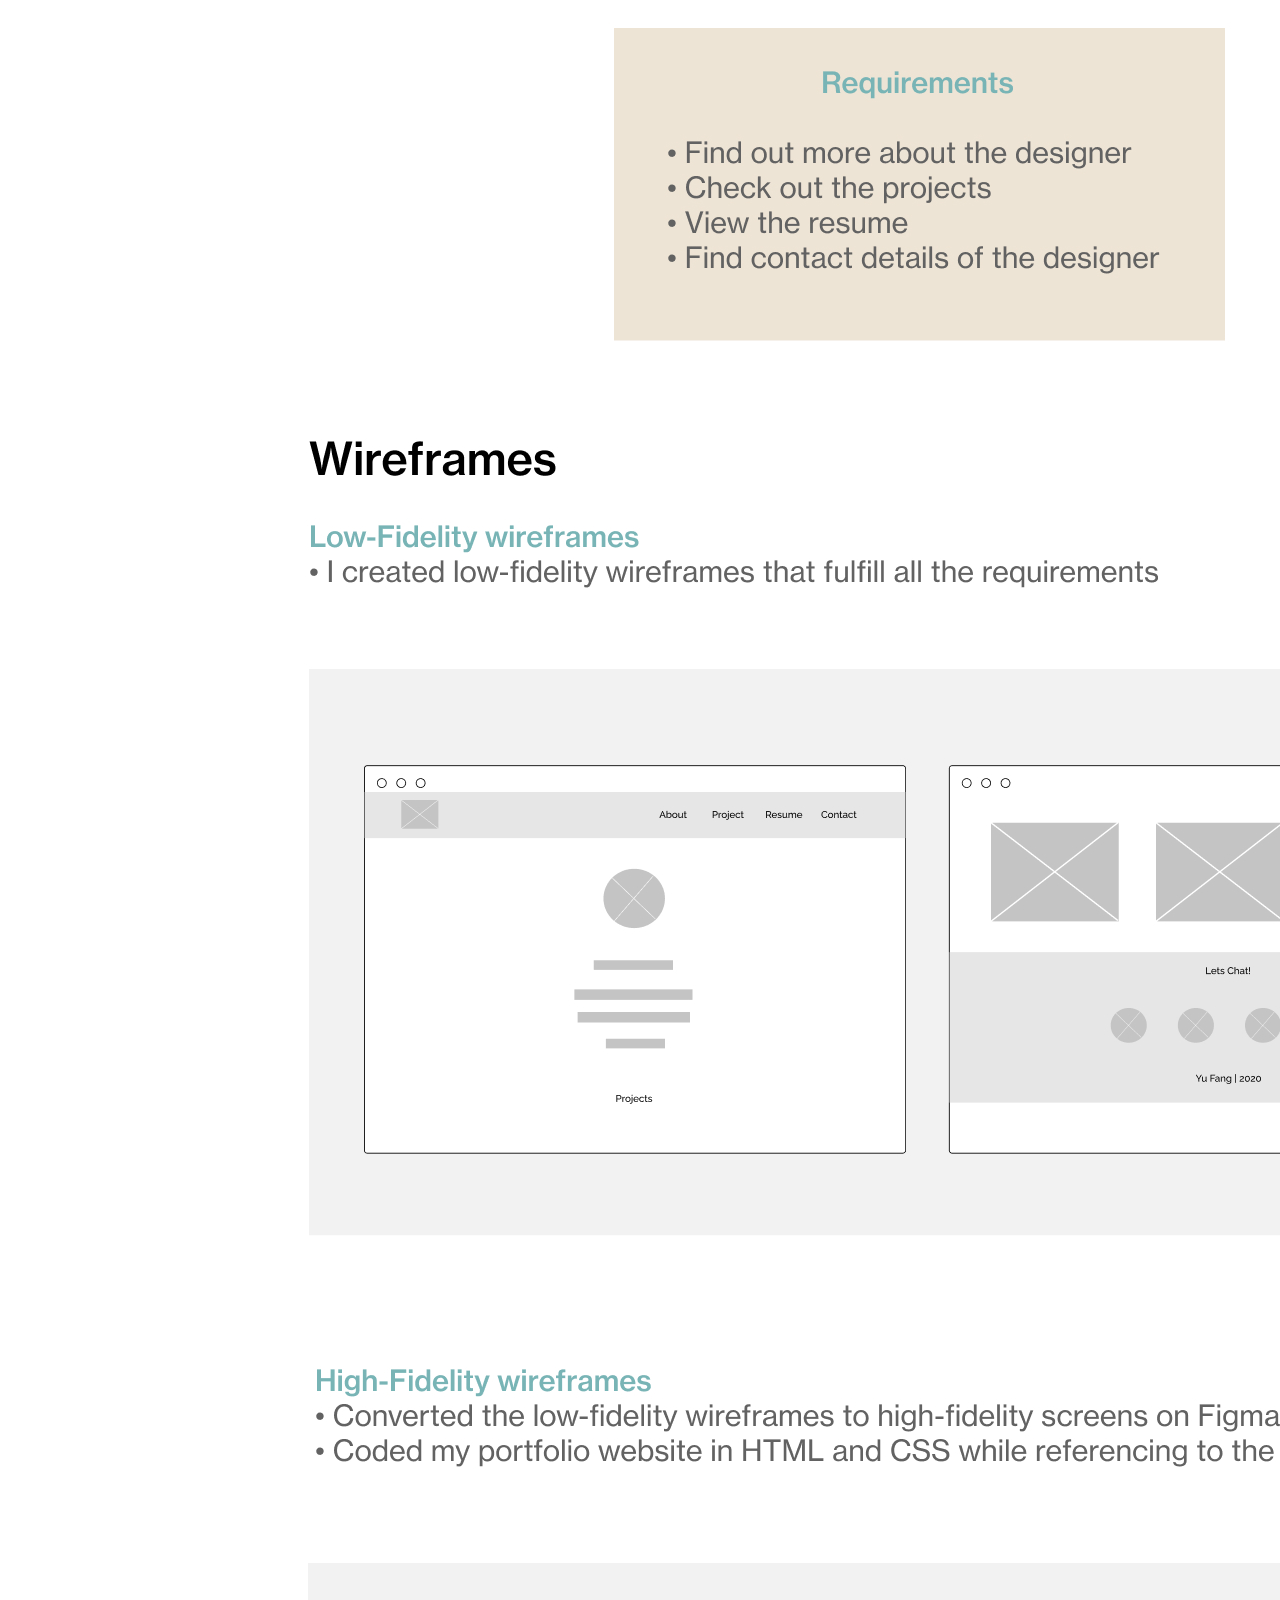
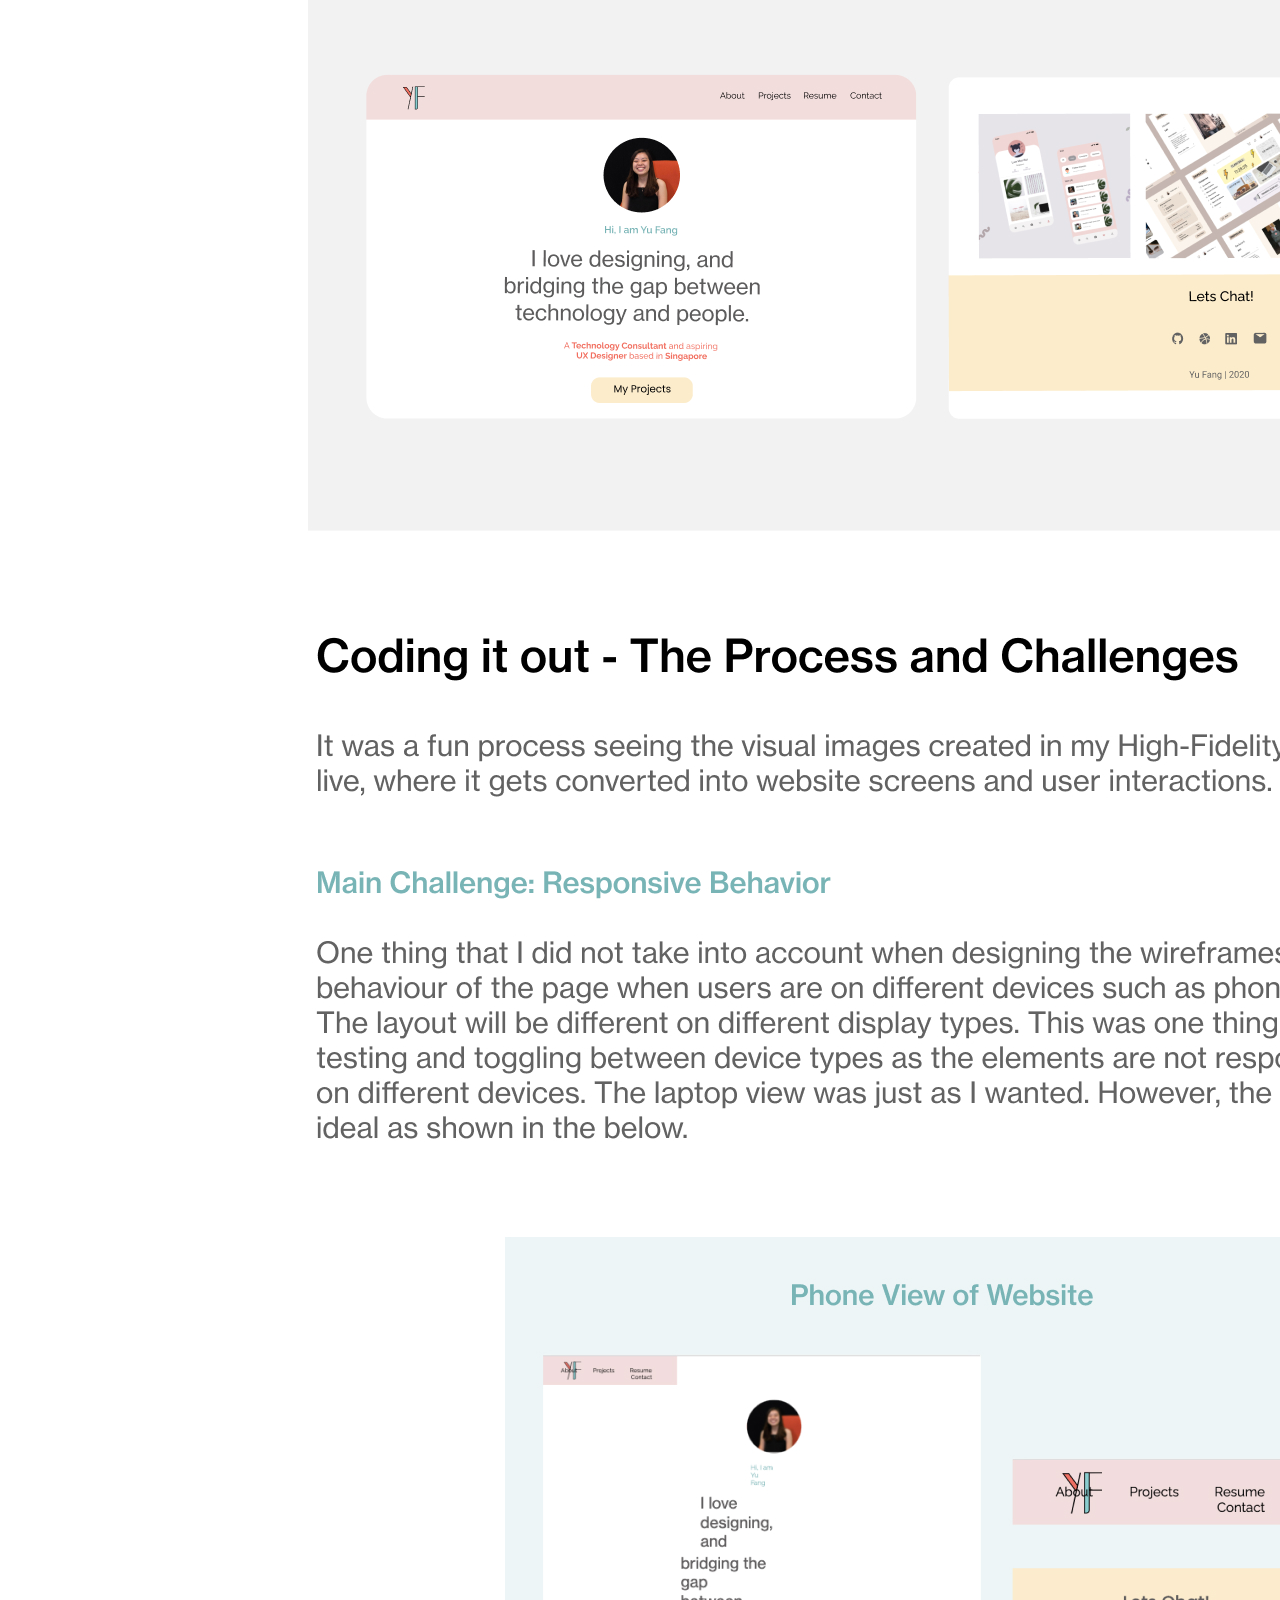
==== commit 426cd438: "Update index.html" ====
--- a/index.html
+++ b/index.html
@@ -71,8 +71,8 @@
             </div>
  
 
-            <a class="photo-block" target="_blank" href="https://dribbble.com/shots/14443196-E-commerce-Website">    
-            <!-- <div class="photo-block portfolio-project" id="portfolio-project-1"> -->
+            <!-- <a class="photo-block" target="_blank" href="https://dribbble.com/shots/14455079-Portfolio-Website">    -->
+            <div class="photo-block portfolio-project" id="portfolio-project-1">
                 <img src="./img/Proj3.jpg">
                 <div class="project-description">
                     <p><p1 style="color:#D07460;font-size:12px;">Personal Portfolio Web Design</p1> <br> View Project</p> 
@@ -83,12 +83,20 @@
 
         <div class="project-container">
 
-            <div class="photo-block portfolio-project" id="portfolio-project-1">
+            <div class="photo-block portfolio-project" onclick="window.open('https://dribbble.com/shots/14479561-Social-Media-Application-Design')">
                 <img src="./img/Proj2.jpg">
                 <div class="project-description">
-                    <p><p1 style="color:#D07460;font-size:12px;">Personal Portfolio Web Design</p1> <br> View Project</p> 
-                </div>
-            </div>
+                    <p><p1 style="color:#D07460;font-size:12px;">Social Media App Design</p1> <br> View on Dribbble</p> 
+                </div>
+            </div>
+<!--
+            <a class="photo-block" target="_blank" href="https://dribbble.com/shots/14479561-Social-Media-Application-Design"> 
+                <img src="./img/Proj1.jpg">
+                <div class="project-description">
+                    <p> <p1 style="color:#D07460;font-size:12px;">Social Media App Design</p1> <br> View on Dribbble</p> 
+                </div>
+             
+            </a> -->
 
             <div class="photo-block portfolio-project" id="instagram-project-1">
                  <img src="./img/pastel-bg.jpeg">
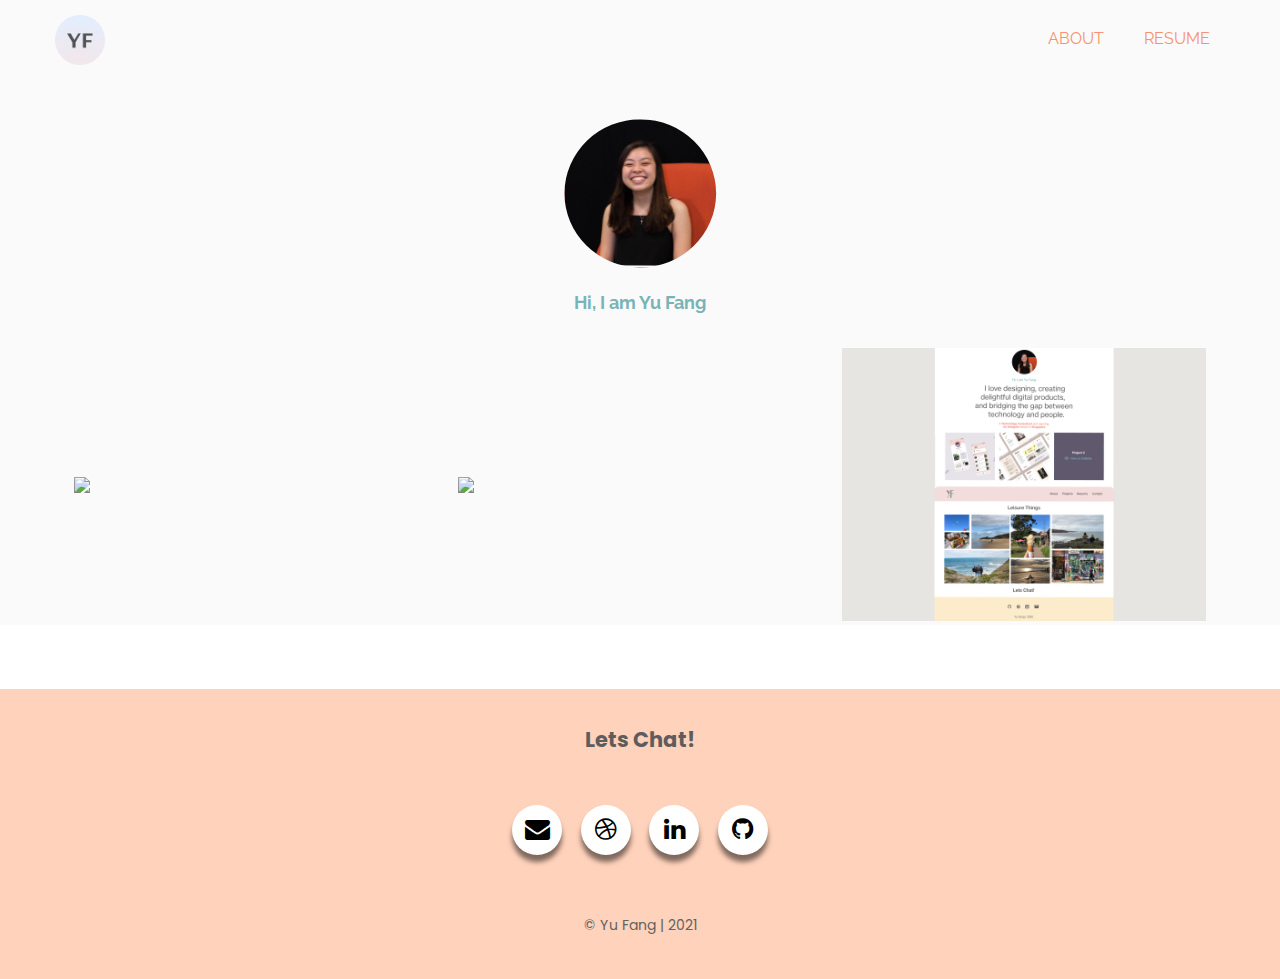
==== commit 50ae5baf: "Update index.html" ====
--- a/index.html
+++ b/index.html
@@ -5,7 +5,7 @@
     <link rel="stylesheet" href="./styles/style.css">
     <link rel="stylesheet" href="./styles/footer.css">
     <link rel="stylesheet" href="./styles/mobile.css">
-    <link rel="icon" href = "./Mylogo.svg">
+    <link rel="icon" href = "./mylogo.png">
 
     <link href='https://fonts.googleapis.com/css?family=Raleway' rel='stylesheet'>
     <link href='https://fonts.googleapis.com/css?family=Poppins' rel='stylesheet'>
@@ -23,15 +23,15 @@
         <div class="Header" >
             
             <div class="i-block">
-                <img src="Mylogo.svg" id="mylogo"> 
+                <img src="mylogo.png" id="mylogo"> 
             </div>
 
             <div class="listinheader">
-                <div class="block"><a href = "#About_link">About</a></div> 
-                <div class="block"><a href = "#Projects_link">Projects</a></div>
+                <div class="block"><a href = "#About_link">ABOUT</a></div> 
+                <!-- <div class="block"><a href = "#Projects_link">Projects</a></div> -->
                 <!-- <div class="block"><a target="_blank" href = "https://www.dropbox.com/s/z8yse6lcpup25vt/Yu%20Fang%27s%20Resume.pdf?dl=0"> Resume</a></div>  -->
-                <div class="block"><a target="_blank" href = "./YuFang-Resume.pdf"> Resume</a></div>
-                <div class="block"><a href = "#Footer_link">Contact</a></div>
+                <div class="block"><a target="_blank" href = "./YuFang-Resume.pdf"> RESUME</a></div>
+                <!-- <div class="block"><a href = "#Footer_link">Contact</a></div> -->
               </div>      
         </div>
                                                                 
@@ -40,15 +40,18 @@
             <div class="photo-container">
                 <img src="Myphoto.svg" id="myphoto"> <br>
                 <p id = "paragraph1">Hi, I am Yu Fang</p> <br>
+                <!--
                 <p class = "big" id="paragraph2">I love designing, and</p> <br>
                 <p class = "big" id="paragraph3">bridging the gap between</p> <br>
                 <p class = "big" id="paragraph4">technology and people.</p> <br>
                 <p id = "paragraph5">A <span style="color:#D07460">Technology Consultant</span> and aspiring</p> <br>
                 <p id = "paragraph6"><span style="color:#D07460">UX Designer</span> based in <span style="color:#D07460">Singapore</span></p> <br>
+                -->
                 <!-- to link and direct on click from project word in header -->
+                <!--
                 <p id= "Projects_link"></p>
                 <div class="project-button"> 
-                    <p id="rcorners1">My Projects</p></div>
+                    <p id="rcorners1">My Projects</p></div> -->
 
             </div>
 
@@ -81,22 +84,17 @@
 
         </div>
 
+        
+<!-- NEXT PROJ CONTAINER 
         <div class="project-container">
 
-            <div class="photo-block portfolio-project" onclick="window.open('https://dribbble.com/shots/14479561-Social-Media-Application-Design')">
+            <div class="photo-block portfolio-project" onclick="window.open('https://dribbble.com/shots/14443196-E-commerce-Website')">
                 <img src="./img/Proj2.jpg">
                 <div class="project-description">
-                    <p><p1 style="color:#D07460;font-size:12px;">Social Media App Design</p1> <br> View on Dribbble</p> 
-                </div>
-            </div>
-<!--
-            <a class="photo-block" target="_blank" href="https://dribbble.com/shots/14479561-Social-Media-Application-Design"> 
-                <img src="./img/Proj1.jpg">
-                <div class="project-description">
-                    <p> <p1 style="color:#D07460;font-size:12px;">Social Media App Design</p1> <br> View on Dribbble</p> 
-                </div>
-             
-            </a> -->
+                    <p><p1 style="color:#D07460;font-size:12px;">E-Commerce Web Design</p1> <br> View on Dribbble</p> 
+                </div>
+            </div>
+
 
             <div class="photo-block portfolio-project" id="instagram-project-1">
                  <img src="./img/pastel-bg.jpeg">
@@ -108,6 +106,8 @@
             <div class="photo-block portfolio-project" id="instagram-project-1">
 
            </div>
+
+        -->
 
         </div>
 
@@ -125,7 +125,7 @@
                 <a id="github-icon" target="_blank" href="https://github.com/yufanggs"><div><i class="fa fa-github"></i></div></a>
             </div>
 
-            <p id = "Footertextcopyright">Yu Fang | 2020</p><br>
+            <p id = "Footertextcopyright"> &copy Yu Fang | 2021</p><br>
 
 
         </div>
--- a/styles/style.css
+++ b/styles/style.css
@@ -4,12 +4,12 @@
 }
 
 .Container {
-    background-color: white;
+    background-color: #fafafa;
  
 }
 
 .Header {
-    background-color: #f2DDDC;
+    background-color: #fafafa;
     height: 80px;
 }
 
@@ -24,6 +24,7 @@
     width: 60%;
     margin: auto;
     text-align: center;
+    padding-bottom: 20px;
 
 }
 
@@ -38,14 +39,14 @@
 .project-container{
     margin-left: 5%;
     margin-right: 5%;
-    margin-top: 3%;
-    display: flex;
-    justify-content: space-between;
-
+    display: flex;
+    justify-content: center;
+    align-items: center;
 }
 
 .photo-block {
-    width: 32%;
+    padding: 15px 10px 0px 10px;
+    width: 420px;
     position: relative;
 
 }
@@ -66,7 +67,28 @@
     justify-content: center;
     display: flex;
     visibility: hidden;
-    /* transition: opacity 0.2s, visibility 0.2s; */
+}
+
+.coming-soon-description {
+    position: absolute;
+    top: 0;
+    bottom: 0;
+    left: 0;
+    right: 0;
+    align-items: center;
+    justify-content: center;
+    display: flex;
+}
+
+.coming-soon {
+    position: absolute;
+    top: 0;
+    bottom: 0;
+    left: 0;
+    right: 0;
+    align-items: center;
+    justify-content: center;
+    display: flex;
 }
 
 .photo-block:hover .project-description{
@@ -81,8 +103,6 @@
 
 
 .photo-block p {
-    /* transform: translateY(1); */
-    /* transition: 0.2s; */
     font-family: Poppins;
     font-size: 22px;
     font-weight: bold;
@@ -95,14 +115,17 @@
     
 }
 
+.portfolio-project {
+    cursor: pointer;
+}
 
 .listinheader a {
     text-decoration: none;
 }
 
 
-a:hover {color: #EC576B;}
-a { color: #5E5C5C; text-decoration: none;}
+a:hover {color: #5E5C5C;}
+a { color: #F6926F; text-decoration: none;}
 
 
 
@@ -196,7 +219,6 @@
     text-align: center;
 
 }
-
   
 #mail-icon:hover {
     background-color: #55acee;
@@ -214,4 +236,36 @@
     background-color: #333333;
 }
 
-
+/* Modal Image ############################### */
+#myImg {
+    cursor: pointer;
+}
+
+/* The Modal (background) */
+.modal {
+    display: none; /* Hidden by default */
+    position: fixed; /* Stay in place */
+    z-index: 1; /* Sit on top */
+    padding-top: 100px; /* Location of the box */
+    left: 0;
+    top: 0;
+    width: 100%; /* Full width */
+    height: 100%; /* Full height */
+    overflow: auto; /* Enable scroll if needed */
+    background-color: rgb(0,0,0); /* Fallback color */
+    background-color: rgba(0,0,0,0.9); /* Black w/ opacity */
+}
+  
+/* Modal Content (image) */
+.modal-content {
+    margin: auto;
+    display: block;
+    width: 80%;
+}
+
+/* 100% Image Width on Smaller Screens, if below 700px, this will activate */
+@media only screen and (max-width: 700px){
+    .modal-content {
+        width: 100%;
+    }
+}
--- a/styles/footer.css
+++ b/styles/footer.css
@@ -2,7 +2,7 @@
 /*  Start of footer */
 .Footer {
     margin-top: 5%;
-    background-color: #FCECCB;
+    background-color: #FFD2BB;
     height: 290px;
     text-align: center;
 }
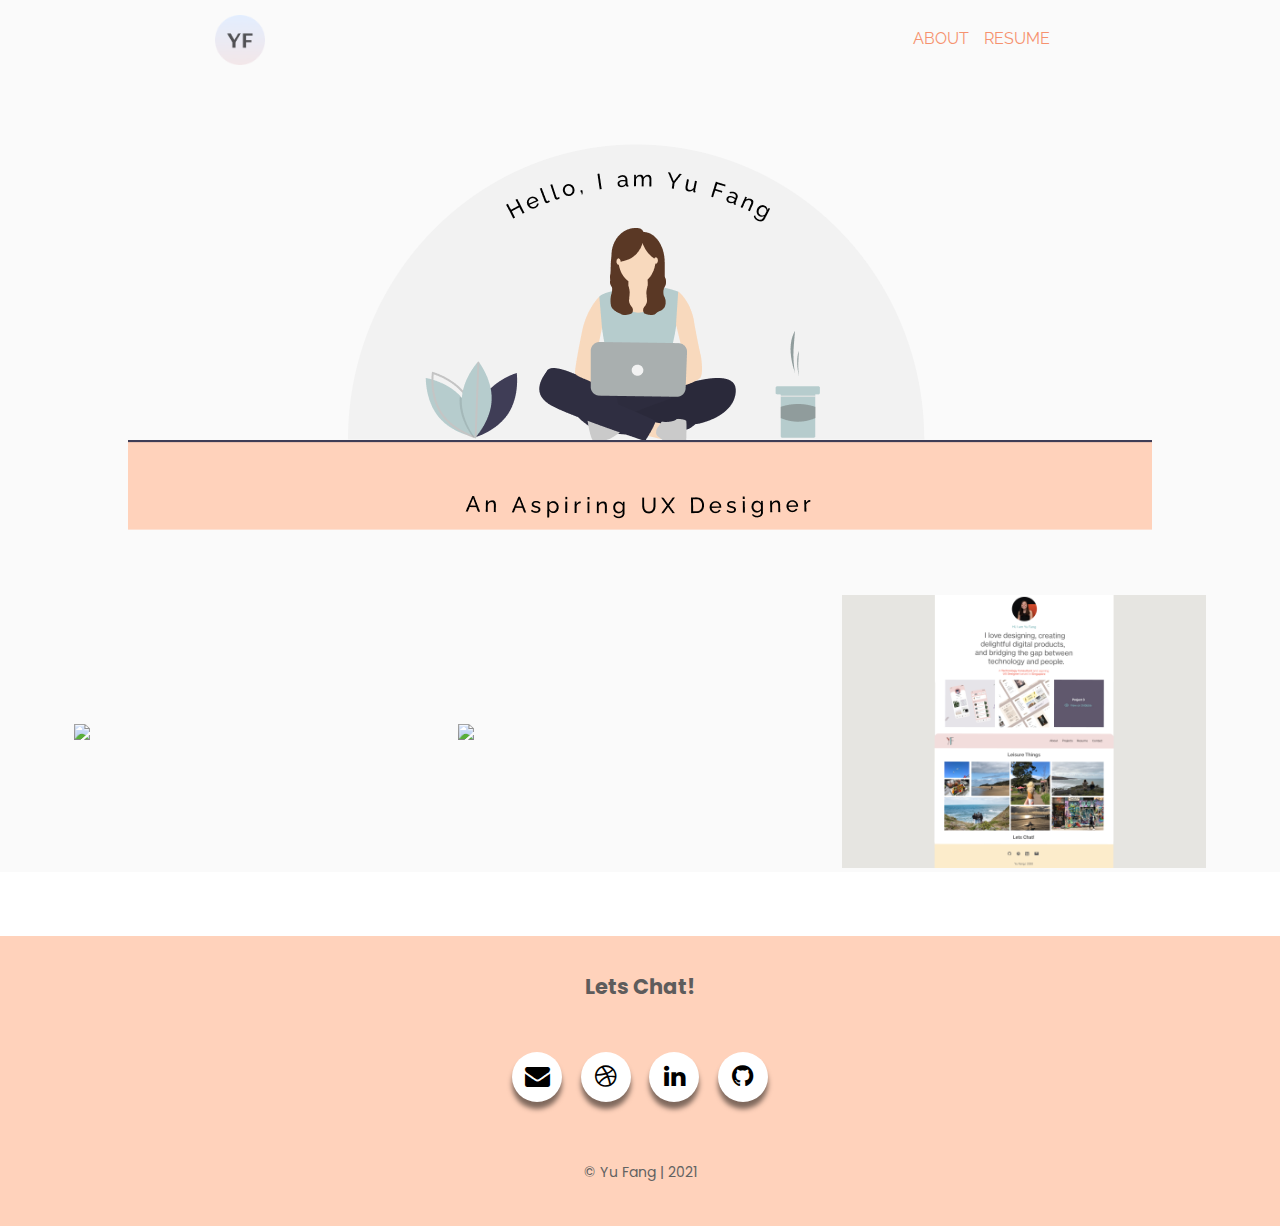
==== commit 2b8bdc71: "make about mobile responsive" ====
--- a/index.html
+++ b/index.html
@@ -27,32 +27,15 @@
             </div>
 
             <div class="listinheader">
-                <div class="block"><a href = "#About_link">ABOUT</a></div> 
-                <!-- <div class="block"><a href = "#Projects_link">Projects</a></div> -->
-                <!-- <div class="block"><a target="_blank" href = "https://www.dropbox.com/s/z8yse6lcpup25vt/Yu%20Fang%27s%20Resume.pdf?dl=0"> Resume</a></div>  -->
+                <div class="block"><a href = "about.html" target="_blank">ABOUT</a></div> 
                 <div class="block"><a target="_blank" href = "./YuFang-Resume.pdf"> RESUME</a></div>
-                <!-- <div class="block"><a href = "#Footer_link">Contact</a></div> -->
               </div>      
         </div>
                                                                 
         <div class="Profile">
             <p id="About_link"></p>
             <div class="photo-container">
-                <img src="Myphoto.svg" id="myphoto"> <br>
-                <p id = "paragraph1">Hi, I am Yu Fang</p> <br>
-                <!--
-                <p class = "big" id="paragraph2">I love designing, and</p> <br>
-                <p class = "big" id="paragraph3">bridging the gap between</p> <br>
-                <p class = "big" id="paragraph4">technology and people.</p> <br>
-                <p id = "paragraph5">A <span style="color:#D07460">Technology Consultant</span> and aspiring</p> <br>
-                <p id = "paragraph6"><span style="color:#D07460">UX Designer</span> based in <span style="color:#D07460">Singapore</span></p> <br>
-                -->
-                <!-- to link and direct on click from project word in header -->
-                <!--
-                <p id= "Projects_link"></p>
-                <div class="project-button"> 
-                    <p id="rcorners1">My Projects</p></div> -->
-
+                <img src="./img/bannersole.png" id="myphoto"> <br>
             </div>
 
 
--- a/styles/style.css
+++ b/styles/style.css
@@ -11,6 +11,8 @@
 .Header {
     background-color: #fafafa;
     height: 80px;
+    width: 75%;
+    margin: auto;
 }
 
 #mylogo {
@@ -21,18 +23,16 @@
 }
 
 .photo-container{
-    width: 60%;
-    margin: auto;
+    margin: auto;
+    height: 60%;
     text-align: center;
     padding-bottom: 20px;
-
+    overflow: hidden;
 }
 
 
 #myphoto {
-    height: 150px;
     padding-top: 5%;
-
 }
 
 
@@ -48,13 +48,11 @@
     padding: 15px 10px 0px 10px;
     width: 420px;
     position: relative;
-
 }
 
 
 .photo-block img{
     width: 100%;
-
 }
 
 .project-description {
@@ -146,8 +144,6 @@
     width: 8%;
     display: inline-block;
     font-family: Raleway;
-
-
 }
 
 
@@ -269,3 +265,45 @@
         width: 100%;
     }
 }
+
+
+/* about page */
+
+.AboutProfile {
+    width: 60%;
+    margin: auto;
+    display: flex;
+    margin-top: 50px;
+}
+
+.AboutPhotoBlock {
+    width: 420px;
+}
+
+.AboutPhotoBlock > img {
+    width: 400px;
+}
+
+.AboutContents {
+    padding: 50px;
+    font-family: Raleway;
+}
+
+.AboutContents h1 {
+    text-align: center;
+    color: #F6926F;
+    padding: 0 20px 40px 20px; /* t l b r*/
+}
+
+/* 100% Image Width on Smaller Screens, if below 700px, this will activate */
+@media only screen and (max-width: 700px){
+    .AboutProfile {
+        width: 100%;
+        margin-top: 50px;
+        display: block;
+    }
+
+    .AboutPhotoBlock > img {
+        padding: 50px;
+    }
+}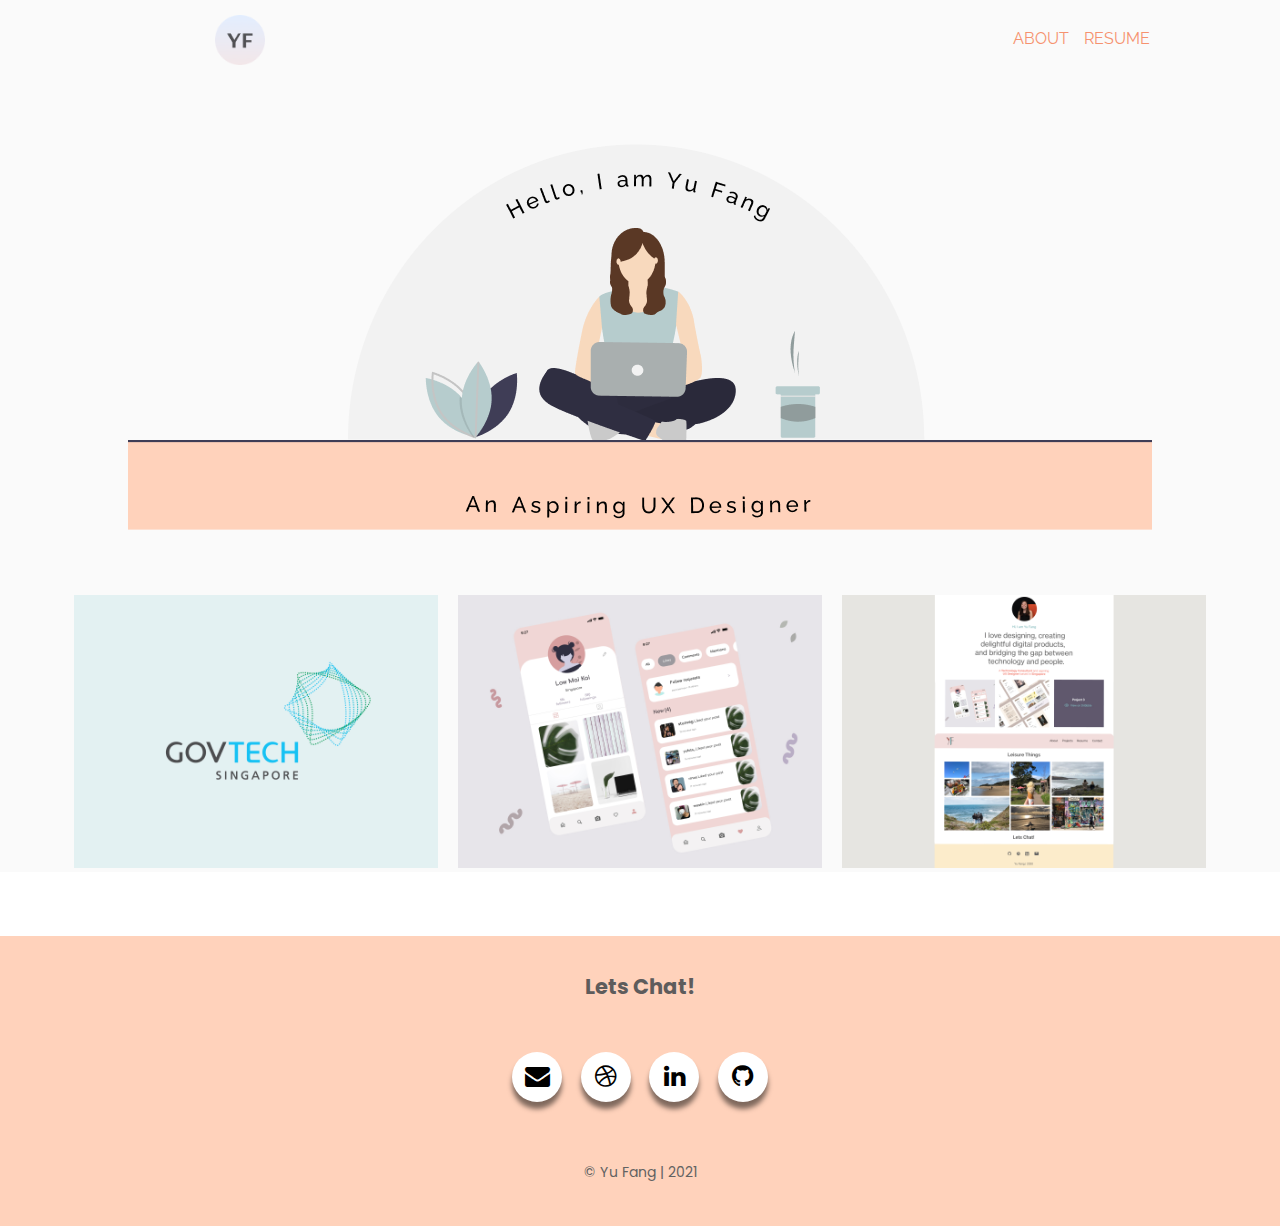
==== commit d7a3e64d: "Update index.html" ====
--- a/index.html
+++ b/index.html
@@ -12,6 +12,12 @@
     <link href="https://fonts.cdnfonts.com/css/neue-haas-grotesk-text-pro" rel="stylesheet">
     <link rel="stylesheet" href="https://cdnjs.cloudflare.com/ajax/libs/font-awesome/4.7.0/css/font-awesome.min.css">
 
+    <meta property="og:url"                content="neoyufang.com" />
+    <meta property="og:type"               content="Website" />
+    <meta property="og:title"              content="Yu Fang's Website" />
+    <meta property="og:image"              content="./img/bannersole.png" />
+
+
     <meta name="viewport" content="width=device-width, initial-scale=1.0">
     <title>Document</title>
 </head>
@@ -23,7 +29,7 @@
         <div class="Header" >
             
             <div class="i-block">
-                <img src="mylogo.png" id="mylogo"> 
+                <a href='index.html'><img src="mylogo.png" id="mylogo"> </a>
             </div>
 
             <div class="listinheader">
@@ -42,23 +48,25 @@
         <div class="project-container">
 
             <!-- Govtech design challenge    -->  
-            <div class="photo-block portfolio-project" id="portfoliogovtech-project-1">
+            <div class="photo-block portfolio-project" onclick="window.open('https://www.behance.net/gallery/123013087/GovTech-Design-Challenge')">
+            <!-- <div class="photo-block portfolio-project" id="portfoliogovtech-project-1"> -->
                 <img src="./img/govtechproj.jpg">
                 <div class="project-description">
                     <p><p1 style="color:#D07460;font-size:12px;">GovTech Design Challenge</p1> <br> View Project</p> 
                 </div>
             </div>
 
-            <div class="photo-block portfolio-project" id="instagram-project-1">
+            <div class="photo-block portfolio-project" onclick="window.open('https://www.behance.net/gallery/123016453/Instagram-Redesign')">
+            <!-- <div class="photo-block portfolio-project" id="instagram-project-1"> -->
                 <img src="./img/Proj1.jpg">
                 <div class="project-description">
                     <p><p1 style="color:#D07460;font-size:12px;">Instagram Redesign</p1> <br> View Project</p> 
                 </div>
             </div>
- 
-
-            <!-- <a class="photo-block" target="_blank" href="https://dribbble.com/shots/14455079-Portfolio-Website">    -->
-            <div class="photo-block portfolio-project" id="portfolio-project-1">
+            
+
+            <div class="photo-block portfolio-project" onclick="window.open('https://www.behance.net/gallery/123020199/Personal-Portfolio-Web-Design-Development')">
+         <!--   <div class="photo-block portfolio-project" id="portfolio-project-1">    -->   
                 <img src="./img/Proj3.jpg">
                 <div class="project-description">
                     <p><p1 style="color:#D07460;font-size:12px;">Personal Portfolio Web Design</p1> <br> View Project</p> 
--- a/styles/style.css
+++ b/styles/style.css
@@ -136,7 +136,7 @@
 .listinheader {
     width: 100%;
     margin-top: -40px;
-    margin-left: -70px;
+    margin-left: 30px;
     text-align: right;
 }
 
@@ -270,14 +270,15 @@
 /* about page */
 
 .AboutProfile {
-    width: 60%;
-    margin: auto;
-    display: flex;
-    margin-top: 50px;
+    width: 80%;
+    margin: auto;
+    display: flex;
+    margin-top: 30px;
 }
 
 .AboutPhotoBlock {
-    width: 420px;
+    width: 400px;
+    margin-top: 30px;
 }
 
 .AboutPhotoBlock > img {
@@ -285,14 +286,14 @@
 }
 
 .AboutContents {
-    padding: 50px;
+    padding:  30px;
     font-family: Raleway;
 }
 
 .AboutContents h1 {
     text-align: center;
     color: #F6926F;
-    padding: 0 20px 40px 20px; /* t l b r*/
+    padding: 0px 20px 40px 20px; /* t l b r*/
 }
 
 /* 100% Image Width on Smaller Screens, if below 700px, this will activate */
--- a/styles/mobile.css
+++ b/styles/mobile.css
@@ -1,6 +1,5 @@
 
 @media screen and (max-width: 900px) {
-
 	.social-media-menu {
 		margin-left: 30%;
 		margin-right: 30%;
@@ -8,8 +7,13 @@
 
 }
 
-/* If the screen size is 600px wide or less, set the font-size of <div> to 30px */
-@media screen and (max-width: 600px) {
+/* If the screen size is 700px wide or less, set the font-size of <div> to 30px */
+@media screen and (max-width: 700px) {
+	.project-container {
+		display: inline;
+		margin-top: 0px;
+	}
+
 	.listinheader a {
 		font-size: 13px;
 	}
@@ -42,10 +46,6 @@
 	.social-media-menu {
 		margin-left: 20%;
 		margin-right: 20%;
-	}
-
-	.project-container {
-		margin-top: 7%;
 	}
 
 	.project-button {
@@ -85,10 +85,20 @@
 
 	}
 
+	.photo-block {
+		width: 80%;
+		position: relative;
+		margin-left: auto;
+		margin-right: auto;
+	}
+
 	.photo-block p {
 		font-size: 10px;
 	}
 
+	.coming-soon-block {
+		visibility: hidden;
+	}
 
 	#paragraph1 {
 		color: #78B4B6;
